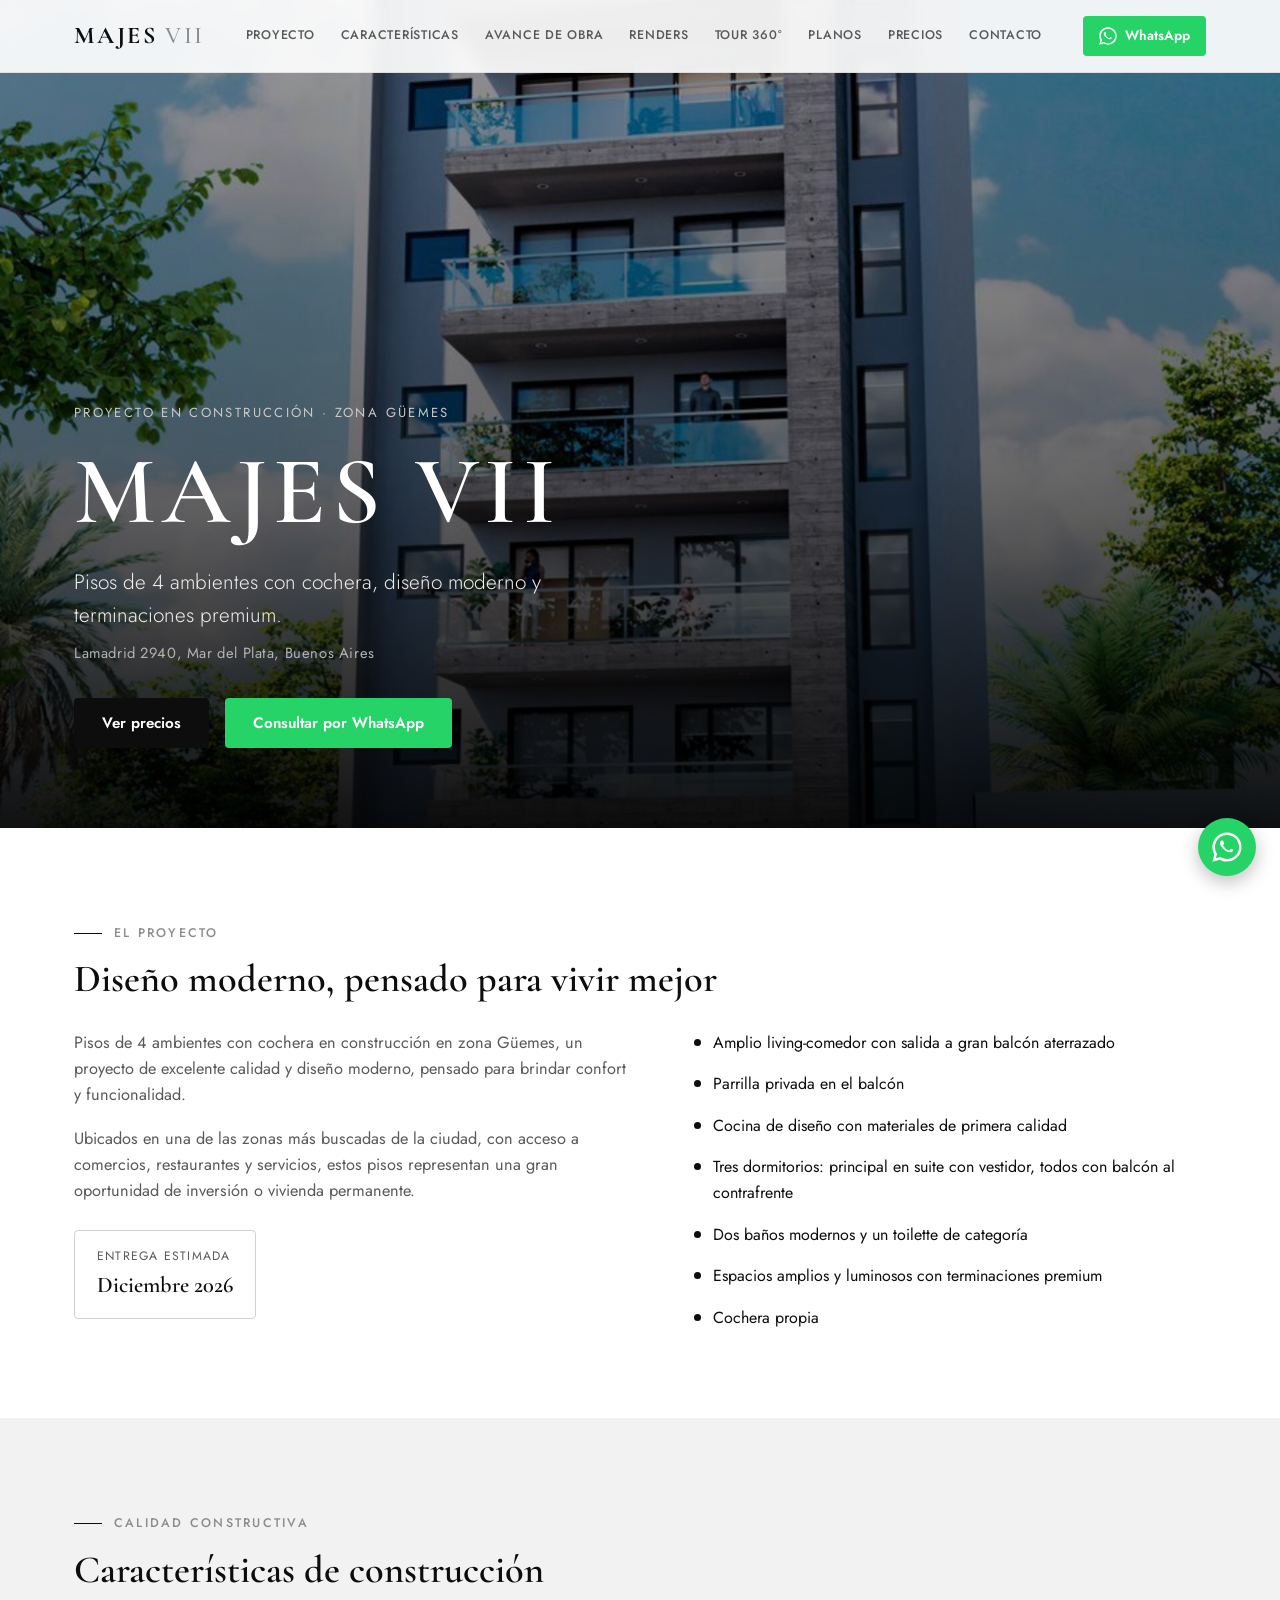
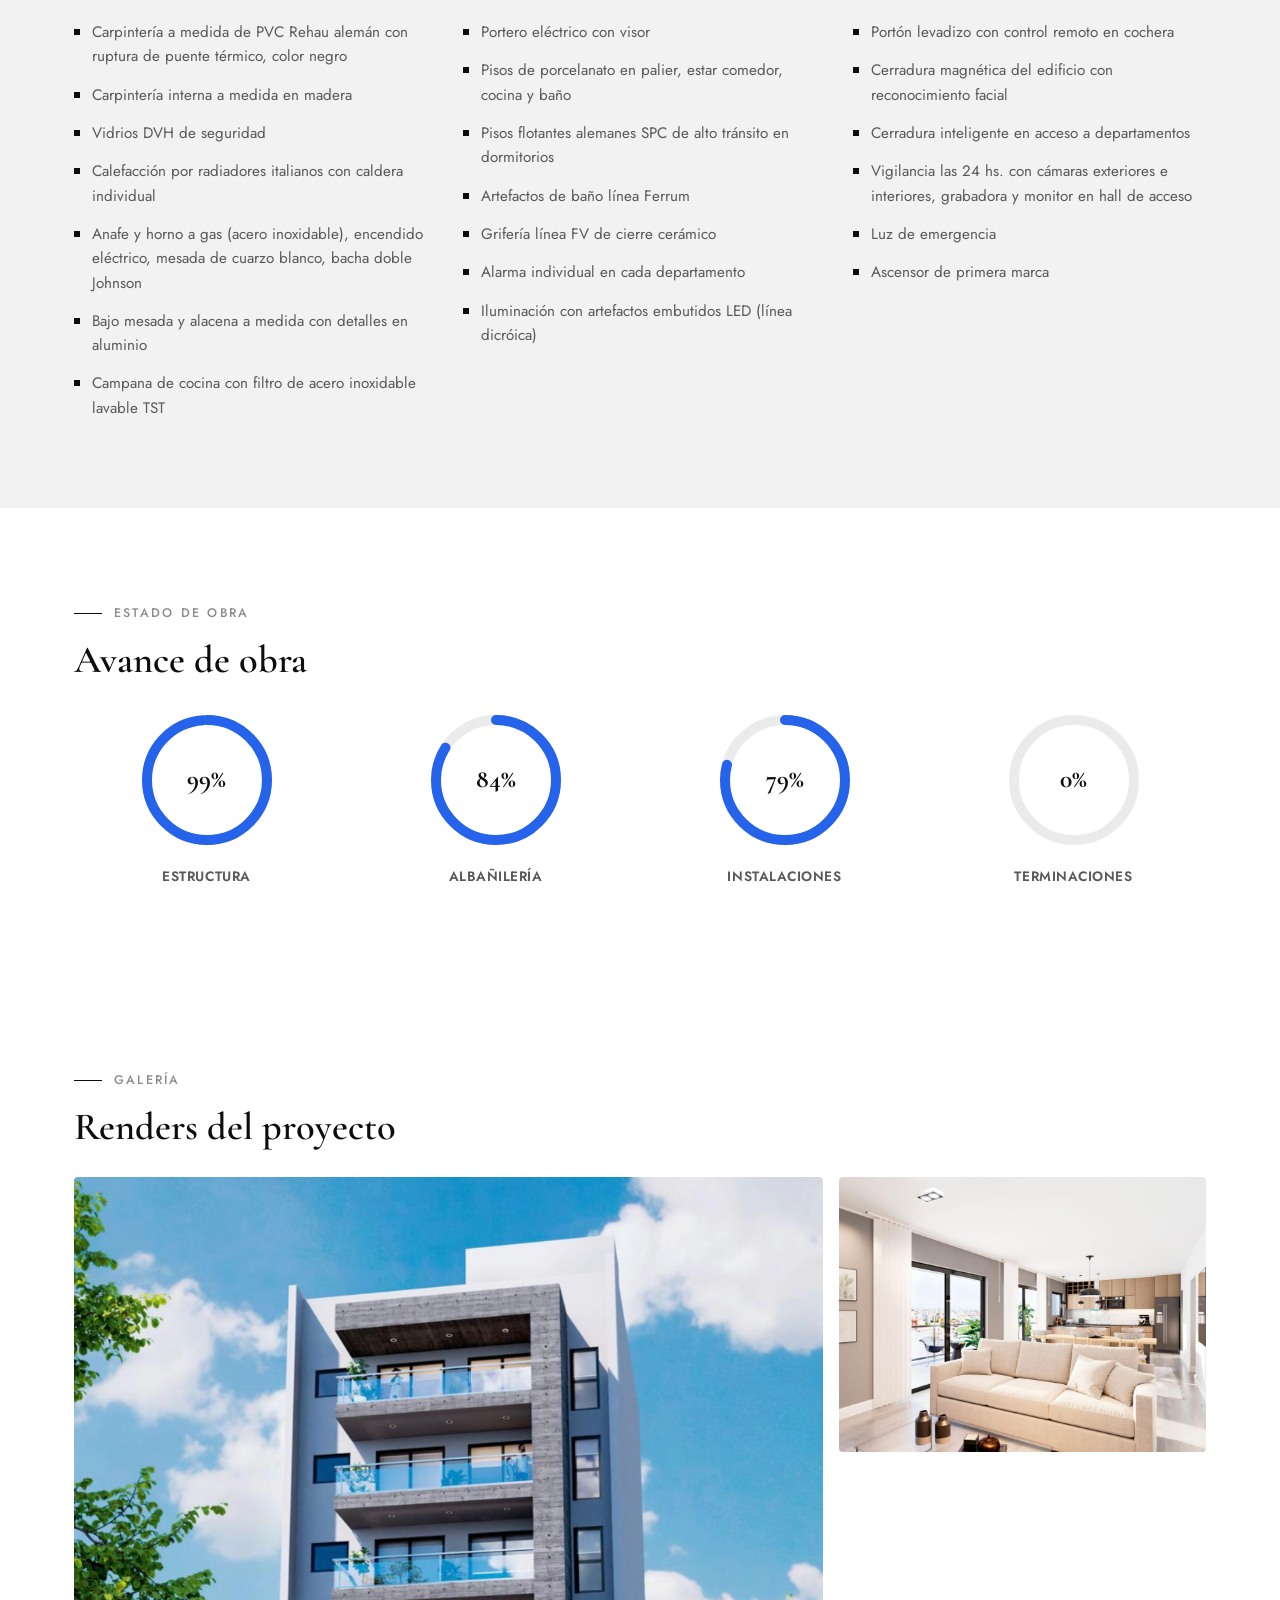
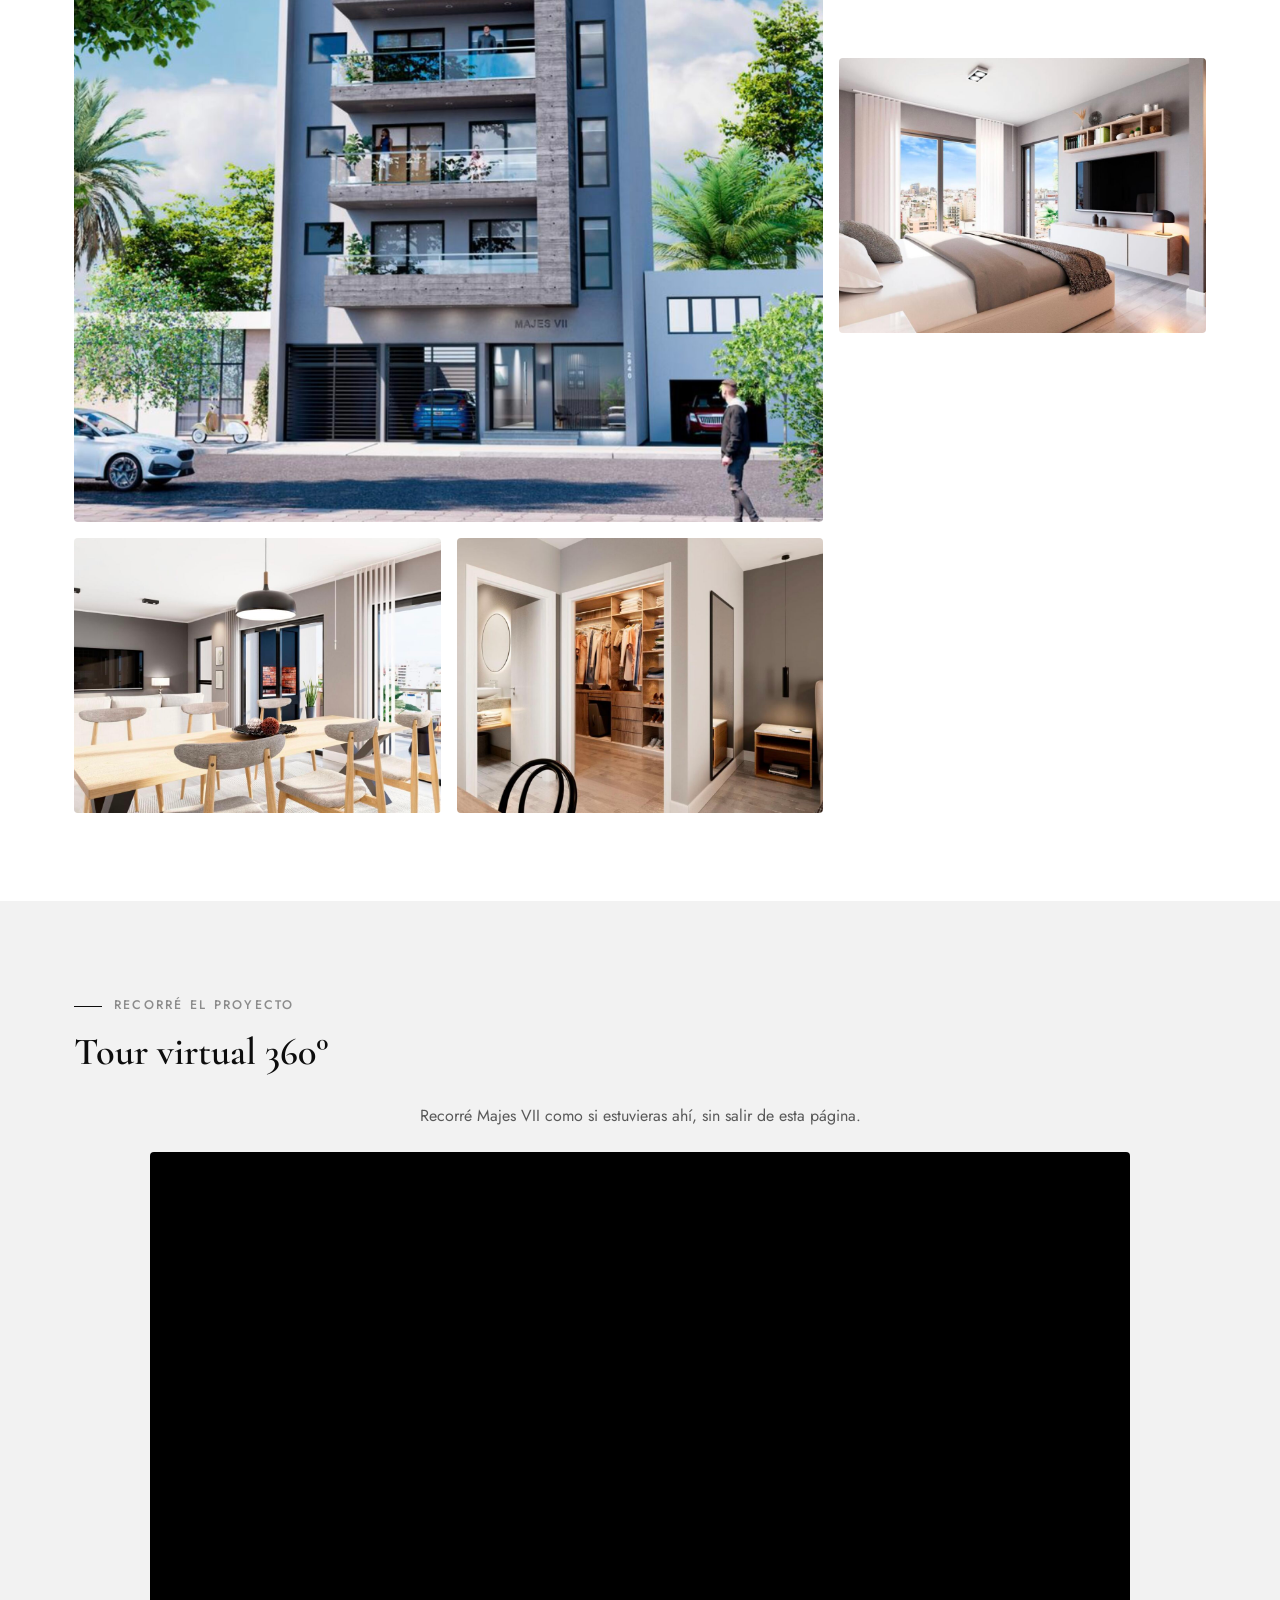
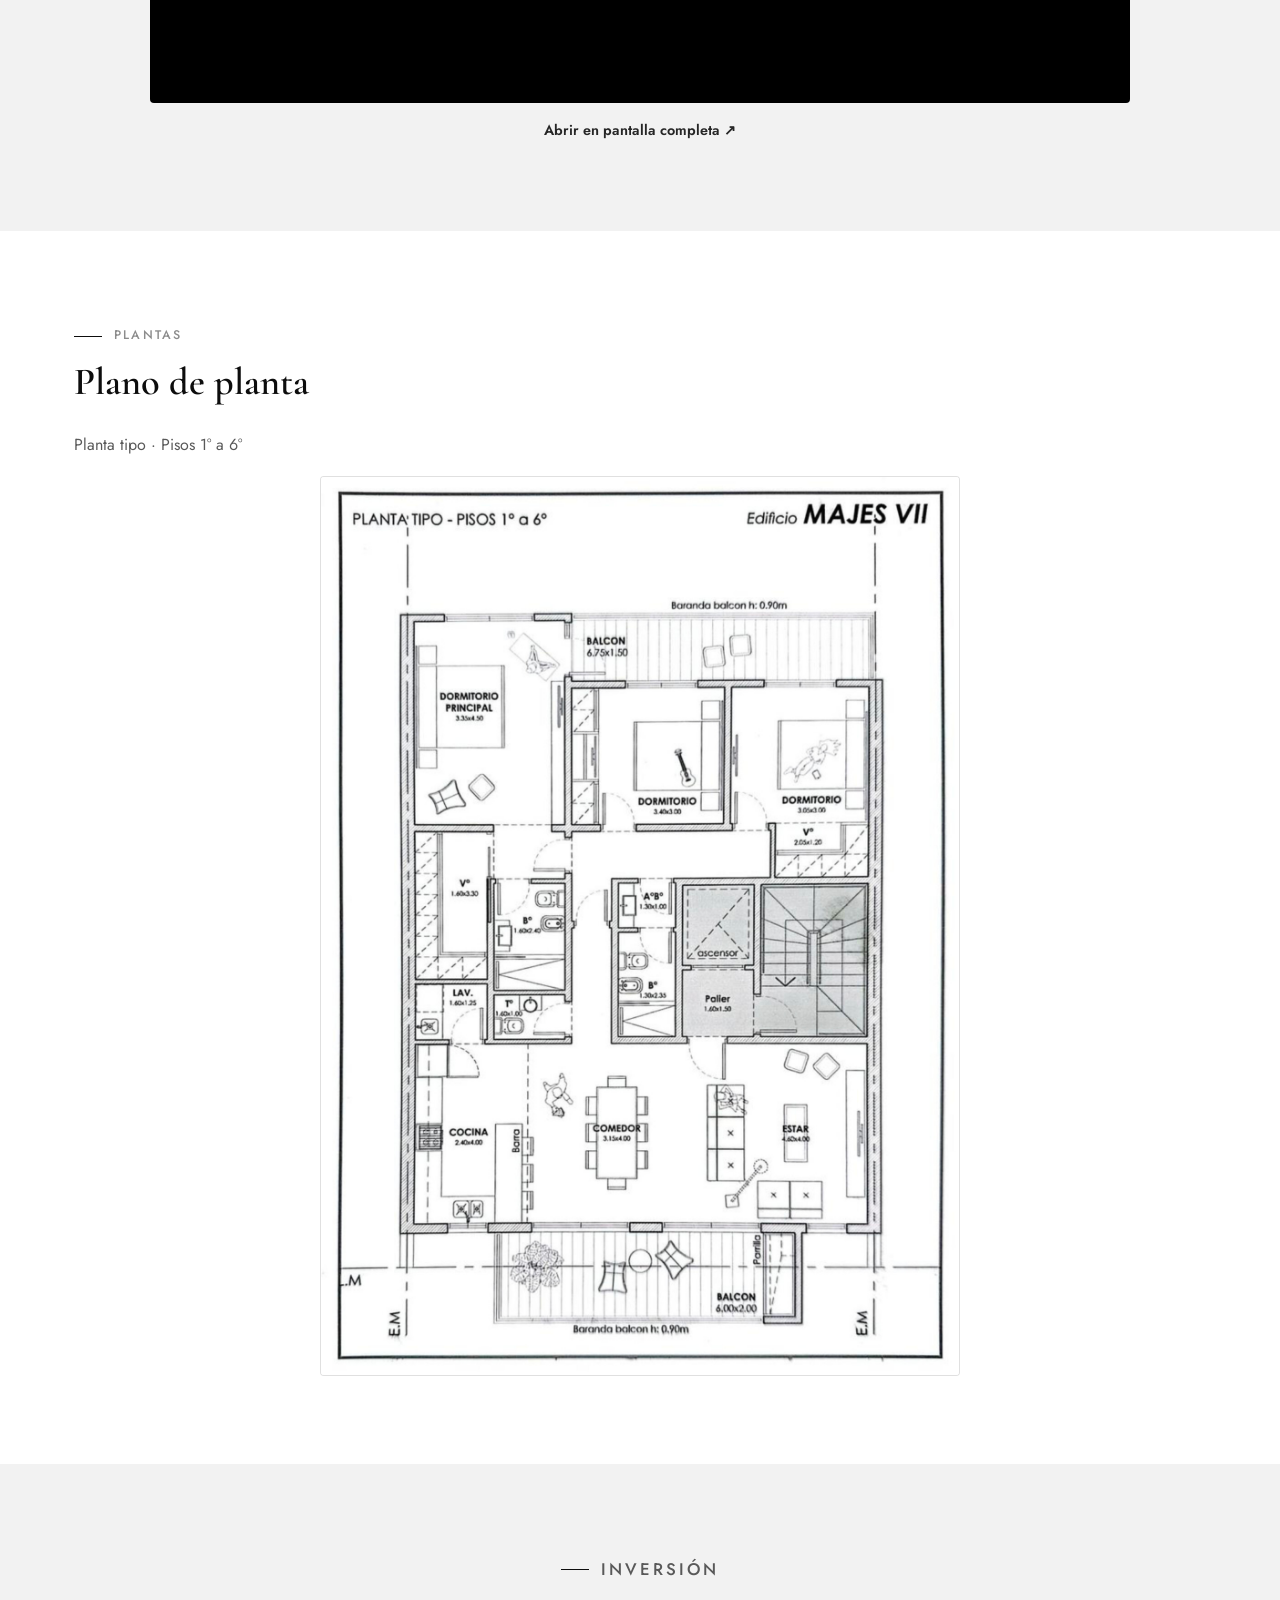
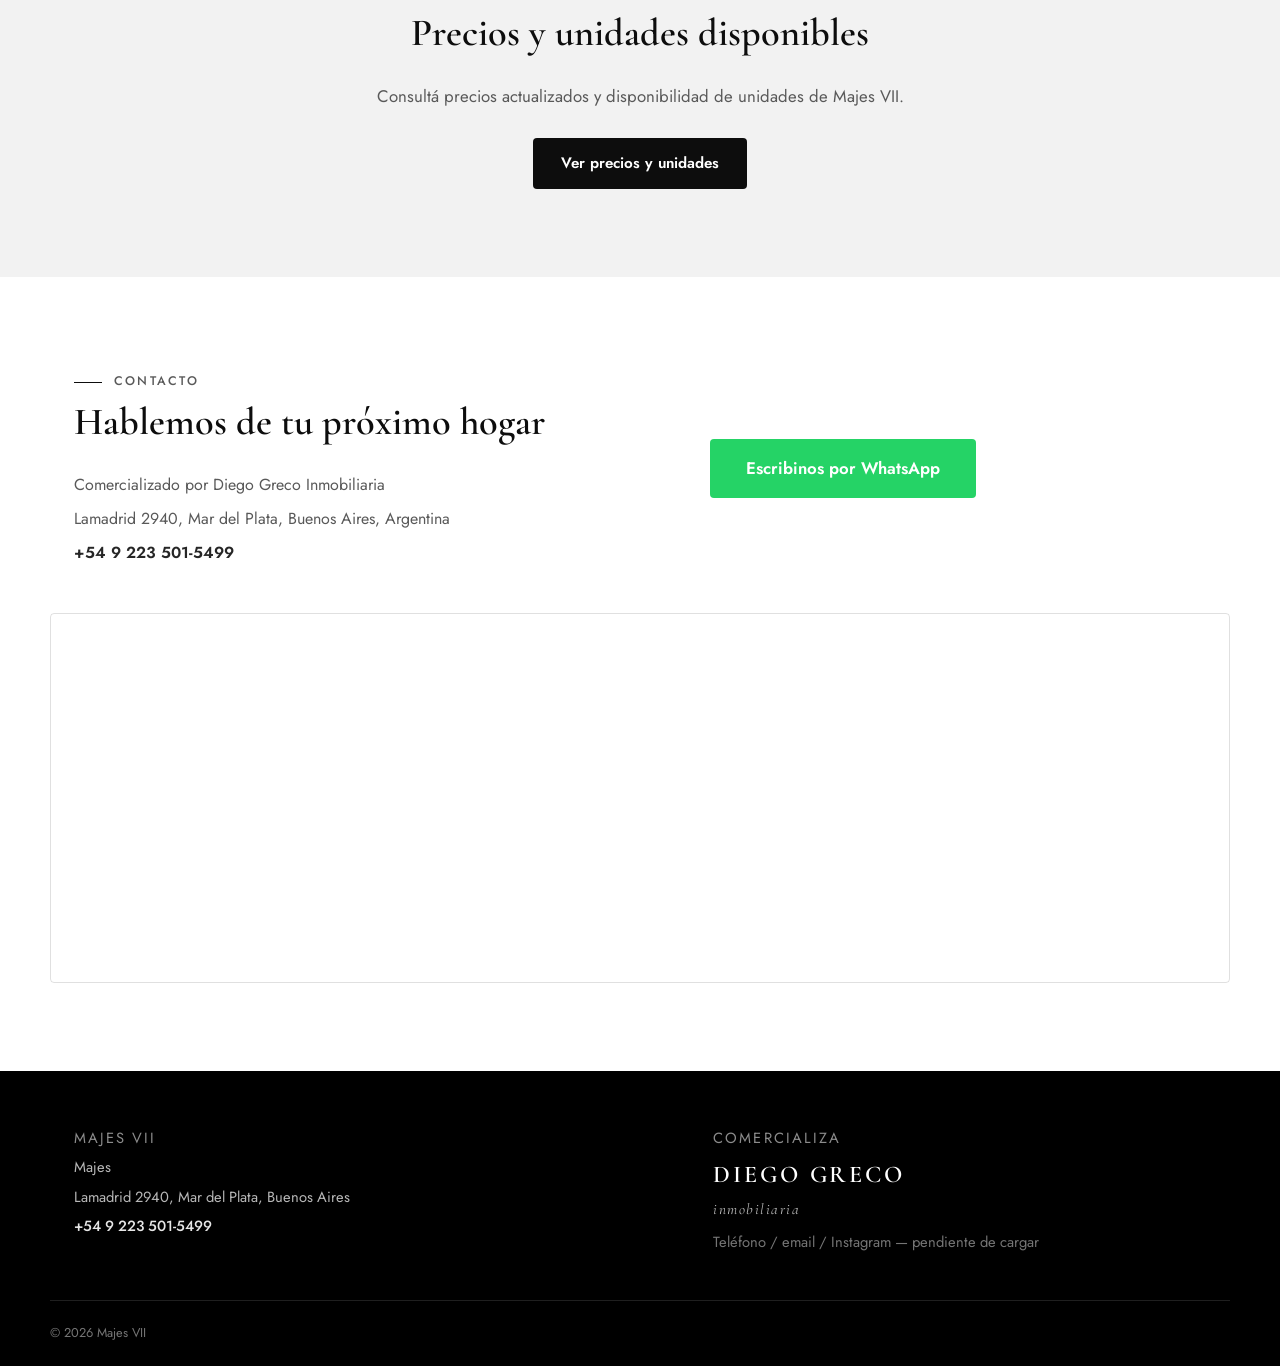
==== index.html @ 15c520a1 "Add files via upload" ====
<!DOCTYPE html>
<html lang="es">
<head>
<meta charset="UTF-8">
<meta name="viewport" content="width=device-width, initial-scale=1.0">
<title>Majes VII | Edificio en construcción en zona Güemes - Mar del Plata</title>
<meta name="description" content="Majes VII - Pisos de 4 ambientes con cochera en construcción, zona Güemes, Mar del Plata. Lamadrid 2940. Entrega estimada diciembre 2026.">
<link rel="preconnect" href="https://fonts.googleapis.com">
<link href="https://fonts.googleapis.com/css2?family=Cormorant+Garamond:ital,wght@0,500;0,600;0,700;1,500&family=Jost:wght@300;400;500;600&display=swap" rel="stylesheet">
<link rel="stylesheet" href="style.css">
</head>
<body>

<!-- HEADER -->
<header class="site-header" id="header">
  <div class="container header-inner">
    <a href="#inicio" class="logo">MAJES <span>VII</span></a>
    <nav class="nav" id="nav">
      <a href="#proyecto">Proyecto</a>
      <a href="#caracteristicas">Características</a>
      <a href="#avance">Avance de obra</a>
      <a href="#renders">Renders</a>
      <a href="#tour360">Tour 360°</a>
      <a href="#plano">Planos</a>
      <a href="#precios">Precios</a>
      <a href="#contacto">Contacto</a>
    </nav>
    <a class="btn btn-whatsapp btn-small" target="_blank" rel="noopener"
       href="https://wa.me/5492235015499?text=Hola%2C%20quiero%20m%C3%A1s%20informaci%C3%B3n%20sobre%20Majes%20VII">
      <svg viewBox="0 0 32 32" class="wa-icon" aria-hidden="true"><path d="M16 .4C7.4.4.4 7.4.4 16c0 2.8.7 5.5 2.1 7.9L.4 31.6l7.9-2.1c2.3 1.3 4.9 2 7.6 2 8.6 0 15.6-7 15.6-15.6S24.6.4 16 .4zm0 28.4c-2.4 0-4.7-.6-6.7-1.8l-.5-.3-4.7 1.2 1.3-4.6-.3-.5C3.8 20.8 3.1 18.5 3.1 16 3.1 8.9 8.9 3.1 16 3.1S28.9 8.9 28.9 16 23.1 28.8 16 28.8zm7.6-9.5c-.4-.2-2.4-1.2-2.8-1.3-.4-.1-.6-.2-.9.2-.3.4-1 1.3-1.3 1.5-.2.3-.5.3-.9.1-1.2-.6-2.4-1.3-3.4-2.3-.9-.9-1.7-1.9-2.4-3-.2-.3 0-.6.1-.8.3-.3.6-.7.9-1.1.2-.3.1-.6 0-.8-.1-.2-.7-1.7-1-2.3-.2-.6-.5-.5-.7-.5h-.6c-.2 0-.6.1-.9.4-.3.3-1.2 1.1-1.2 2.7s1.2 3.2 1.4 3.4c.2.3 2.5 3.8 6 5.2 3.5 1.4 3.5.9 4.1.9.6 0 1.9-.7 2.2-1.4.3-.7.3-1.3.2-1.4-.1-.2-.3-.2-.6-.4z"/></svg>
      WhatsApp
    </a>
    <button class="nav-toggle" id="navToggle" aria-label="Abrir menú">☰</button>
  </div>
</header>

<!-- HERO -->
<section class="hero" id="inicio">
  <div class="hero-media">
    <img src="exterior.jpg" alt="Render exterior del edificio Majes VII">
    <div class="hero-overlay"></div>
  </div>
  <div class="container hero-content">
    <p class="eyebrow">Proyecto en construcción · Zona Güemes</p>
    <h1>MAJES VII</h1>
    <p class="hero-sub">Pisos de 4 ambientes con cochera, diseño moderno y terminaciones premium.</p>
    <p class="hero-address">Lamadrid 2940, Mar del Plata, Buenos Aires</p>
    <div class="hero-cta">
      <a href="#precios" class="btn btn-primary">Ver precios</a>
      <a href="https://wa.me/5492235015499?text=Hola%2C%20quiero%20m%C3%A1s%20informaci%C3%B3n%20sobre%20Majes%20VII" target="_blank" rel="noopener" class="btn btn-whatsapp">Consultar por WhatsApp</a>
    </div>
  </div>
</section>

<!-- PROYECTO -->
<section class="section" id="proyecto">
  <div class="container">
    <p class="section-tag">El proyecto</p>
    <h2>Diseño moderno, pensado para vivir mejor</h2>
    <div class="proyecto-grid">
      <div class="proyecto-text">
        <p>Pisos de 4 ambientes con cochera en construcción en zona Güemes, un proyecto de excelente calidad y diseño moderno, pensado para brindar confort y funcionalidad.</p>
        <p>Ubicados en una de las zonas más buscadas de la ciudad, con acceso a comercios, restaurantes y servicios, estos pisos representan una gran oportunidad de inversión o vivienda permanente.</p>
        <div class="entrega-badge">
          <span class="entrega-label">Entrega estimada</span>
          <span class="entrega-fecha">Diciembre 2026</span>
        </div>
      </div>
      <ul class="feature-list">
        <li><span class="dot"></span>Amplio living-comedor con salida a gran balcón aterrazado</li>
        <li><span class="dot"></span>Parrilla privada en el balcón</li>
        <li><span class="dot"></span>Cocina de diseño con materiales de primera calidad</li>
        <li><span class="dot"></span>Tres dormitorios: principal en suite con vestidor, todos con balcón al contrafrente</li>
        <li><span class="dot"></span>Dos baños modernos y un toilette de categoría</li>
        <li><span class="dot"></span>Espacios amplios y luminosos con terminaciones premium</li>
        <li><span class="dot"></span>Cochera propia</li>
      </ul>
    </div>
  </div>
</section>

<!-- CARACTERÍSTICAS DE CONSTRUCCIÓN -->
<section class="section section-alt" id="caracteristicas">
  <div class="container">
    <p class="section-tag">Calidad constructiva</p>
    <h2>Características de construcción</h2>
    <div class="specs-grid">
      <ul class="specs-list">
        <li>Carpintería a medida de PVC Rehau alemán con ruptura de puente térmico, color negro</li>
        <li>Carpintería interna a medida en madera</li>
        <li>Vidrios DVH de seguridad</li>
        <li>Calefacción por radiadores italianos con caldera individual</li>
        <li>Anafe y horno a gas (acero inoxidable), encendido eléctrico, mesada de cuarzo blanco, bacha doble Johnson</li>
        <li>Bajo mesada y alacena a medida con detalles en aluminio</li>
        <li>Campana de cocina con filtro de acero inoxidable lavable TST</li>
      </ul>
      <ul class="specs-list">
        <li>Portero eléctrico con visor</li>
        <li>Pisos de porcelanato en palier, estar comedor, cocina y baño</li>
        <li>Pisos flotantes alemanes SPC de alto tránsito en dormitorios</li>
        <li>Artefactos de baño línea Ferrum</li>
        <li>Grifería línea FV de cierre cerámico</li>
        <li>Alarma individual en cada departamento</li>
        <li>Iluminación con artefactos embutidos LED (línea dicróica)</li>
      </ul>
      <ul class="specs-list">
        <li>Portón levadizo con control remoto en cochera</li>
        <li>Cerradura magnética del edificio con reconocimiento facial</li>
        <li>Cerradura inteligente en acceso a departamentos</li>
        <li>Vigilancia las 24 hs. con cámaras exteriores e interiores, grabadora y monitor en hall de acceso</li>
        <li>Luz de emergencia</li>
        <li>Ascensor de primera marca</li>
      </ul>
    </div>
  </div>
</section>

<!-- AVANCE DE OBRA -->
<section class="section" id="avance">
  <div class="container">
    <p class="section-tag">Estado de obra</p>
    <h2>Avance de obra</h2>
    <div class="avance-grid">
      <div class="avance-item" data-key="estructura">
        <div class="avance-circle">
          <svg viewBox="0 0 140 140">
            <circle class="avance-track" cx="70" cy="70" r="60"></circle>
            <circle class="avance-progress" cx="70" cy="70" r="60"></circle>
          </svg>
          <span class="avance-percent">0%</span>
        </div>
        <p class="avance-label">Estructura</p>
      </div>
      <div class="avance-item" data-key="albanileria">
        <div class="avance-circle">
          <svg viewBox="0 0 140 140">
            <circle class="avance-track" cx="70" cy="70" r="60"></circle>
            <circle class="avance-progress" cx="70" cy="70" r="60"></circle>
          </svg>
          <span class="avance-percent">0%</span>
        </div>
        <p class="avance-label">Albañilería</p>
      </div>
      <div class="avance-item" data-key="instalaciones">
        <div class="avance-circle">
          <svg viewBox="0 0 140 140">
            <circle class="avance-track" cx="70" cy="70" r="60"></circle>
            <circle class="avance-progress" cx="70" cy="70" r="60"></circle>
          </svg>
          <span class="avance-percent">0%</span>
        </div>
        <p class="avance-label">Instalaciones</p>
      </div>
      <div class="avance-item" data-key="terminaciones">
        <div class="avance-circle">
          <svg viewBox="0 0 140 140">
            <circle class="avance-track" cx="70" cy="70" r="60"></circle>
            <circle class="avance-progress" cx="70" cy="70" r="60"></circle>
          </svg>
          <span class="avance-percent">0%</span>
        </div>
        <p class="avance-label">Terminaciones</p>
      </div>
    </div>
  </div>
</section>

<!-- RENDERS -->
<section class="section" id="renders">
  <div class="container">
    <p class="section-tag">Galería</p>
    <h2>Renders del proyecto</h2>
    <div class="gallery">
      <button class="gallery-item" data-full="exterior.jpg">
        <img src="exterior.jpg" alt="Render exterior del edificio" loading="lazy">
      </button>
      <button class="gallery-item" data-full="interior-living.jpg">
        <img src="interior-living.jpg" alt="Render living comedor" loading="lazy">
      </button>
      <button class="gallery-item" data-full="interior-dormitorio.jpg">
        <img src="interior-dormitorio.jpg" alt="Render dormitorio" loading="lazy">
      </button>
      <button class="gallery-item" data-full="interior-comedor.jpg">
        <img src="interior-comedor.jpg" alt="Render comedor" loading="lazy">
      </button>
      <button class="gallery-item" data-full="interior-vestidor.jpg">
        <img src="interior-vestidor.jpg" alt="Render vestidor y baño en suite" loading="lazy">
      </button>
    </div>
  </div>
</section>

<!-- TOUR 360 -->
<section class="section section-alt" id="tour360">
  <div class="container">
    <p class="section-tag">Recorré el proyecto</p>
    <h2>Tour virtual 360°</h2>
    <p class="tour360-intro">Recorré Majes VII como si estuvieras ahí, sin salir de esta página.</p>
    <div class="tour360-frame">
      <iframe
        src="https://kuula.co/share/NBTHn/collection/7FmH6?logo=1&info=1&fs=1&vr=0&sd=1&thumbs=1&inst=es"
        loading="lazy"
        allow="xr-spatial-tracking; gyroscope; accelerometer"
        allowfullscreen
        title="Tour virtual 360° Majes VII">
      </iframe>
    </div>
    <p class="tour360-link"><a href="https://kuula.co/share/NBTHn/collection/7FmH6" target="_blank" rel="noopener">Abrir en pantalla completa ↗</a></p>
  </div>
</section>

<!-- PLANOS -->
<section class="section" id="plano">
  <div class="container">
    <p class="section-tag">Plantas</p>
    <h2>Plano de planta</h2>
    <p class="plano-caption">Planta tipo · Pisos 1° a 6°</p>
    <button class="plano-frame" data-full="planta-tipo-pisos-1-6.jpg">
      <img src="planta-tipo-pisos-1-6.jpg" alt="Plano de planta tipo, pisos 1 a 6, edificio Majes VII">
    </button>
  </div>
</section>

<!-- PRECIOS -->
<section class="section section-alt" id="precios">
  <div class="container precios-box">
    <p class="section-tag">Inversión</p>
    <h2>Precios y unidades disponibles</h2>
    <p>Consultá precios actualizados y disponibilidad de unidades de Majes VII.</p>
    <a href="https://www.diegogreco.com.ar/d/61945-Majes-VII-en-Guemes" target="_blank" rel="noopener" class="btn btn-primary">Ver precios y unidades</a>
  </div>
</section>

<!-- CONTACTO -->
<section class="section" id="contacto">
  <div class="container contacto-grid">
    <div>
      <p class="section-tag">Contacto</p>
      <h2>Hablemos de tu próximo hogar</h2>
      <p>Comercializado por Diego Greco Inmobiliaria</p>
      <p>Lamadrid 2940, Mar del Plata, Buenos Aires, Argentina</p>
      <p><a href="tel:+5492235015499">+54 9 223 501-5499</a></p>
    </div>
    <div class="contacto-cta">
      <a href="https://wa.me/5492235015499?text=Hola%2C%20quiero%20m%C3%A1s%20informaci%C3%B3n%20sobre%20Majes%20VII" target="_blank" rel="noopener" class="btn btn-whatsapp btn-large">
        Escribinos por WhatsApp
      </a>
    </div>
  </div>
  <div class="container map-wrap">
    <iframe
      title="Ubicación Majes VII"
      loading="lazy"
      src="https://www.google.com/maps?q=Lamadrid+2940,+Mar+del+Plata,+Buenos+Aires,+Argentina&output=embed">
    </iframe>
  </div>
</section>

<!-- FOOTER -->
<footer class="footer">
  <div class="container footer-grid">
    <div class="footer-col">
      <p class="footer-title">Majes VII</p>
      <p>Majes</p>
      <p>Lamadrid 2940, Mar del Plata, Buenos Aires</p>
      <p><a href="tel:+5492235015499">+54 9 223 501-5499</a></p>
    </div>
    <div class="footer-col footer-col-dg">
      <p class="footer-title">Comercializa</p>
      <!-- Reemplazar por <img src="assets/diego-greco-logo.png" alt="Diego Greco Inmobiliaria" class="dg-logo-img"> cuando se cargue el archivo del logo -->
      <div class="dg-wordmark">
        <span class="dg-name">DIEGO GRECO</span>
        <span class="dg-sub">inmobiliaria</span>
      </div>
      <!-- TODO: completar datos de contacto de Diego Greco Inmobiliaria -->
      <p class="dg-pending">Teléfono / email / Instagram — pendiente de cargar</p>
    </div>
  </div>
  <div class="container footer-bottom">
    <p>© <span id="year"></span> Majes VII</p>
  </div>
</footer>

<!-- WHATSAPP FLOTANTE -->
<a class="wa-float" target="_blank" rel="noopener"
   href="https://wa.me/5492235015499?text=Hola%2C%20quiero%20m%C3%A1s%20informaci%C3%B3n%20sobre%20Majes%20VII"
   aria-label="Contactar por WhatsApp">
  <svg viewBox="0 0 32 32" aria-hidden="true"><path d="M16 .4C7.4.4.4 7.4.4 16c0 2.8.7 5.5 2.1 7.9L.4 31.6l7.9-2.1c2.3 1.3 4.9 2 7.6 2 8.6 0 15.6-7 15.6-15.6S24.6.4 16 .4zm0 28.4c-2.4 0-4.7-.6-6.7-1.8l-.5-.3-4.7 1.2 1.3-4.6-.3-.5C3.8 20.8 3.1 18.5 3.1 16 3.1 8.9 8.9 3.1 16 3.1S28.9 8.9 28.9 16 23.1 28.8 16 28.8zm7.6-9.5c-.4-.2-2.4-1.2-2.8-1.3-.4-.1-.6-.2-.9.2-.3.4-1 1.3-1.3 1.5-.2.3-.5.3-.9.1-1.2-.6-2.4-1.3-3.4-2.3-.9-.9-1.7-1.9-2.4-3-.2-.3 0-.6.1-.8.3-.3.6-.7.9-1.1.2-.3.1-.6 0-.8-.1-.2-.7-1.7-1-2.3-.2-.6-.5-.5-.7-.5h-.6c-.2 0-.6.1-.9.4-.3.3-1.2 1.1-1.2 2.7s1.2 3.2 1.4 3.4c.2.3 2.5 3.8 6 5.2 3.5 1.4 3.5.9 4.1.9.6 0 1.9-.7 2.2-1.4.3-.7.3-1.3.2-1.4-.1-.2-.3-.2-.6-.4z"/></svg>
</a>

<!-- LIGHTBOX -->
<div class="lightbox" id="lightbox">
  <button class="lightbox-close" id="lightboxClose" aria-label="Cerrar">✕</button>
  <img id="lightboxImg" src="" alt="">
</div>

<script src="avance-obra.js"></script>
<script src="script.js"></script>
</body>
</html>
---- style.css ----
:root {
  --bg: #ffffff;
  --bg-alt: #f2f2f2;
  --ink: #0d0d0d;
  --ink-soft: #595959;
  --accent: #8c8c8c;
  --accent-dark: #262626;
  --whatsapp: #25d366;
  --whatsapp-dark: #1ebd5a;
  --progress: #2563eb;
  --radius: 4px;
  --max-width: 1180px;
  --font-display: 'Cormorant Garamond', serif;
  --font-body: 'Jost', sans-serif;
}

* { box-sizing: border-box; margin: 0; padding: 0; }

html { scroll-behavior: smooth; }

body {
  font-family: var(--font-body);
  color: var(--ink);
  background: var(--bg);
  line-height: 1.6;
  -webkit-font-smoothing: antialiased;
}

img { max-width: 100%; display: block; }

a { color: inherit; text-decoration: none; }

.container {
  width: 100%;
  max-width: var(--max-width);
  margin: 0 auto;
  padding: 0 24px;
}

h1, h2, h3 { font-family: var(--font-display); font-weight: 600; line-height: 1.15; }

.section-tag {
  text-transform: uppercase;
  letter-spacing: 0.18em;
  font-size: 0.78rem;
  color: var(--accent);
  font-weight: 500;
  margin-bottom: 14px;
  display: inline-flex;
  align-items: center;
  gap: 12px;
}
.section-tag::before {
  content: "";
  width: 28px;
  height: 1px;
  background: var(--ink);
}

.section h2 {
  font-size: clamp(1.8rem, 3vw, 2.4rem);
  margin-bottom: 28px;
}

.section { padding: 88px 0; }
.section-alt { background: var(--bg-alt); }

/* Buttons */
.btn {
  display: inline-flex;
  align-items: center;
  justify-content: center;
  gap: 8px;
  padding: 13px 28px;
  border-radius: var(--radius);
  font-weight: 600;
  font-size: 0.95rem;
  transition: transform .15s ease, background .2s ease, box-shadow .2s ease;
  white-space: nowrap;
}
.btn:hover { transform: translateY(-1px); }
.btn-primary {
  background: var(--ink);
  color: #fff;
}
.btn-primary:hover { background: #000; }
.btn-outline {
  background: transparent;
  border: 1px solid rgba(255,255,255,0.55);
  color: #fff;
}
.btn-outline:hover { background: rgba(255,255,255,0.1); }
.btn-whatsapp {
  background: var(--whatsapp);
  color: #fff;
}
.btn-whatsapp:hover { background: var(--whatsapp-dark); }
.btn-small { padding: 9px 16px; font-size: 0.85rem; }
.btn-large { padding: 16px 36px; font-size: 1.05rem; }
.wa-icon { width: 18px; height: 18px; fill: #fff; }

/* Header */
.site-header {
  position: fixed;
  top: 0; left: 0; right: 0;
  z-index: 100;
  background: rgba(255,255,255,0.92);
  backdrop-filter: blur(8px);
  border-bottom: 1px solid rgba(0,0,0,0.08);
}
.header-inner {
  display: flex;
  align-items: center;
  justify-content: space-between;
  height: 72px;
  gap: 24px;
}
.logo {
  font-family: var(--font-display);
  font-size: 1.5rem;
  font-weight: 700;
  letter-spacing: 0.1em;
  flex-shrink: 0;
}
.logo span { color: var(--accent); font-weight: 500; }
.nav {
  display: flex;
  gap: 26px;
  flex: 1;
  justify-content: center;
}
.nav a {
  font-size: 0.78rem;
  font-weight: 500;
  letter-spacing: 0.06em;
  text-transform: uppercase;
  color: var(--ink-soft);
  transition: color .2s ease;
}
.nav a:hover { color: var(--ink); }
.nav-toggle {
  display: none;
  background: none;
  border: none;
  font-size: 1.5rem;
  cursor: pointer;
  color: var(--ink);
}

/* Hero */
.hero {
  position: relative;
  min-height: 92vh;
  display: flex;
  align-items: flex-end;
  color: #fff;
  overflow: hidden;
}
.hero-media {
  position: absolute;
  inset: 0;
  z-index: -1;
}
.hero-media img {
  width: 100%;
  height: 100%;
  object-fit: cover;
}
.hero-overlay {
  position: absolute;
  inset: 0;
  background: linear-gradient(180deg, rgba(0,0,0,0.35) 0%, rgba(0,0,0,0.55) 55%, rgba(0,0,0,0.92) 100%);
}
.hero-content {
  position: relative;
  padding-bottom: 80px;
  padding-top: 160px;
}
.eyebrow {
  text-transform: uppercase;
  letter-spacing: 0.18em;
  font-size: 0.82rem;
  color: #c9c9c9;
  margin-bottom: 14px;
}
.hero h1 {
  font-size: clamp(3.2rem, 8vw, 6rem);
  letter-spacing: 0.06em;
  font-weight: 600;
}
.hero-sub {
  font-size: clamp(1.05rem, 2vw, 1.3rem);
  margin-top: 18px;
  max-width: 560px;
  color: #f0f0f0;
  font-weight: 300;
}
.hero-address {
  margin-top: 10px;
  color: #b3b3b3;
  font-size: 0.92rem;
  letter-spacing: 0.04em;
}
.hero-cta {
  display: flex;
  gap: 16px;
  margin-top: 32px;
  flex-wrap: wrap;
}

/* Proyecto */
.proyecto-grid {
  display: grid;
  grid-template-columns: 1.1fr 1fr;
  gap: 56px;
  align-items: start;
}
.proyecto-text p { margin-bottom: 18px; color: var(--ink-soft); font-size: 1.02rem; }
.entrega-badge {
  display: inline-flex;
  flex-direction: column;
  border: 1px solid rgba(0,0,0,0.18);
  border-radius: var(--radius);
  padding: 16px 22px;
  margin-top: 8px;
}
.entrega-label { font-size: 0.76rem; text-transform: uppercase; letter-spacing: 0.1em; color: var(--ink-soft); }
.entrega-fecha { font-family: var(--font-display); font-size: 1.4rem; font-weight: 600; color: var(--ink); }

.feature-list { list-style: none; display: flex; flex-direction: column; gap: 16px; }
.feature-list li {
  display: flex;
  align-items: flex-start;
  gap: 12px;
  font-size: 1rem;
  color: var(--ink);
}
.dot {
  width: 7px; height: 7px;
  border-radius: 50%;
  background: var(--ink);
  margin-top: 9px;
  flex-shrink: 0;
}

/* Specs */
.specs-grid {
  display: grid;
  grid-template-columns: repeat(3, 1fr);
  gap: 36px;
}
.specs-list { list-style: none; display: flex; flex-direction: column; gap: 14px; }
.specs-list li {
  font-size: 0.95rem;
  color: var(--ink-soft);
  padding-left: 18px;
  position: relative;
}
.specs-list li::before {
  content: "";
  position: absolute;
  left: 0; top: 9px;
  width: 6px; height: 6px;
  background: var(--ink);
}

/* Avance de obra */
.avance-grid {
  display: grid;
  grid-template-columns: repeat(4, 1fr);
  gap: 24px;
  text-align: center;
}
.avance-circle {
  position: relative;
  width: 140px;
  height: 140px;
  margin: 0 auto 16px;
}
.avance-circle svg {
  width: 100%;
  height: 100%;
  transform: rotate(-90deg);
}
.avance-track {
  fill: none;
  stroke: rgba(0,0,0,0.08);
  stroke-width: 10;
}
.avance-progress {
  fill: none;
  stroke: var(--progress);
  stroke-width: 10;
  stroke-linecap: round;
}
.avance-percent {
  position: absolute;
  inset: 0;
  display: flex;
  align-items: center;
  justify-content: center;
  font-family: var(--font-display);
  font-size: 1.6rem;
  font-weight: 700;
  color: var(--ink);
}
.avance-label {
  font-weight: 600;
  letter-spacing: 0.04em;
  text-transform: uppercase;
  font-size: 0.85rem;
  color: var(--ink-soft);
}
/* Gallery */
.gallery {
  display: grid;
  grid-template-columns: repeat(3, 1fr);
  gap: 16px;
}
.gallery-item {
  border: none;
  background: none;
  padding: 0;
  cursor: pointer;
  overflow: hidden;
  border-radius: var(--radius);
  aspect-ratio: 4/3;
}
.gallery-item:first-child {
  grid-column: span 2;
  grid-row: span 2;
  aspect-ratio: auto;
}
.gallery-item img {
  width: 100%;
  height: 100%;
  object-fit: cover;
  transition: transform .4s ease;
}
.gallery-item:hover img { transform: scale(1.05); }

/* Tour 360 */
.tour360-intro {
  text-align: center;
  color: var(--ink-soft);
  margin-bottom: 24px;
}
.tour360-frame {
  position: relative;
  width: 100%;
  max-width: 980px;
  margin: 0 auto;
  aspect-ratio: 16 / 9;
  border-radius: var(--radius);
  overflow: hidden;
  border: 1px solid rgba(0,0,0,0.12);
  background: #000;
}
.tour360-frame iframe {
  position: absolute;
  inset: 0;
  width: 100%;
  height: 100%;
  border: 0;
}
.tour360-link {
  text-align: center;
  margin-top: 16px;
  font-size: 0.9rem;
}
.tour360-link a {
  color: var(--accent-dark);
  font-weight: 600;
}
.tour360-link a:hover { text-decoration: underline; }

/* Plano */
.plano-caption { color: var(--ink-soft); margin-bottom: 18px; }
.plano-frame {
  display: block;
  width: 100%;
  max-width: 640px;
  margin: 0 auto;
  border: 1px solid rgba(0,0,0,0.12);
  border-radius: var(--radius);
  padding: 0;
  background: #fff;
  cursor: pointer;
  overflow: hidden;
}

/* Precios */
.precios-box { text-align: center; max-width: 680px; }
.precios-box p { color: var(--ink-soft); margin-bottom: 28px; font-size: 1.05rem; }

/* Contacto */
.contacto-grid {
  display: grid;
  grid-template-columns: 1.2fr 1fr;
  gap: 40px;
  align-items: center;
  margin-bottom: 40px;
}
.contacto-grid p { margin-bottom: 8px; color: var(--ink-soft); }
.contacto-grid a[href^="tel:"] { color: var(--accent-dark); font-weight: 600; }
.contacto-cta { display: flex; justify-content: flex-start; }
.map-wrap {
  border-radius: var(--radius);
  overflow: hidden;
  border: 1px solid rgba(0,0,0,0.12);
}
.map-wrap iframe {
  width: 100%;
  height: 360px;
  border: 0;
}

/* Footer */
.footer { background: #000; color: #b8b8b8; padding: 56px 0 0; }
.footer-grid {
  display: grid;
  grid-template-columns: 1.2fr 1fr;
  gap: 48px;
  padding-bottom: 40px;
  border-bottom: 1px solid rgba(255,255,255,0.12);
}
.footer-title {
  text-transform: uppercase;
  letter-spacing: 0.14em;
  font-size: 0.75rem;
  color: #8c8c8c;
  margin-bottom: 14px;
}
.footer-col p { margin-bottom: 6px; font-size: 0.92rem; }
.footer-col a { color: #e6e6e6; font-weight: 500; }
.footer-col a:hover { color: #fff; }
.dg-wordmark { margin-bottom: 10px; }
.dg-name {
  display: block;
  font-family: var(--font-display);
  font-size: 1.5rem;
  font-weight: 600;
  letter-spacing: 0.12em;
  color: #fff;
}
.dg-sub {
  display: block;
  font-family: var(--font-display);
  font-style: italic;
  font-size: 0.95rem;
  letter-spacing: 0.1em;
  color: #b8b8b8;
  margin-top: 2px;
}
.dg-logo-img { max-width: 200px; margin-bottom: 12px; }
.dg-pending { font-size: 0.8rem; color: #757575; }
.footer-bottom {
  display: flex;
  justify-content: space-between;
  flex-wrap: wrap;
  gap: 8px;
  font-size: 0.8rem;
  color: #757575;
  padding: 22px 0;
}

/* WhatsApp float */
.wa-float {
  position: fixed;
  bottom: 24px;
  right: 24px;
  width: 58px;
  height: 58px;
  background: var(--whatsapp);
  border-radius: 50%;
  display: flex;
  align-items: center;
  justify-content: center;
  box-shadow: 0 6px 18px rgba(0,0,0,0.25);
  z-index: 90;
  transition: transform .2s ease;
}
.wa-float:hover { transform: scale(1.08); }
.wa-float svg { width: 30px; height: 30px; fill: #fff; }

/* Lightbox */
.lightbox {
  position: fixed;
  inset: 0;
  background: rgba(10,10,10,0.92);
  display: none;
  align-items: center;
  justify-content: center;
  z-index: 200;
  padding: 24px;
}
.lightbox.open { display: flex; }
.lightbox img { max-width: 92vw; max-height: 88vh; border-radius: 4px; }
.lightbox-close {
  position: absolute;
  top: 24px;
  right: 28px;
  background: none;
  border: none;
  color: #fff;
  font-size: 1.8rem;
  cursor: pointer;
}

/* Responsive */
@media (max-width: 900px) {
  .proyecto-grid { grid-template-columns: 1fr; gap: 36px; }
  .specs-grid { grid-template-columns: 1fr 1fr; }
  .contacto-grid { grid-template-columns: 1fr; }
  .contacto-cta { justify-content: flex-start; }
  .avance-grid { grid-template-columns: 1fr 1fr; gap: 32px; }
}

@media (max-width: 700px) {
  .nav { display: none; }
  .nav-toggle { display: block; }
  .nav.open {
    display: flex;
    position: absolute;
    top: 72px;
    left: 0;
    right: 0;
    background: var(--bg);
    flex-direction: column;
    padding: 20px 24px;
    gap: 18px;
    border-bottom: 1px solid rgba(0,0,0,0.08);
  }
  .specs-grid { grid-template-columns: 1fr; }
  .tour360-frame { aspect-ratio: 4 / 3; }
  .avance-grid { grid-template-columns: 1fr 1fr; gap: 28px; }
  .avance-circle { width: 110px; height: 110px; }
  .avance-percent { font-size: 1.3rem; }
  .gallery { grid-template-columns: 1fr 1fr; }
  .gallery-item:first-child { grid-column: span 2; aspect-ratio: 4/3; }
  .header-inner .btn-small { display: none; }
  .hero-cta { flex-direction: column; align-items: stretch; }
  .footer-grid { grid-template-columns: 1fr; gap: 32px; }
  .footer-bottom { flex-direction: column; }
}
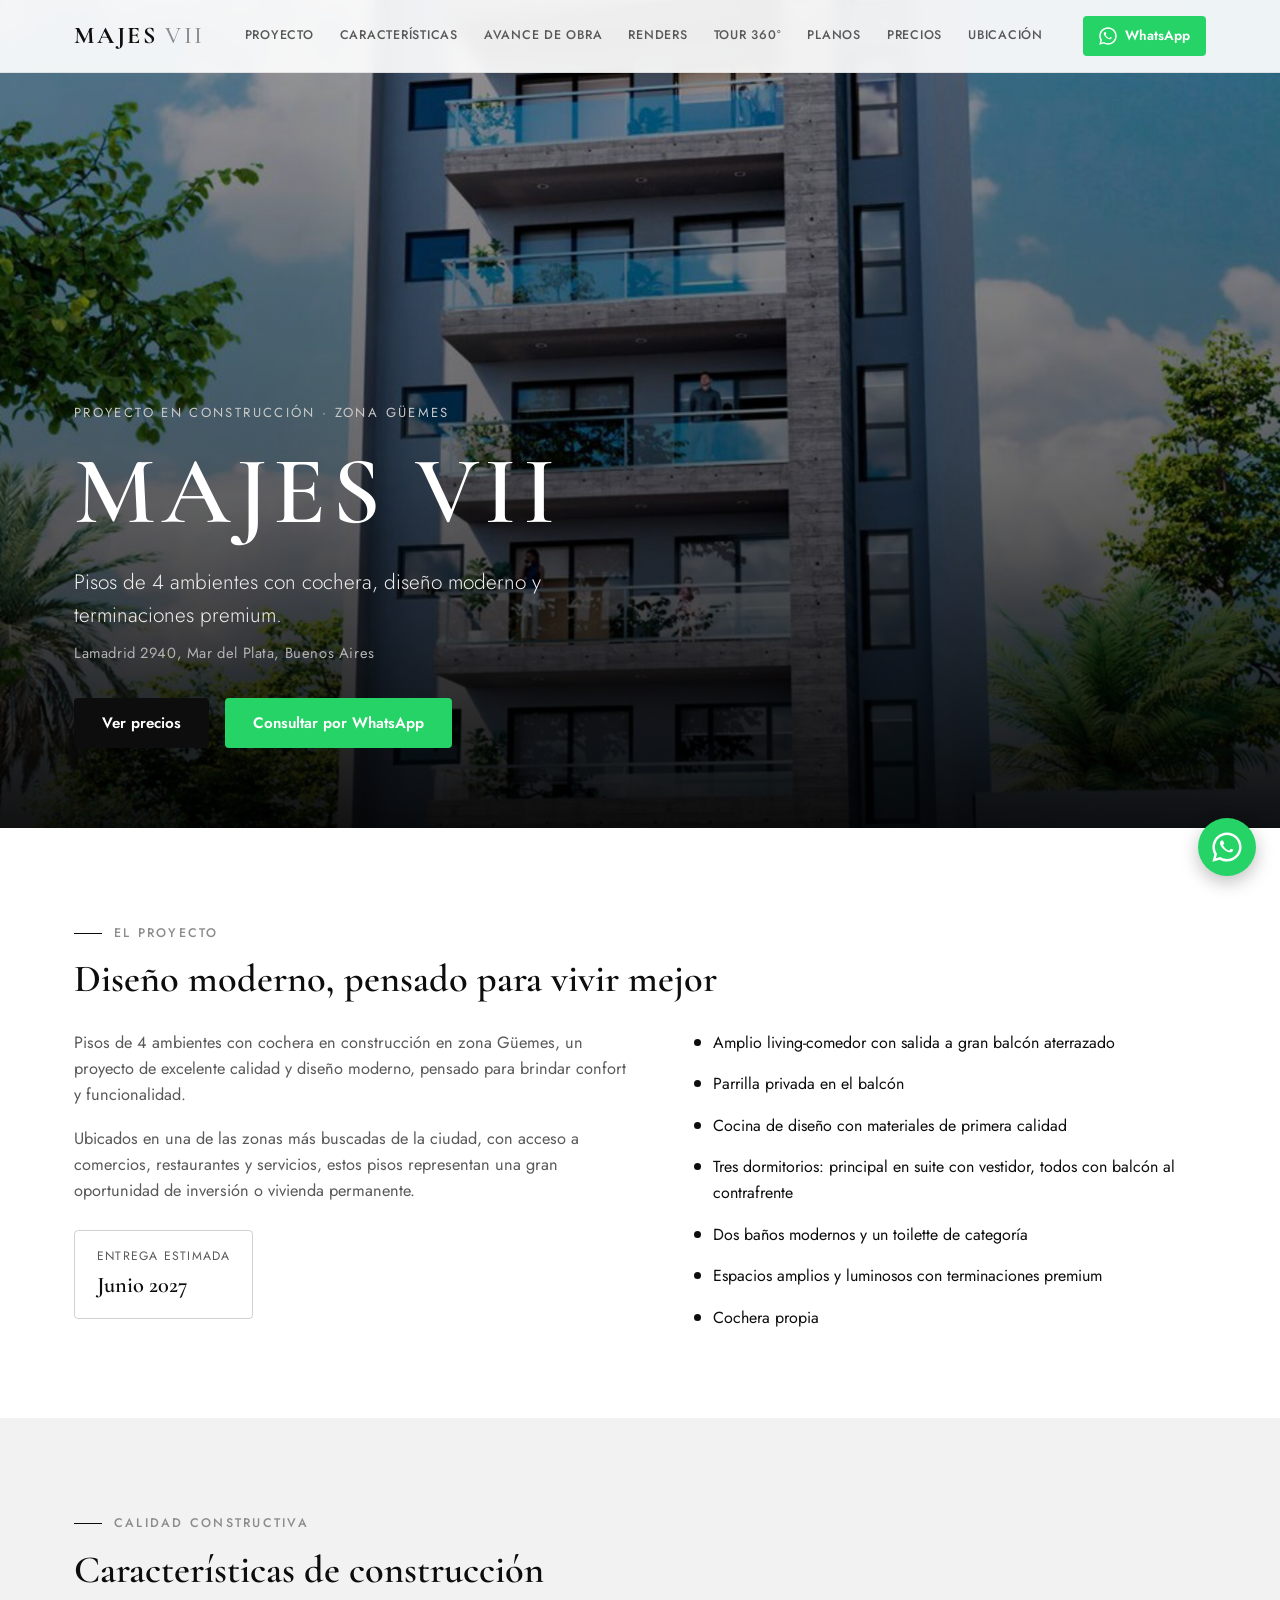
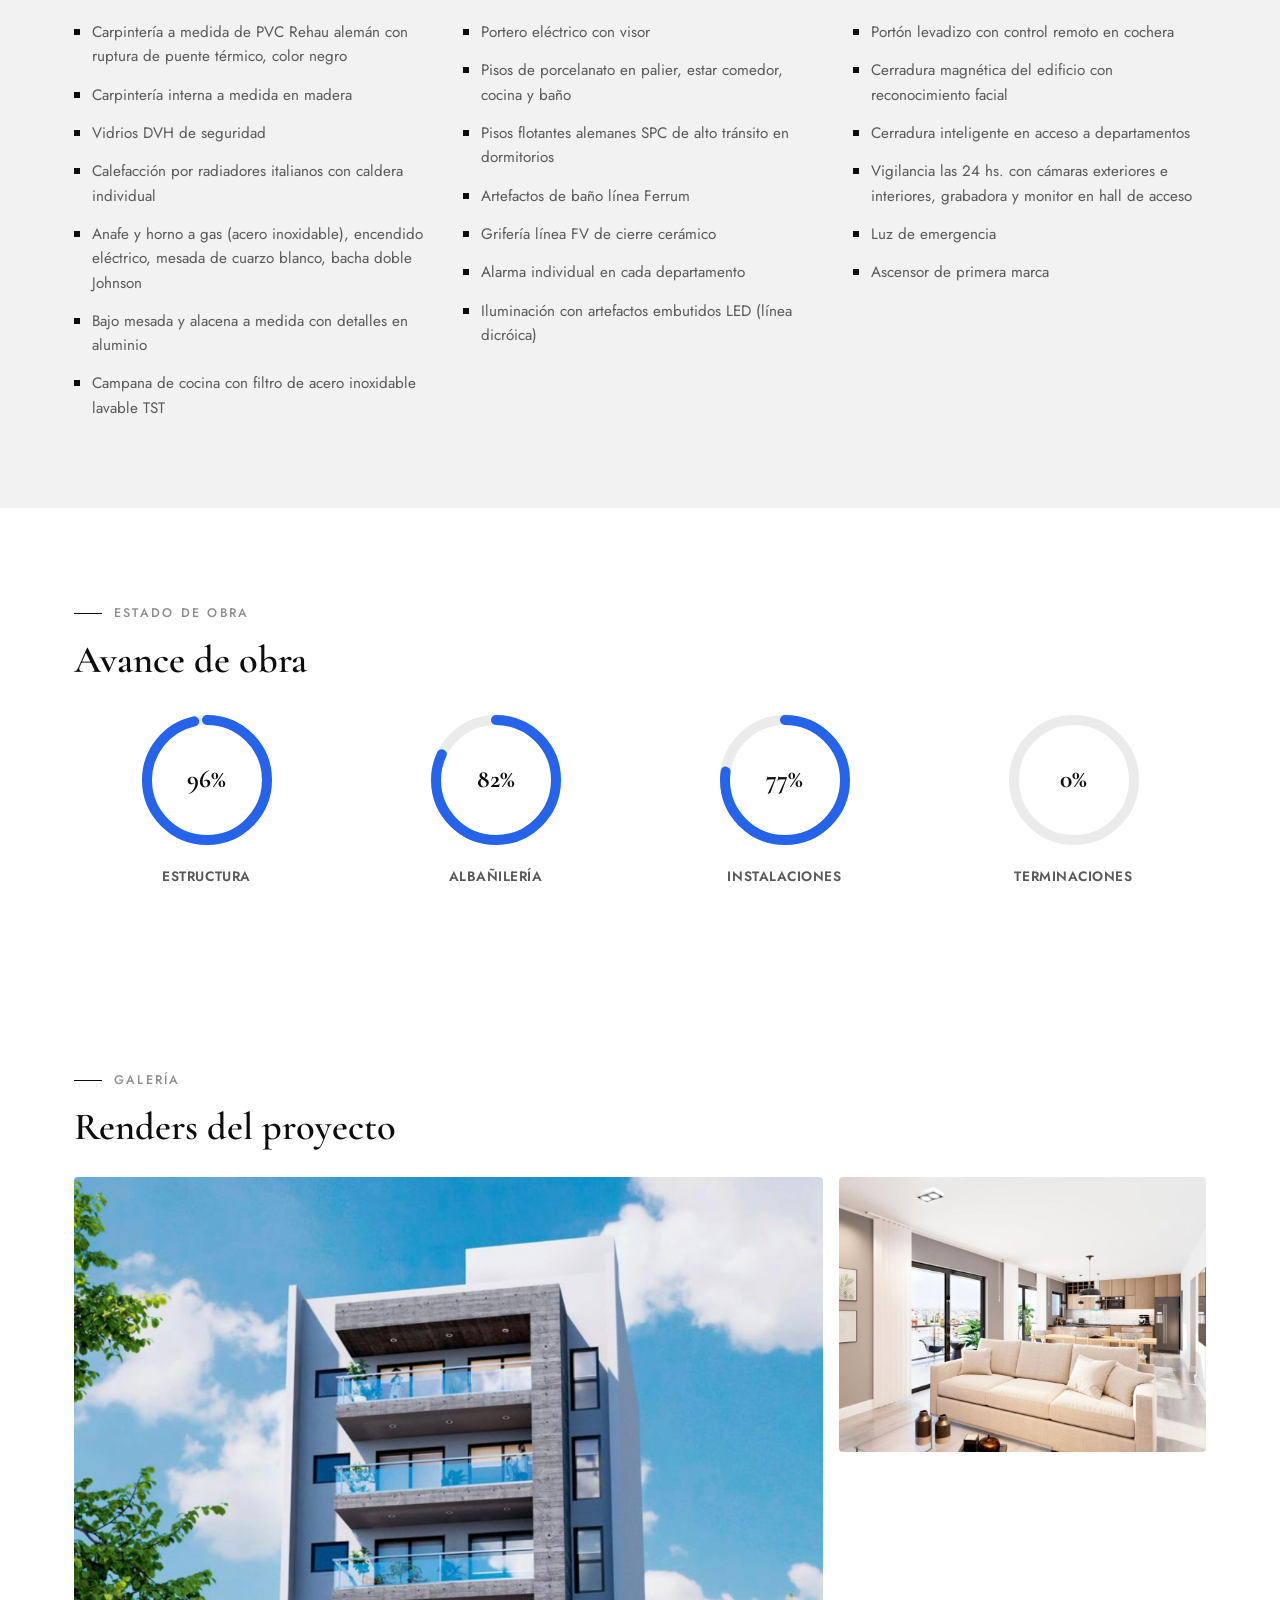
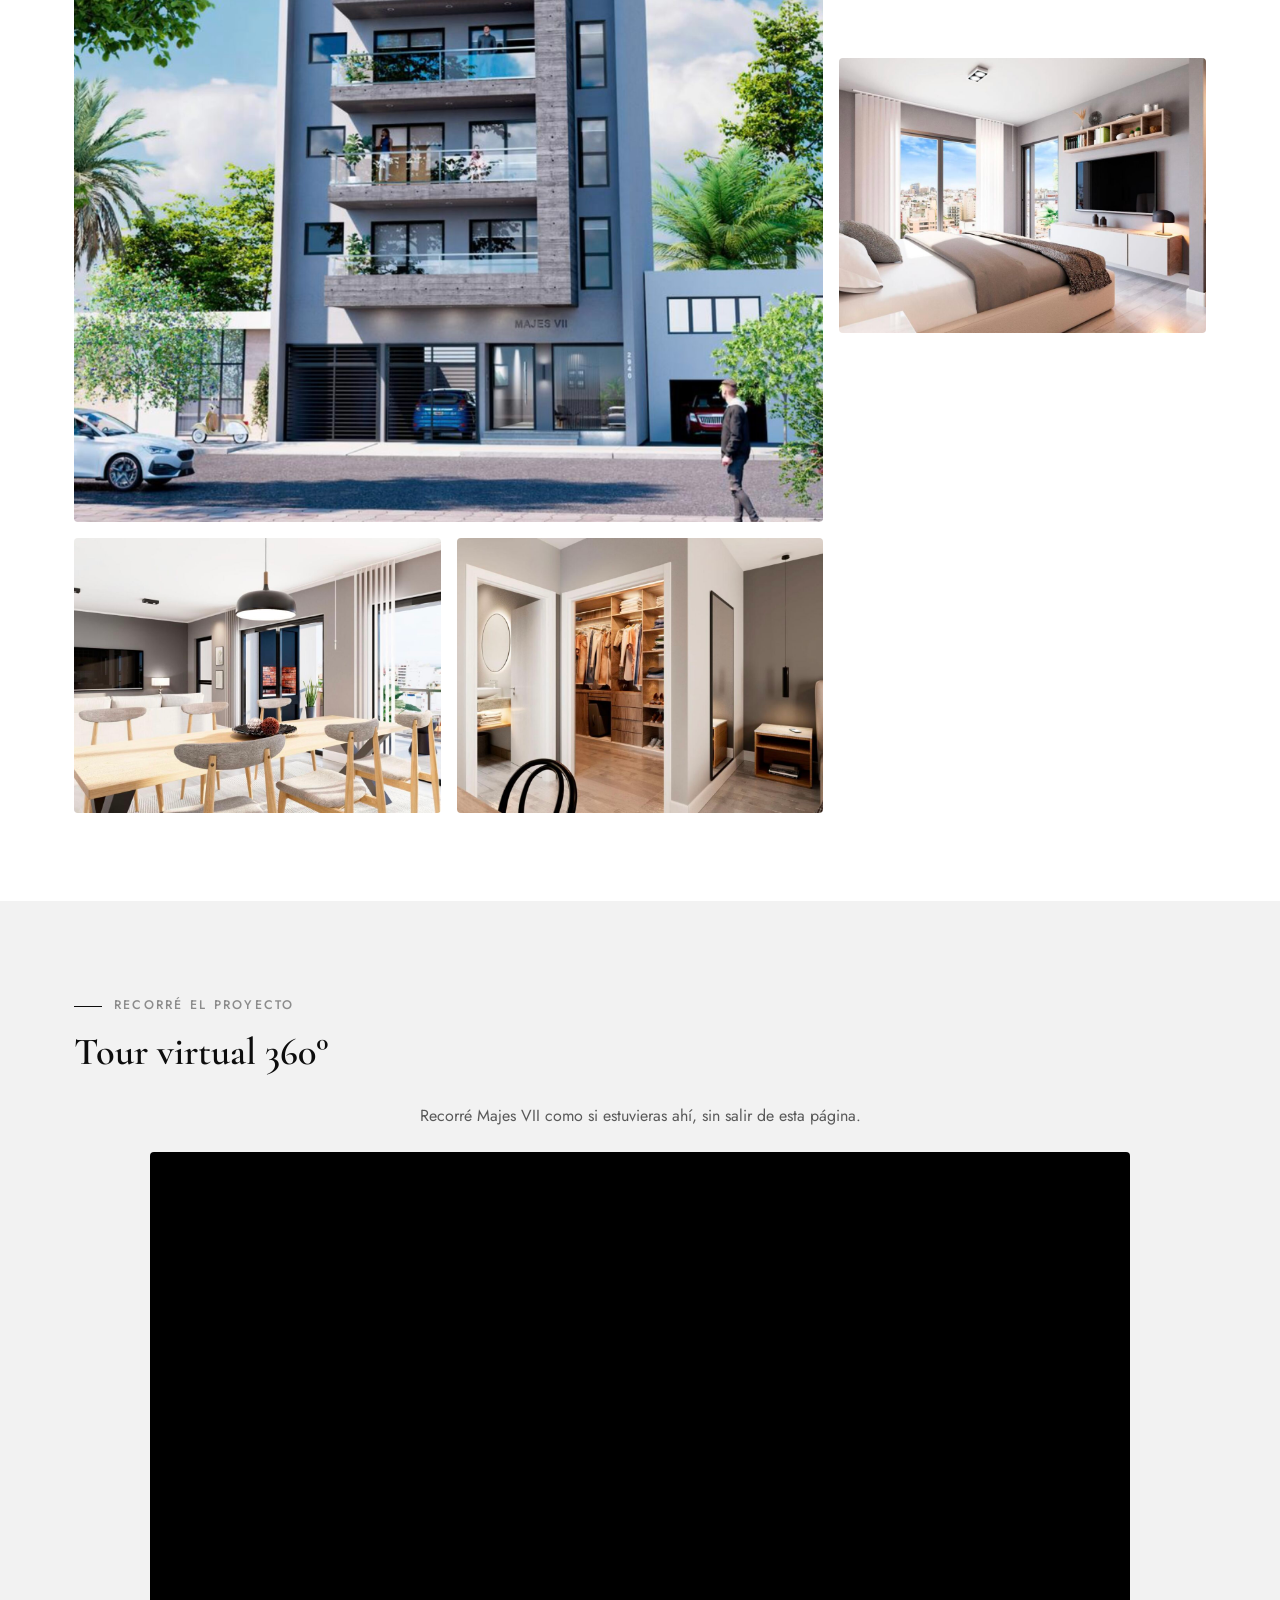
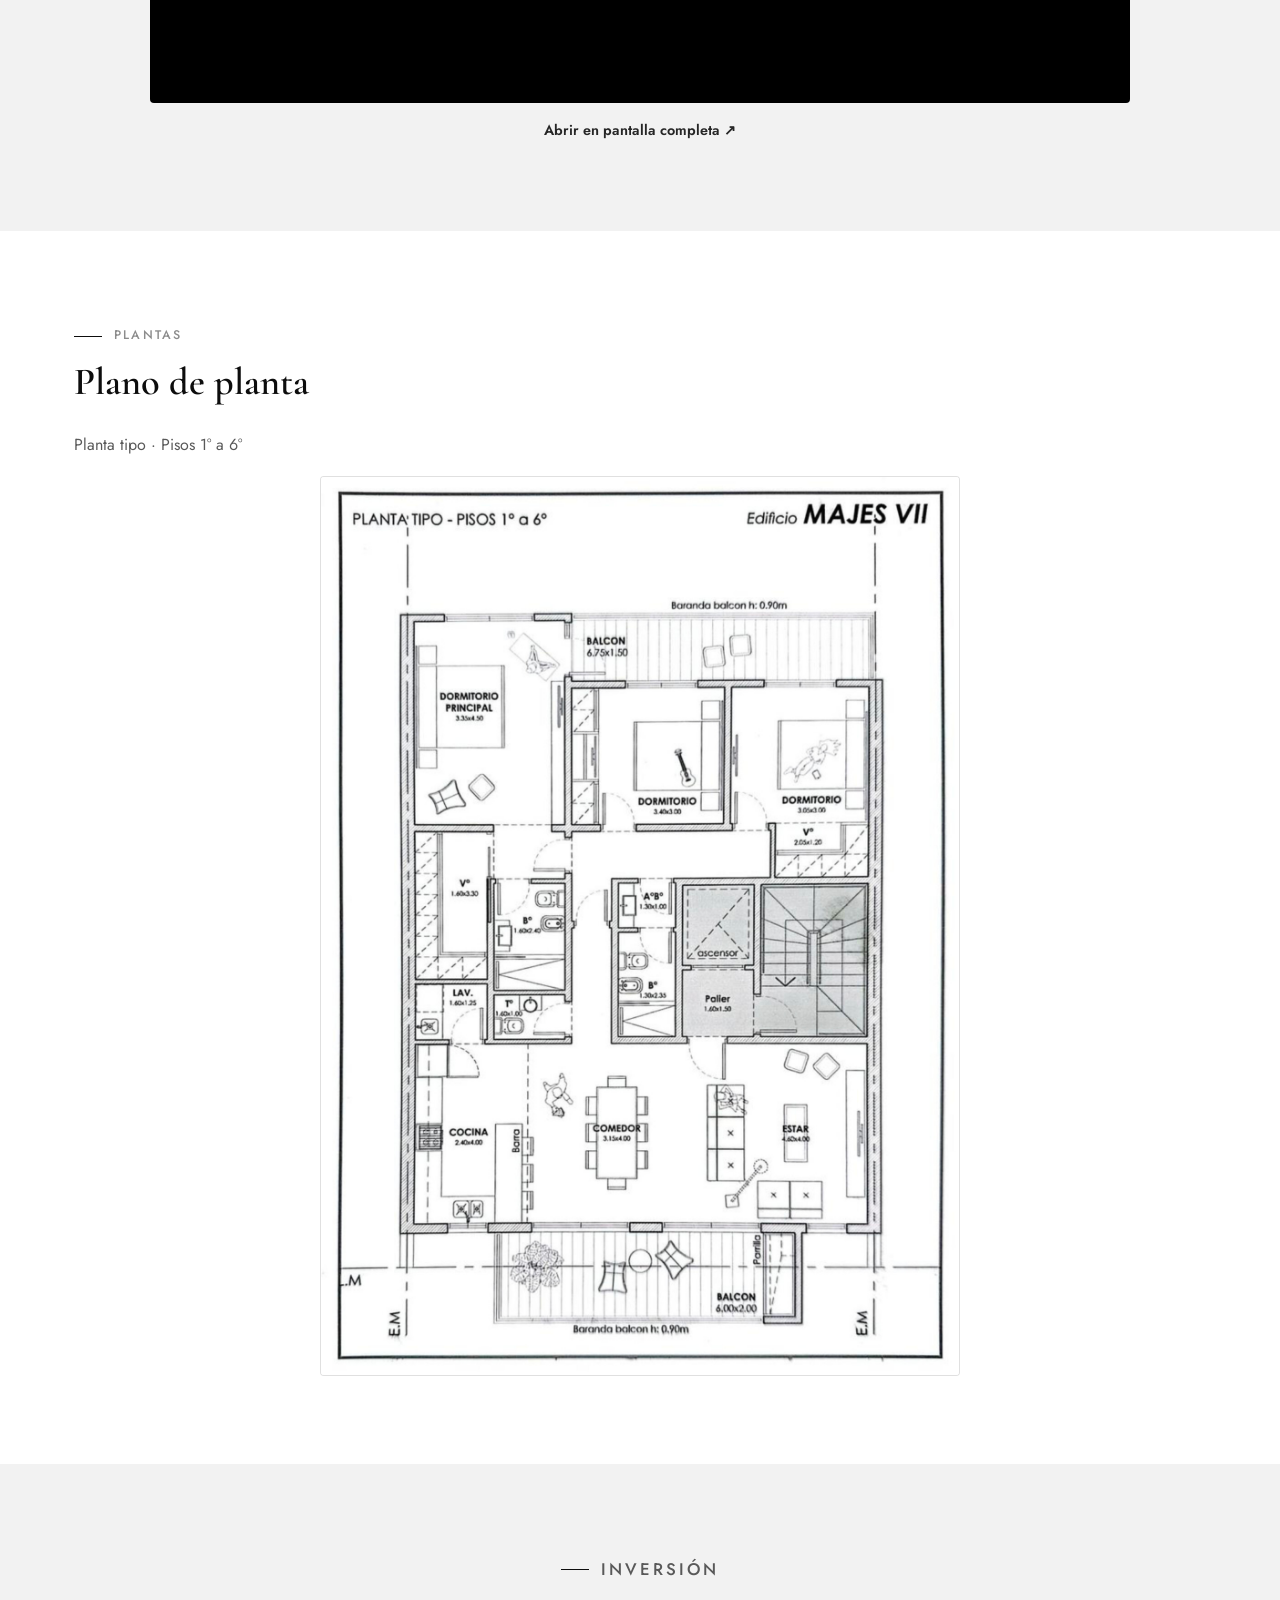
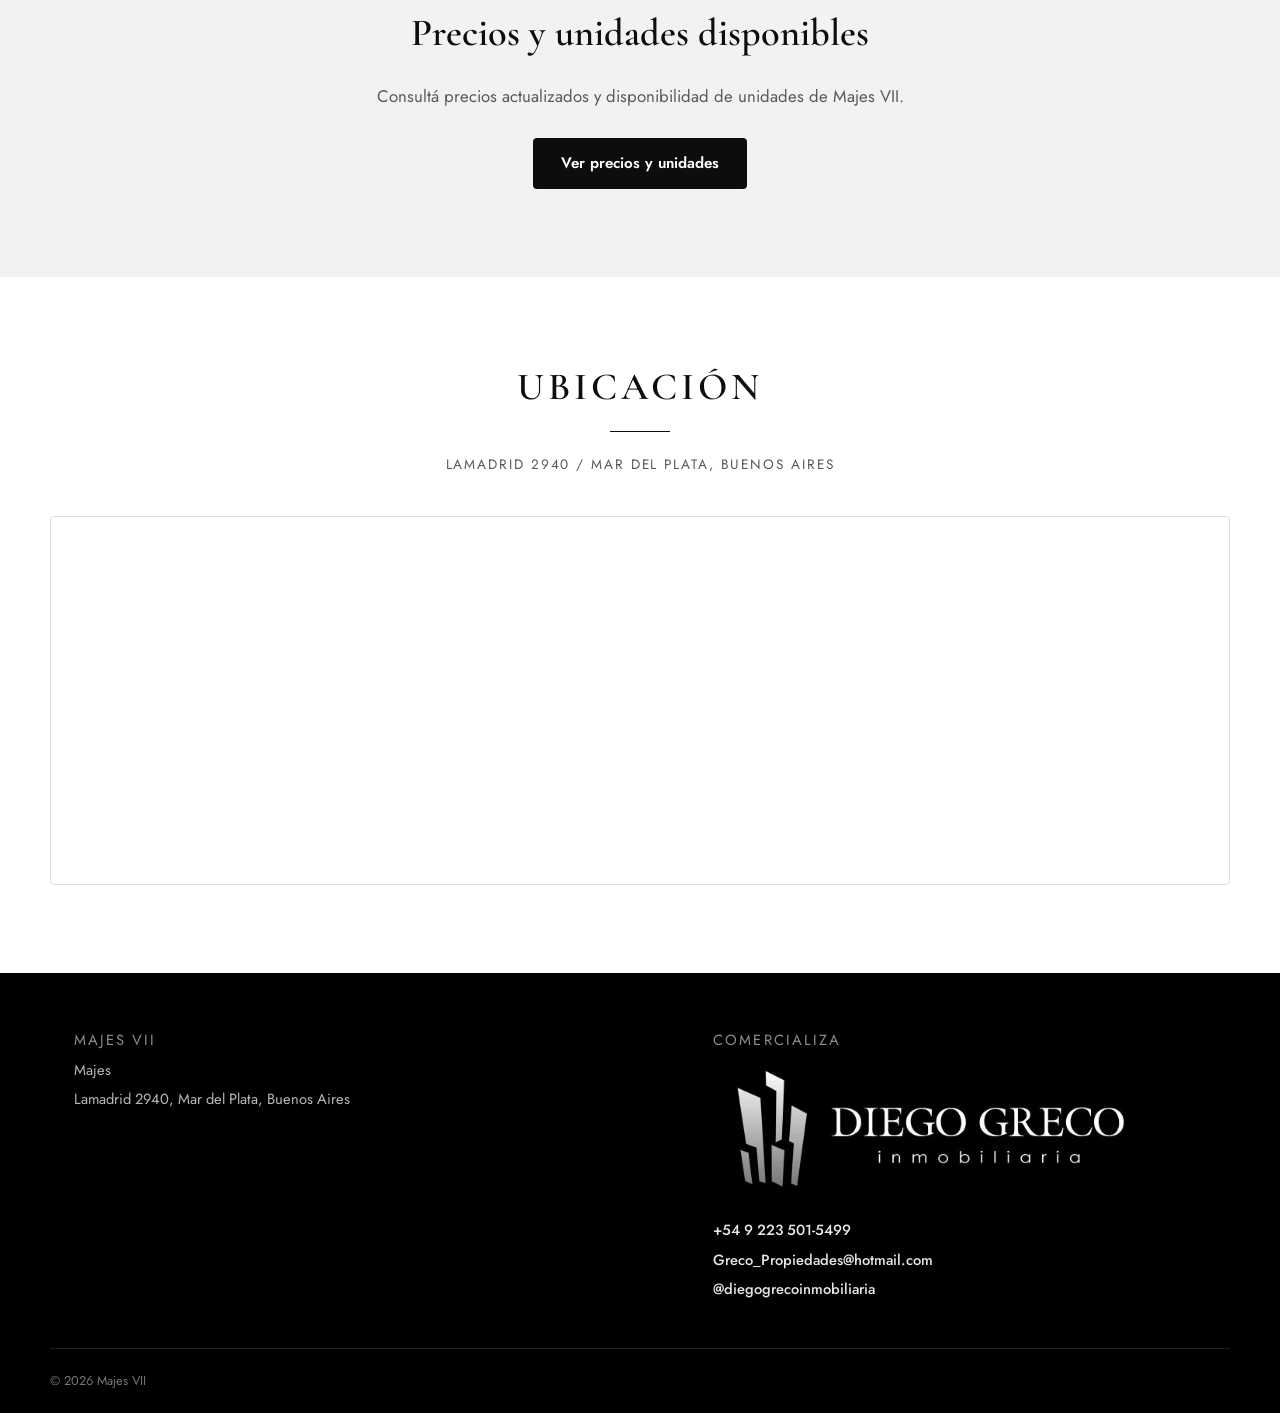
==== commit 3138f538: "Add files via upload" ====
--- a/index.html
+++ b/index.html
@@ -4,7 +4,7 @@
 <meta charset="UTF-8">
 <meta name="viewport" content="width=device-width, initial-scale=1.0">
 <title>Majes VII | Edificio en construcción en zona Güemes - Mar del Plata</title>
-<meta name="description" content="Majes VII - Pisos de 4 ambientes con cochera en construcción, zona Güemes, Mar del Plata. Lamadrid 2940. Entrega estimada diciembre 2026.">
+<meta name="description" content="Majes VII - Pisos de 4 ambientes con cochera en construcción, zona Güemes, Mar del Plata. Lamadrid 2940. Entrega estimada junio 2027.">
 <link rel="preconnect" href="https://fonts.googleapis.com">
 <link href="https://fonts.googleapis.com/css2?family=Cormorant+Garamond:ital,wght@0,500;0,600;0,700;1,500&family=Jost:wght@300;400;500;600&display=swap" rel="stylesheet">
 <link rel="stylesheet" href="style.css">
@@ -23,7 +23,7 @@
       <a href="#tour360">Tour 360°</a>
       <a href="#plano">Planos</a>
       <a href="#precios">Precios</a>
-      <a href="#contacto">Contacto</a>
+      <a href="#ubicacion">Ubicación</a>
     </nav>
     <a class="btn btn-whatsapp btn-small" target="_blank" rel="noopener"
        href="https://wa.me/5492235015499?text=Hola%2C%20quiero%20m%C3%A1s%20informaci%C3%B3n%20sobre%20Majes%20VII">
@@ -63,7 +63,7 @@
         <p>Ubicados en una de las zonas más buscadas de la ciudad, con acceso a comercios, restaurantes y servicios, estos pisos representan una gran oportunidad de inversión o vivienda permanente.</p>
         <div class="entrega-badge">
           <span class="entrega-label">Entrega estimada</span>
-          <span class="entrega-fecha">Diciembre 2026</span>
+          <span class="entrega-fecha">Junio 2027</span>
         </div>
       </div>
       <ul class="feature-list">
@@ -231,21 +231,12 @@
   </div>
 </section>
 
-<!-- CONTACTO -->
-<section class="section" id="contacto">
-  <div class="container contacto-grid">
-    <div>
-      <p class="section-tag">Contacto</p>
-      <h2>Hablemos de tu próximo hogar</h2>
-      <p>Comercializado por Diego Greco Inmobiliaria</p>
-      <p>Lamadrid 2940, Mar del Plata, Buenos Aires, Argentina</p>
-      <p><a href="tel:+5492235015499">+54 9 223 501-5499</a></p>
-    </div>
-    <div class="contacto-cta">
-      <a href="https://wa.me/5492235015499?text=Hola%2C%20quiero%20m%C3%A1s%20informaci%C3%B3n%20sobre%20Majes%20VII" target="_blank" rel="noopener" class="btn btn-whatsapp btn-large">
-        Escribinos por WhatsApp
-      </a>
-    </div>
+<!-- UBICACIÓN -->
+<section class="section" id="ubicacion">
+  <div class="container ubicacion-head">
+    <h2>Ubicación</h2>
+    <span class="ubicacion-divider"></span>
+    <p class="ubicacion-address">Lamadrid 2940 / Mar del Plata, Buenos Aires</p>
   </div>
   <div class="container map-wrap">
     <iframe
@@ -263,17 +254,13 @@
       <p class="footer-title">Majes VII</p>
       <p>Majes</p>
       <p>Lamadrid 2940, Mar del Plata, Buenos Aires</p>
-      <p><a href="tel:+5492235015499">+54 9 223 501-5499</a></p>
     </div>
     <div class="footer-col footer-col-dg">
       <p class="footer-title">Comercializa</p>
-      <!-- Reemplazar por <img src="assets/diego-greco-logo.png" alt="Diego Greco Inmobiliaria" class="dg-logo-img"> cuando se cargue el archivo del logo -->
-      <div class="dg-wordmark">
-        <span class="dg-name">DIEGO GRECO</span>
-        <span class="dg-sub">inmobiliaria</span>
-      </div>
-      <!-- TODO: completar datos de contacto de Diego Greco Inmobiliaria -->
-      <p class="dg-pending">Teléfono / email / Instagram — pendiente de cargar</p>
+      <img src="diego-greco-logo.jpg" alt="Diego Greco Inmobiliaria" class="dg-logo-img">
+      <p><a href="tel:+5492235015499">+54 9 223 501-5499</a></p>
+      <p><a href="mailto:Greco_Propiedades@hotmail.com">Greco_Propiedades@hotmail.com</a></p>
+      <p><a href="https://www.instagram.com/diegogrecoinmobiliaria/" target="_blank" rel="noopener">@diegogrecoinmobiliaria</a></p>
     </div>
   </div>
   <div class="container footer-bottom">
--- a/style.css
+++ b/style.css
@@ -393,17 +393,26 @@
 .precios-box { text-align: center; max-width: 680px; }
 .precios-box p { color: var(--ink-soft); margin-bottom: 28px; font-size: 1.05rem; }
 
-/* Contacto */
-.contacto-grid {
-  display: grid;
-  grid-template-columns: 1.2fr 1fr;
-  gap: 40px;
-  align-items: center;
-  margin-bottom: 40px;
-}
-.contacto-grid p { margin-bottom: 8px; color: var(--ink-soft); }
-.contacto-grid a[href^="tel:"] { color: var(--accent-dark); font-weight: 600; }
-.contacto-cta { display: flex; justify-content: flex-start; }
+/* Ubicación */
+.ubicacion-head { text-align: center; margin-bottom: 40px; }
+.ubicacion-head h2 {
+  text-transform: uppercase;
+  letter-spacing: 0.1em;
+  margin-bottom: 0;
+}
+.ubicacion-divider {
+  display: block;
+  width: 60px;
+  height: 1px;
+  background: var(--ink);
+  margin: 22px auto;
+}
+.ubicacion-address {
+  text-transform: uppercase;
+  letter-spacing: 0.14em;
+  font-size: 0.85rem;
+  color: var(--ink-soft);
+}
 .map-wrap {
   border-radius: var(--radius);
   overflow: hidden;
@@ -452,7 +461,7 @@
   color: #b8b8b8;
   margin-top: 2px;
 }
-.dg-logo-img { max-width: 200px; margin-bottom: 12px; }
+.dg-logo-img { width: 440px; max-width: 100%; height: auto; margin-bottom: 14px; display: block; }
 .dg-pending { font-size: 0.8rem; color: #757575; }
 .footer-bottom {
   display: flex;
@@ -511,8 +520,6 @@
 @media (max-width: 900px) {
   .proyecto-grid { grid-template-columns: 1fr; gap: 36px; }
   .specs-grid { grid-template-columns: 1fr 1fr; }
-  .contacto-grid { grid-template-columns: 1fr; }
-  .contacto-cta { justify-content: flex-start; }
   .avance-grid { grid-template-columns: 1fr 1fr; gap: 32px; }
 }
 
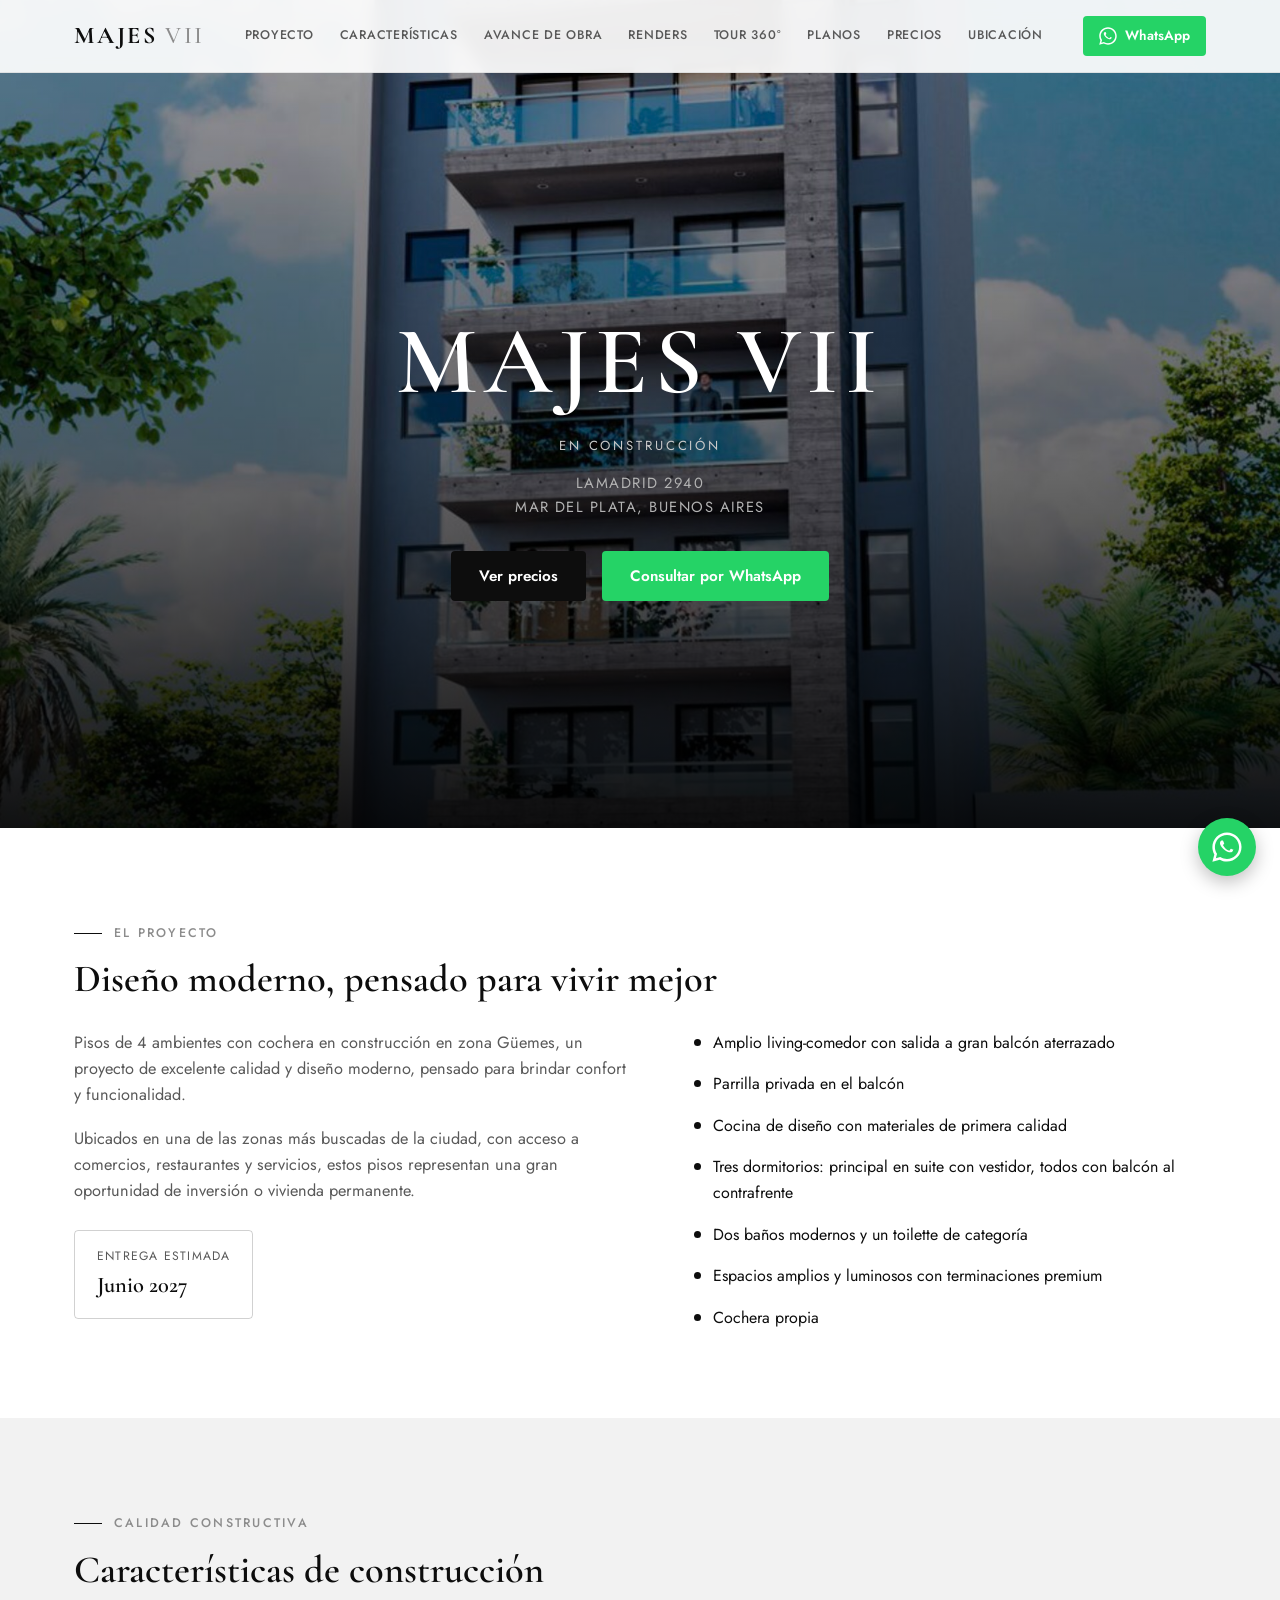
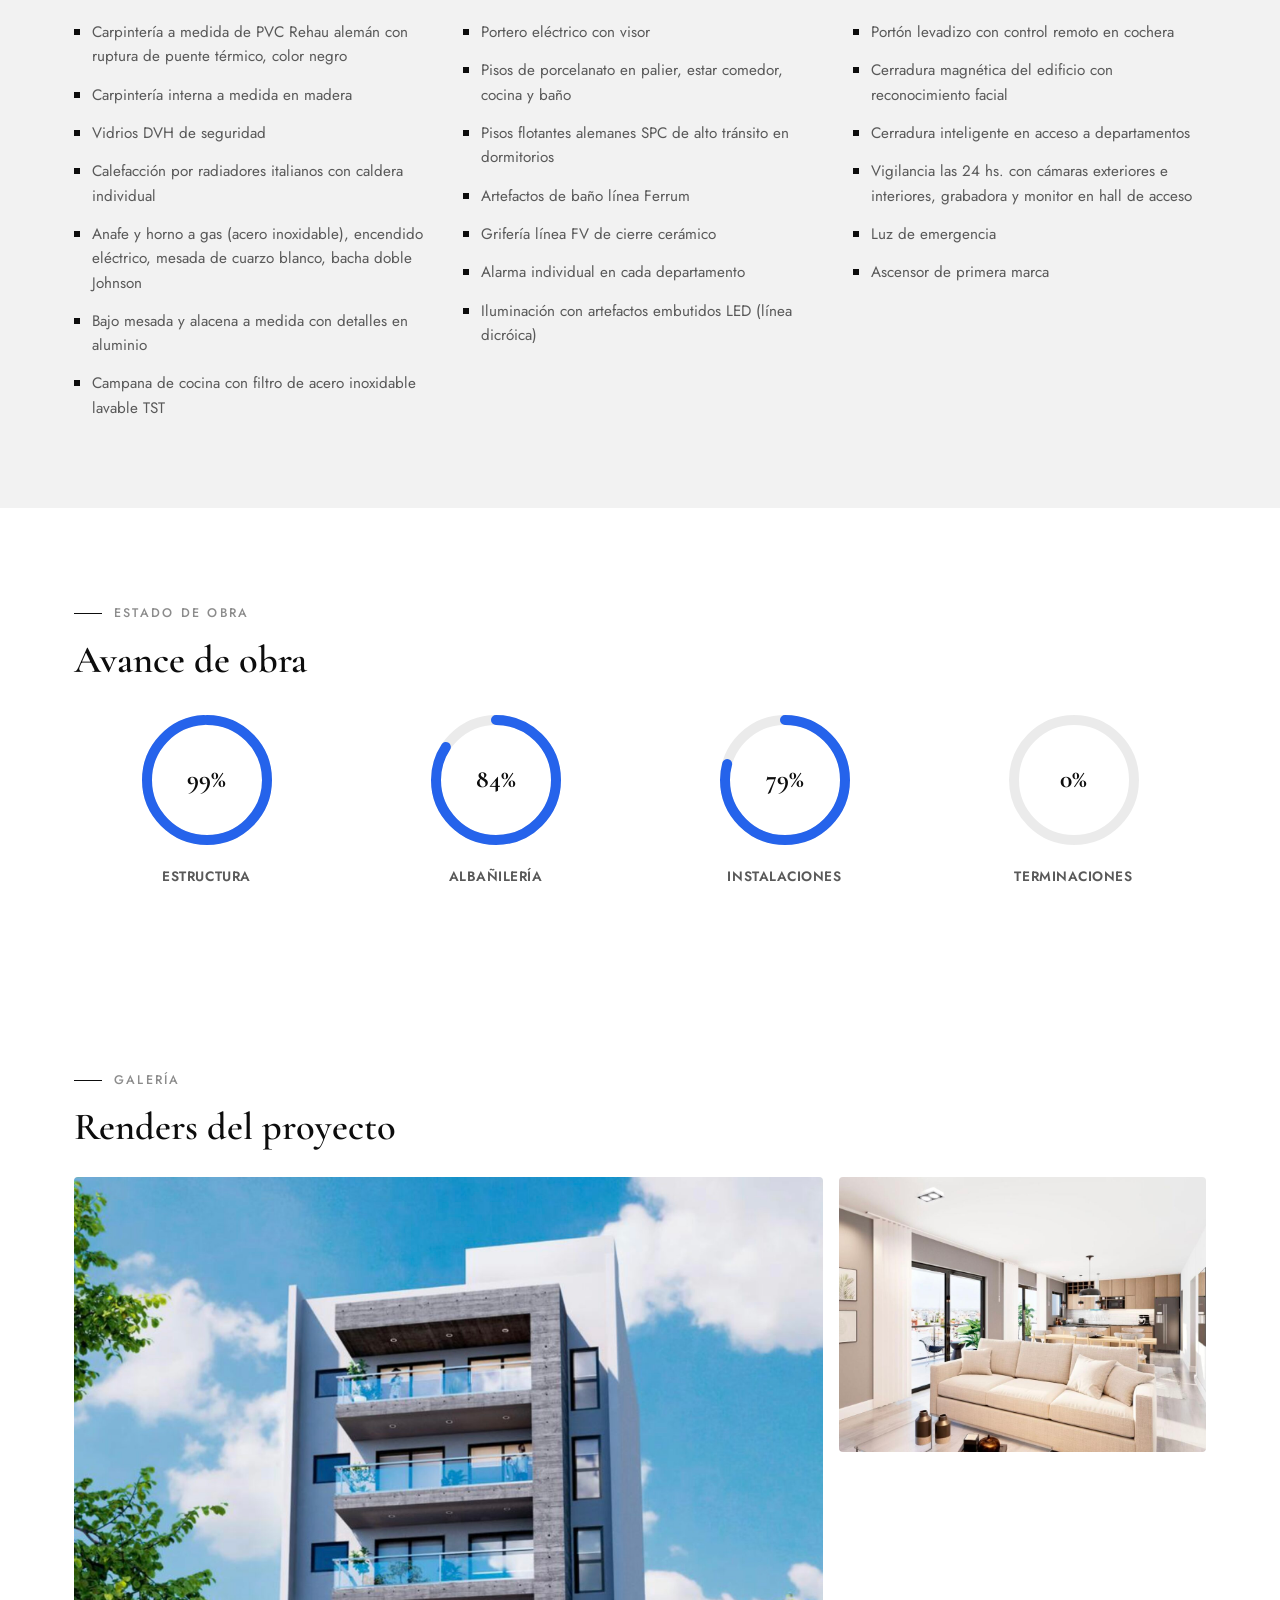
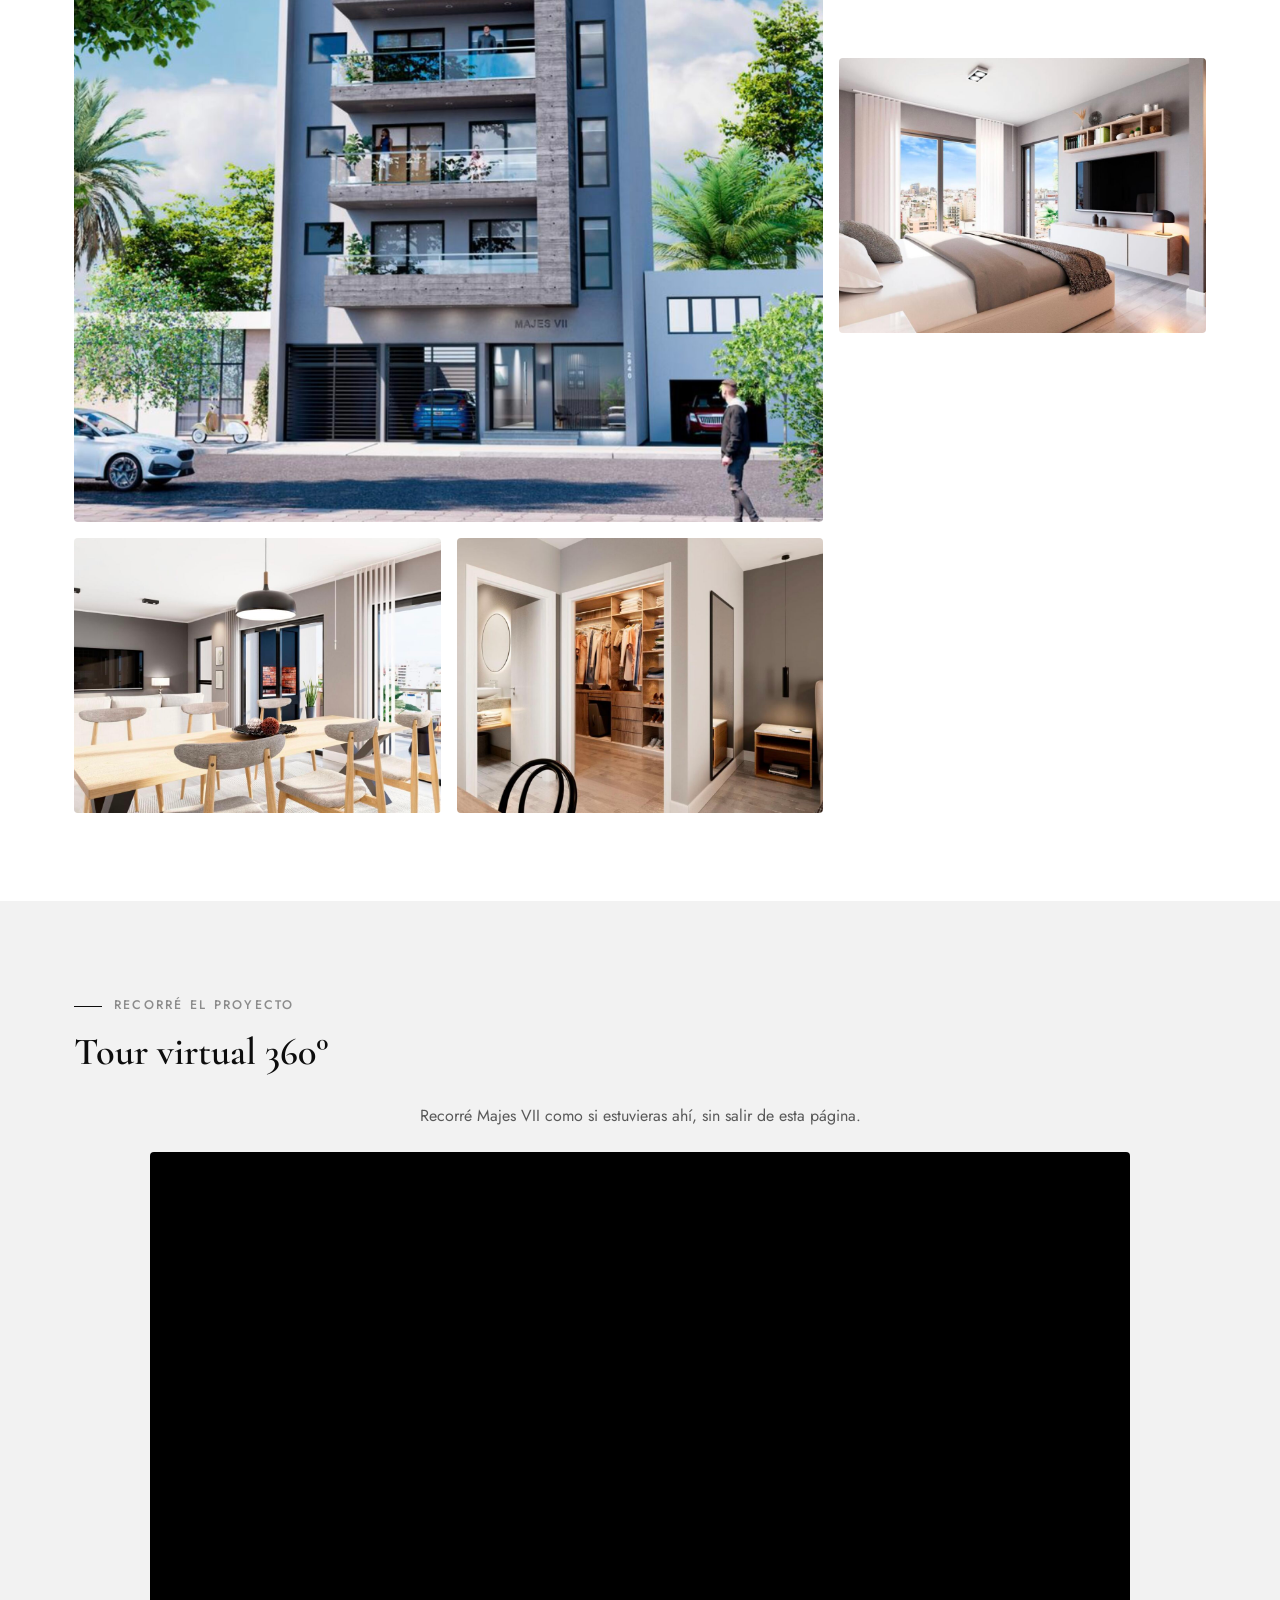
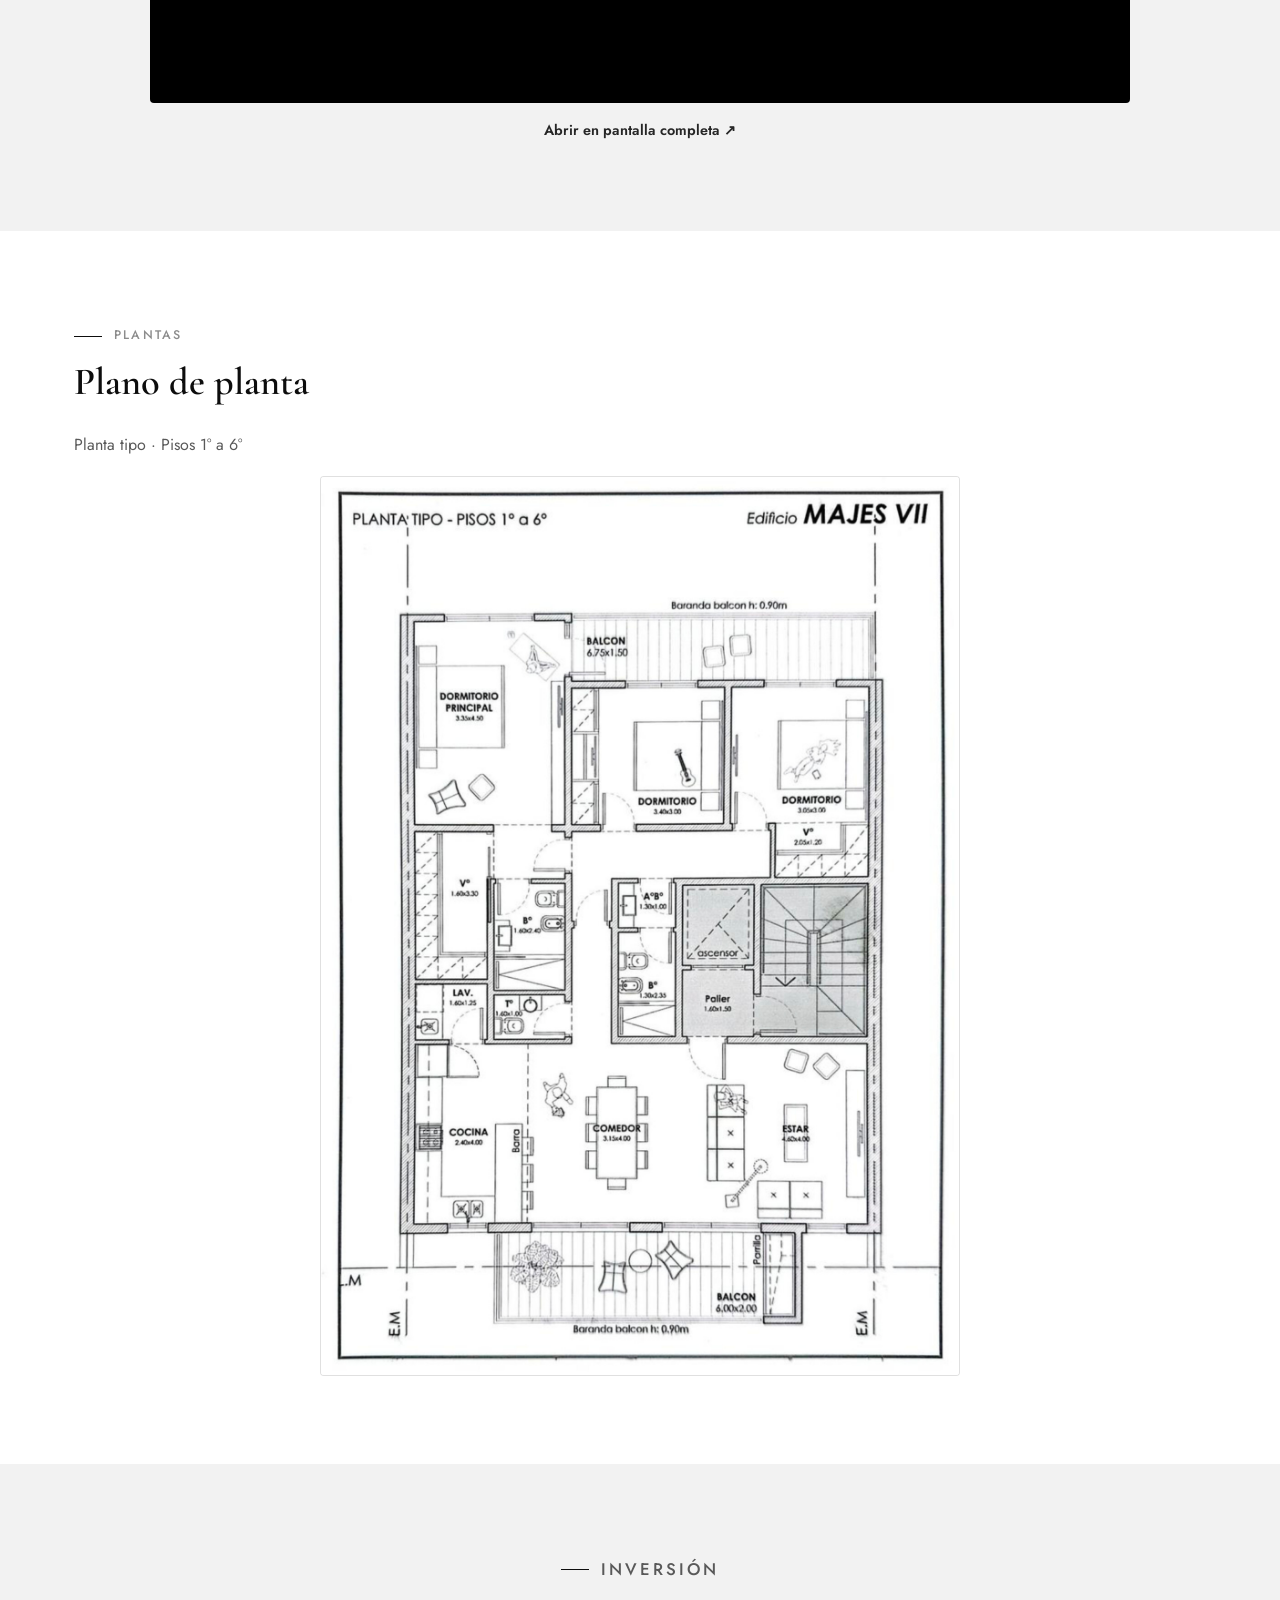
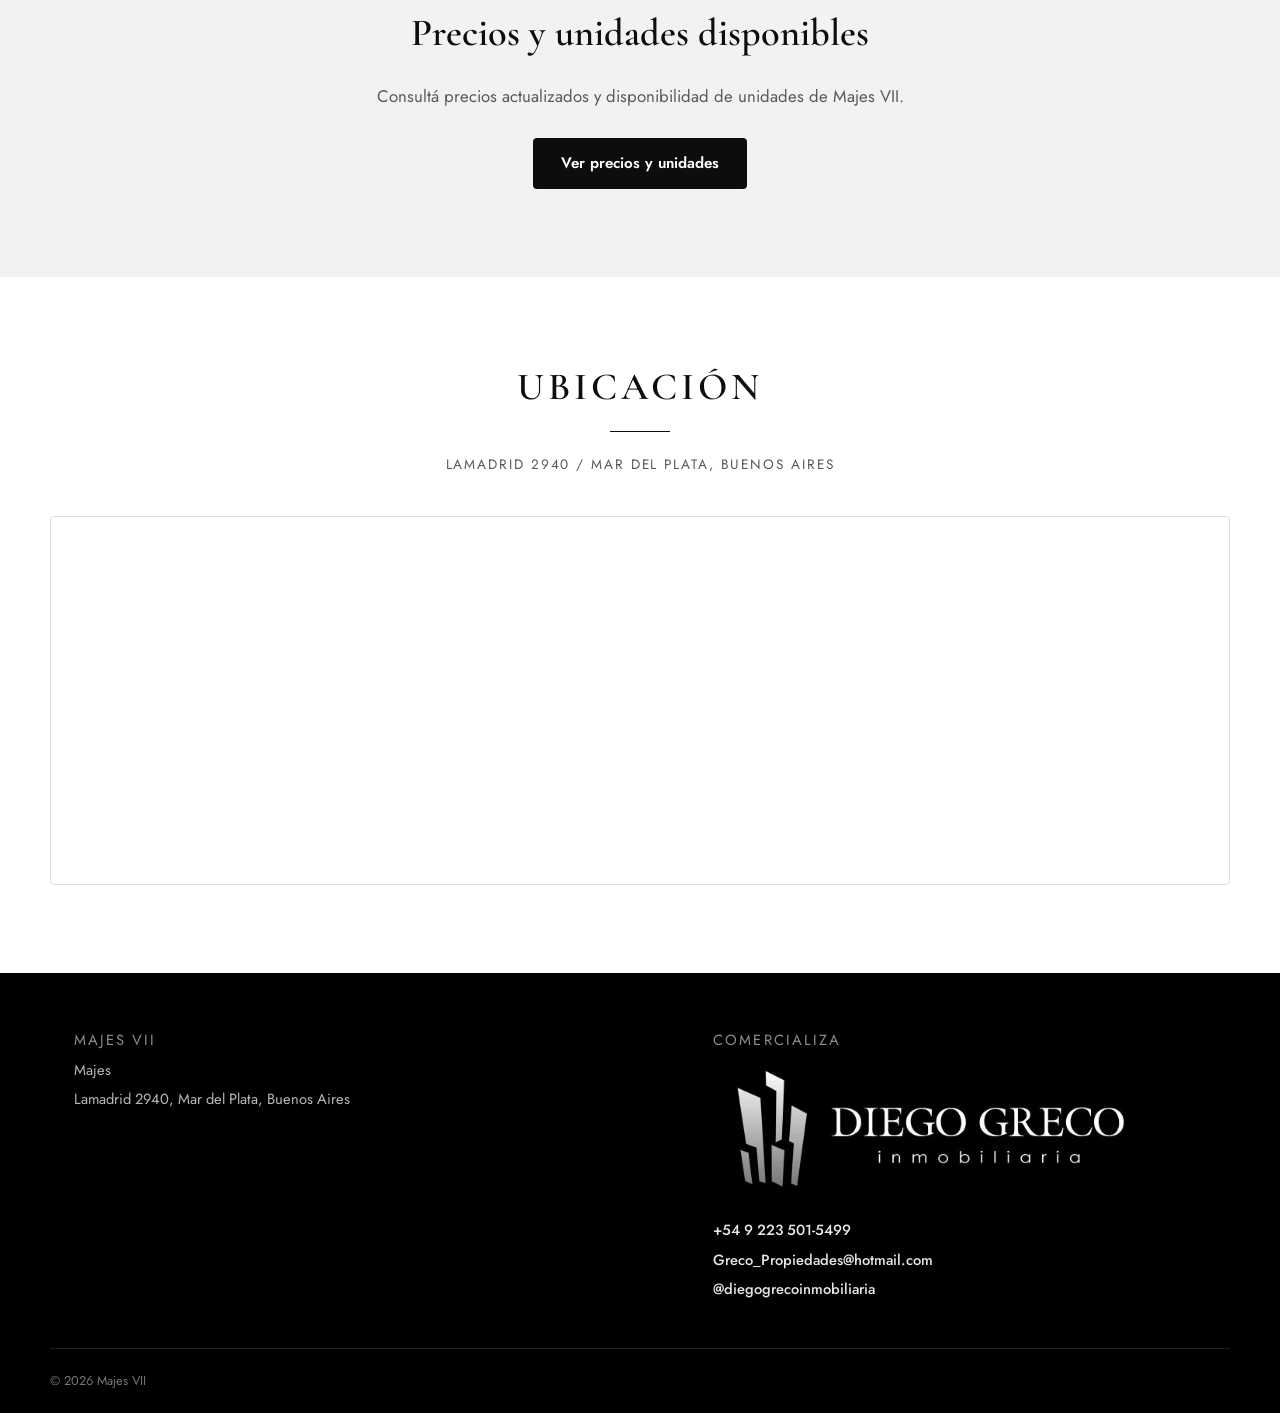
==== commit 81186322: "Add files via upload" ====
--- a/index.html
+++ b/index.html
@@ -40,11 +40,10 @@
     <img src="exterior.jpg" alt="Render exterior del edificio Majes VII">
     <div class="hero-overlay"></div>
   </div>
-  <div class="container hero-content">
-    <p class="eyebrow">Proyecto en construcción · Zona Güemes</p>
+  <div class="container hero-content hero-content-center">
     <h1>MAJES VII</h1>
-    <p class="hero-sub">Pisos de 4 ambientes con cochera, diseño moderno y terminaciones premium.</p>
-    <p class="hero-address">Lamadrid 2940, Mar del Plata, Buenos Aires</p>
+    <p class="eyebrow">En construcción</p>
+    <p class="hero-address">Lamadrid 2940<br>Mar del Plata, Buenos Aires</p>
     <div class="hero-cta">
       <a href="#precios" class="btn btn-primary">Ver precios</a>
       <a href="https://wa.me/5492235015499?text=Hola%2C%20quiero%20m%C3%A1s%20informaci%C3%B3n%20sobre%20Majes%20VII" target="_blank" rel="noopener" class="btn btn-whatsapp">Consultar por WhatsApp</a>
--- a/style.css
+++ b/style.css
@@ -152,10 +152,30 @@
   position: relative;
   min-height: 92vh;
   display: flex;
-  align-items: flex-end;
+  align-items: center;
   color: #fff;
   overflow: hidden;
 }
+.hero-content-center {
+  text-align: center;
+  margin: 0 auto;
+  padding-top: 40px;
+  padding-bottom: 40px;
+}
+.hero-content-center .eyebrow {
+  margin-bottom: 0;
+  margin-top: 18px;
+  text-transform: uppercase;
+  letter-spacing: 0.22em;
+}
+.hero-content-center .hero-address {
+  margin-left: auto;
+  margin-right: auto;
+  margin-top: 16px;
+  text-transform: uppercase;
+  letter-spacing: 0.1em;
+}
+.hero-content-center .hero-cta { justify-content: center; }
 .hero-media {
   position: absolute;
   inset: 0;
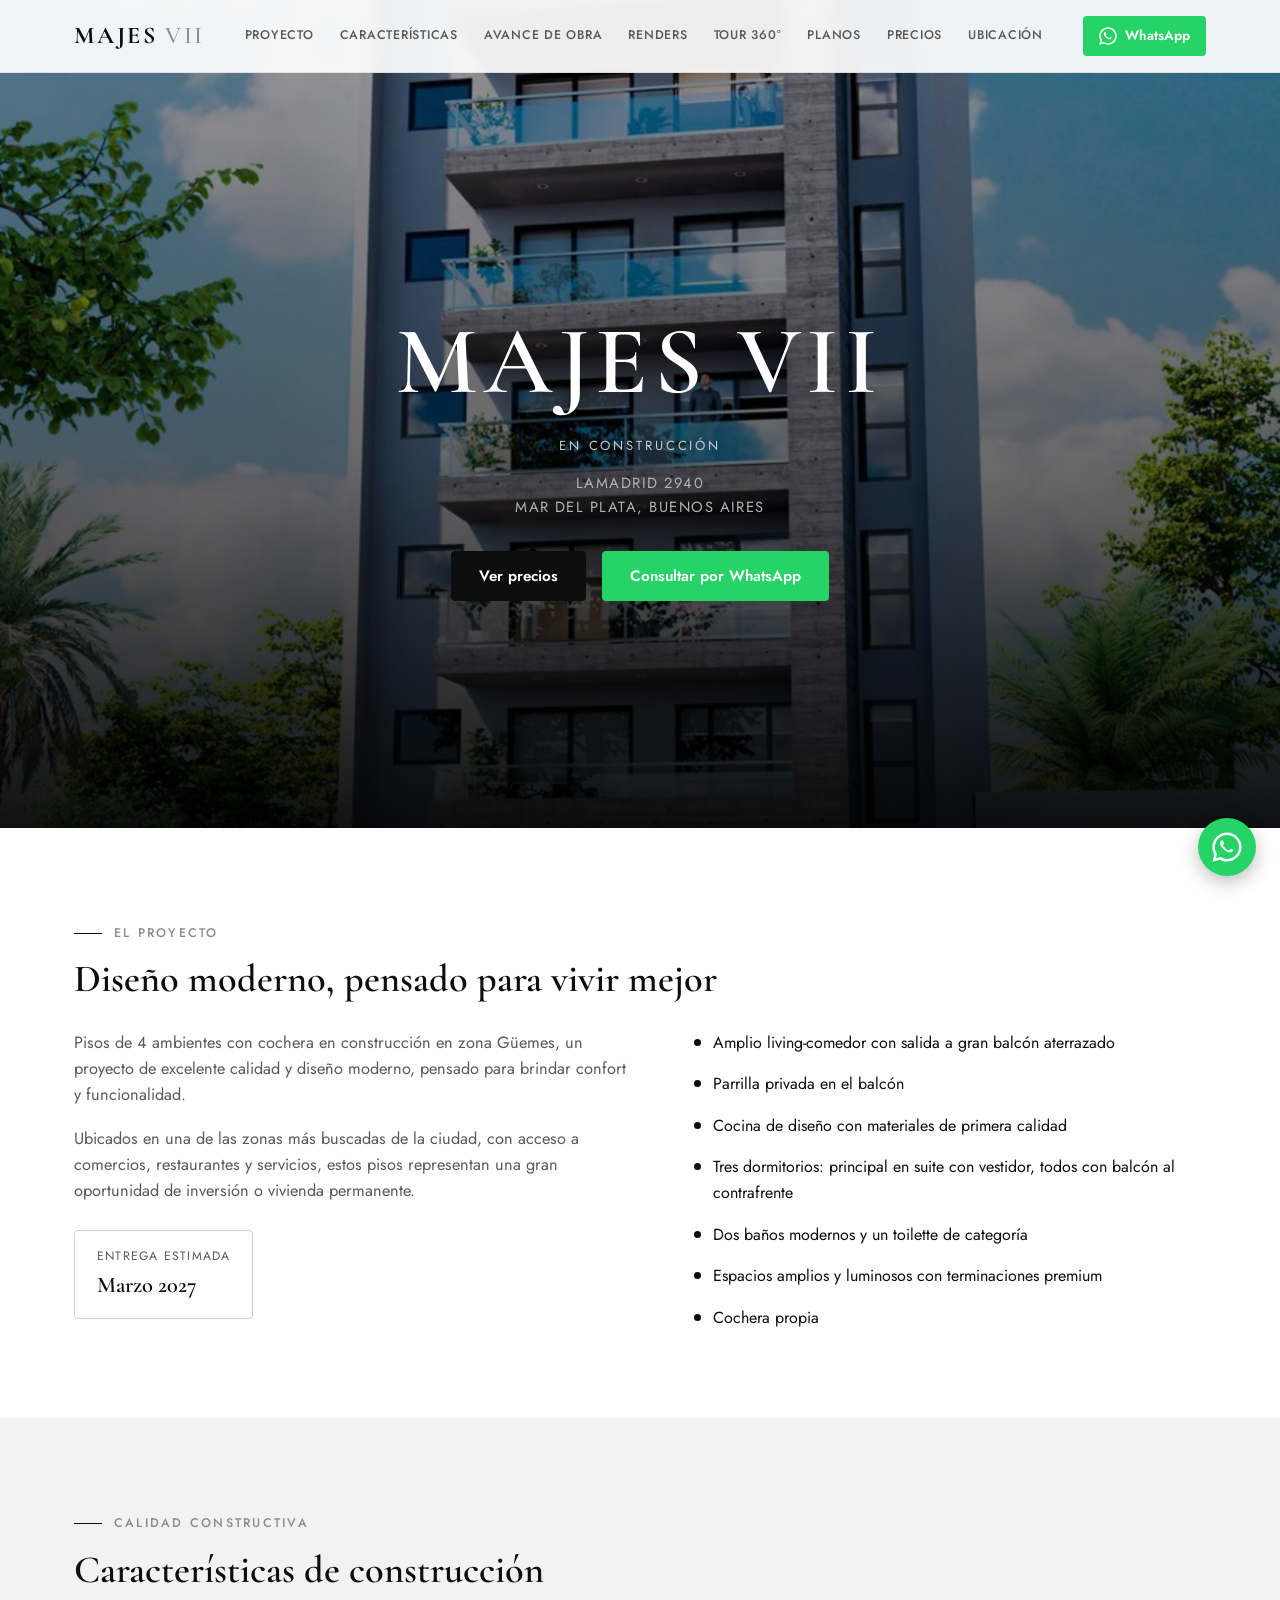
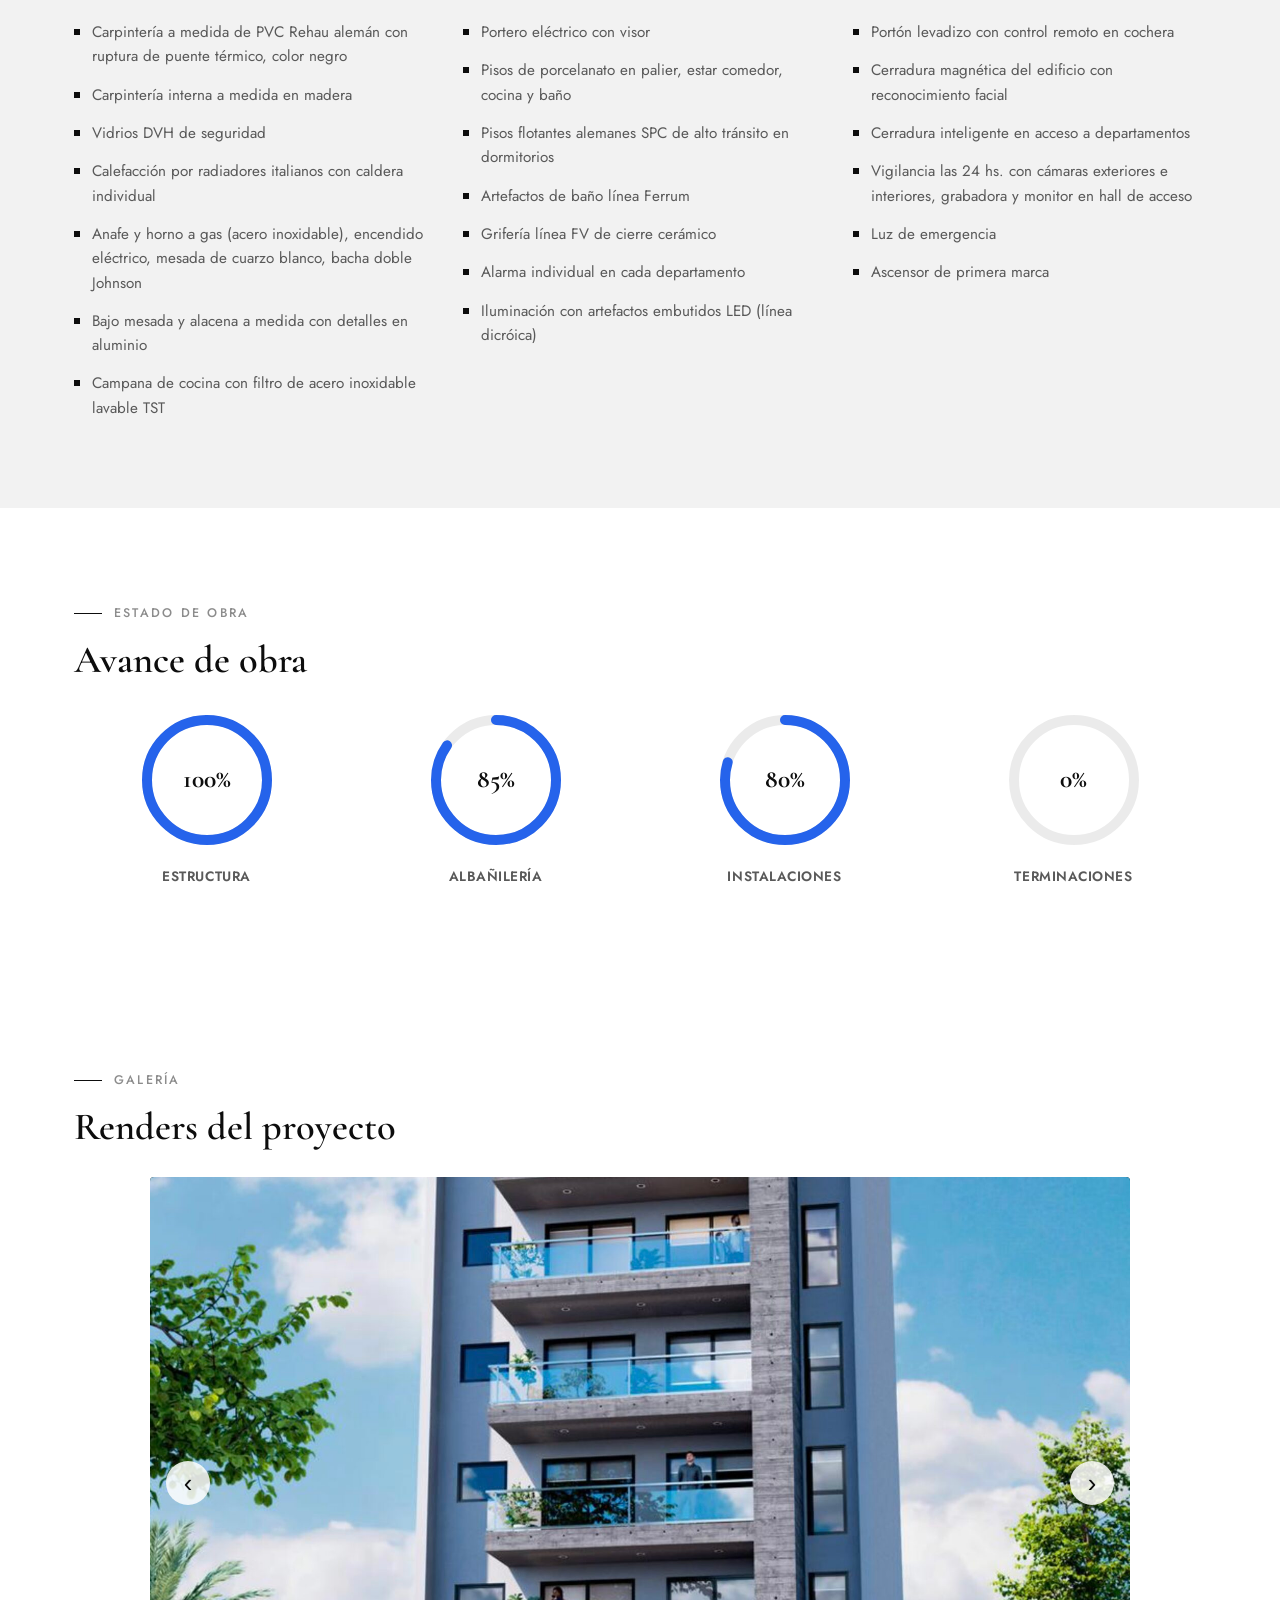
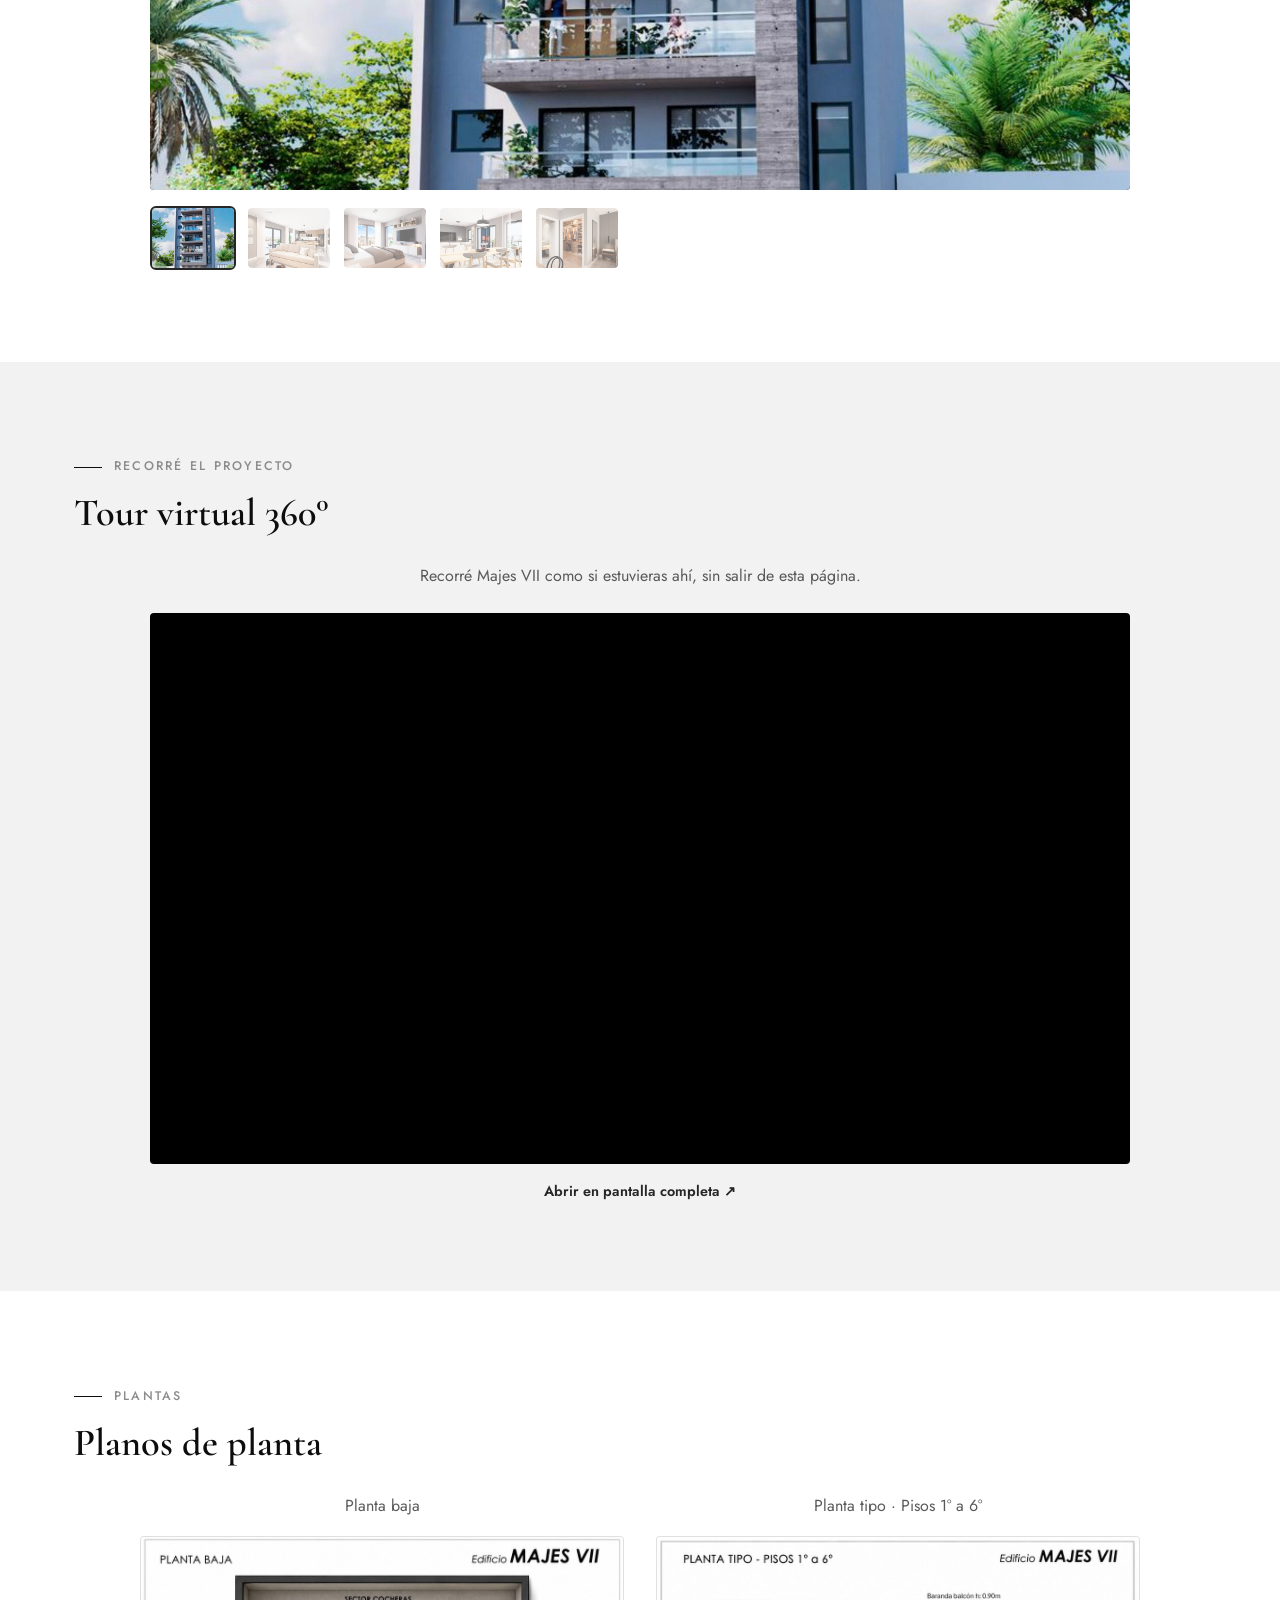
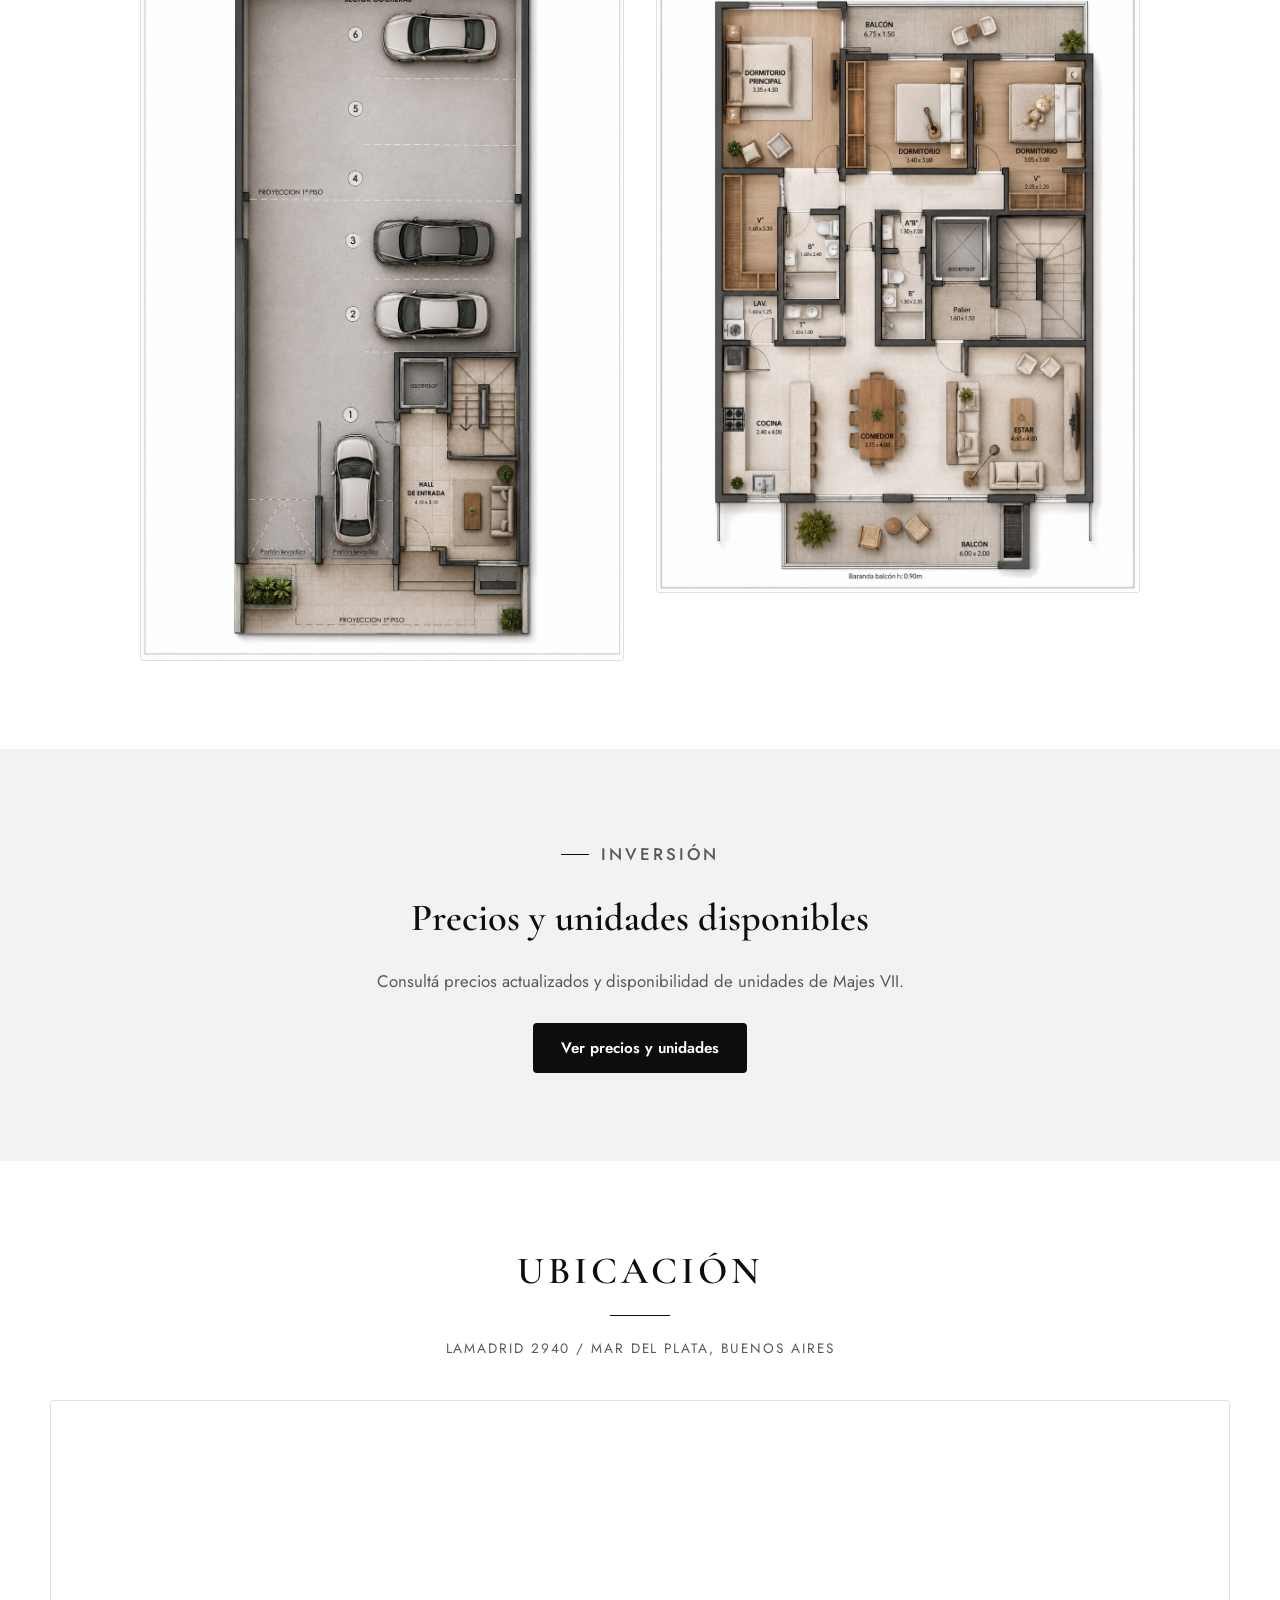
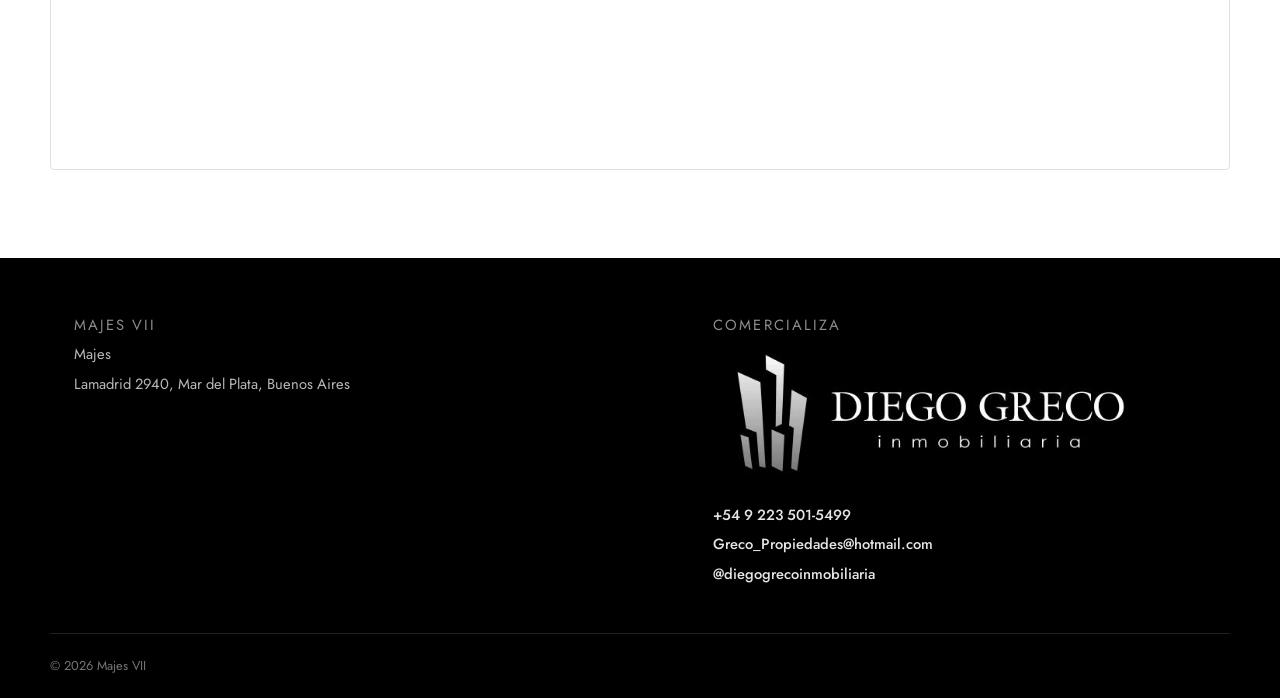
==== commit 9eca662f: "Add files via upload" ====
--- a/index.html
+++ b/index.html
@@ -4,7 +4,7 @@
 <meta charset="UTF-8">
 <meta name="viewport" content="width=device-width, initial-scale=1.0">
 <title>Majes VII | Edificio en construcción en zona Güemes - Mar del Plata</title>
-<meta name="description" content="Majes VII - Pisos de 4 ambientes con cochera en construcción, zona Güemes, Mar del Plata. Lamadrid 2940. Entrega estimada junio 2027.">
+<meta name="description" content="Majes VII - Pisos de 4 ambientes con cochera en construcción, zona Güemes, Mar del Plata. Lamadrid 2940. Entrega estimada marzo 2027.">
 <link rel="preconnect" href="https://fonts.googleapis.com">
 <link href="https://fonts.googleapis.com/css2?family=Cormorant+Garamond:ital,wght@0,500;0,600;0,700;1,500&family=Jost:wght@300;400;500;600&display=swap" rel="stylesheet">
 <link rel="stylesheet" href="style.css">
@@ -62,7 +62,7 @@
         <p>Ubicados en una de las zonas más buscadas de la ciudad, con acceso a comercios, restaurantes y servicios, estos pisos representan una gran oportunidad de inversión o vivienda permanente.</p>
         <div class="entrega-badge">
           <span class="entrega-label">Entrega estimada</span>
-          <span class="entrega-fecha">Junio 2027</span>
+          <span class="entrega-fecha">Marzo 2027</span>
         </div>
       </div>
       <ul class="feature-list">
@@ -169,22 +169,35 @@
   <div class="container">
     <p class="section-tag">Galería</p>
     <h2>Renders del proyecto</h2>
-    <div class="gallery">
-      <button class="gallery-item" data-full="exterior.jpg">
-        <img src="exterior.jpg" alt="Render exterior del edificio" loading="lazy">
-      </button>
-      <button class="gallery-item" data-full="interior-living.jpg">
-        <img src="interior-living.jpg" alt="Render living comedor" loading="lazy">
-      </button>
-      <button class="gallery-item" data-full="interior-dormitorio.jpg">
-        <img src="interior-dormitorio.jpg" alt="Render dormitorio" loading="lazy">
-      </button>
-      <button class="gallery-item" data-full="interior-comedor.jpg">
-        <img src="interior-comedor.jpg" alt="Render comedor" loading="lazy">
-      </button>
-      <button class="gallery-item" data-full="interior-vestidor.jpg">
-        <img src="interior-vestidor.jpg" alt="Render vestidor y baño en suite" loading="lazy">
-      </button>
+    <div class="carousel" id="rendersCarousel">
+      <div class="carousel-viewport">
+        <div class="carousel-track">
+          <div class="carousel-slide" data-full="exterior.jpg">
+            <img src="exterior.jpg" alt="Render exterior del edificio" loading="lazy">
+          </div>
+          <div class="carousel-slide" data-full="interior-living.jpg">
+            <img src="interior-living.jpg" alt="Render living comedor" loading="lazy">
+          </div>
+          <div class="carousel-slide" data-full="interior-dormitorio.jpg">
+            <img src="interior-dormitorio.jpg" alt="Render dormitorio" loading="lazy">
+          </div>
+          <div class="carousel-slide" data-full="interior-comedor.jpg">
+            <img src="interior-comedor.jpg" alt="Render comedor" loading="lazy">
+          </div>
+          <div class="carousel-slide" data-full="interior-vestidor.jpg">
+            <img src="interior-vestidor.jpg" alt="Render vestidor y baño en suite" loading="lazy">
+          </div>
+        </div>
+        <button class="carousel-arrow carousel-prev" aria-label="Anterior">‹</button>
+        <button class="carousel-arrow carousel-next" aria-label="Siguiente">›</button>
+      </div>
+      <div class="carousel-thumbs">
+        <button class="carousel-thumb is-active" data-index="0"><img src="exterior.jpg" alt="" loading="lazy"></button>
+        <button class="carousel-thumb" data-index="1"><img src="interior-living.jpg" alt="" loading="lazy"></button>
+        <button class="carousel-thumb" data-index="2"><img src="interior-dormitorio.jpg" alt="" loading="lazy"></button>
+        <button class="carousel-thumb" data-index="3"><img src="interior-comedor.jpg" alt="" loading="lazy"></button>
+        <button class="carousel-thumb" data-index="4"><img src="interior-vestidor.jpg" alt="" loading="lazy"></button>
+      </div>
     </div>
   </div>
 </section>
@@ -212,11 +225,21 @@
 <section class="section" id="plano">
   <div class="container">
     <p class="section-tag">Plantas</p>
-    <h2>Plano de planta</h2>
-    <p class="plano-caption">Planta tipo · Pisos 1° a 6°</p>
-    <button class="plano-frame" data-full="planta-tipo-pisos-1-6.jpg">
-      <img src="planta-tipo-pisos-1-6.jpg" alt="Plano de planta tipo, pisos 1 a 6, edificio Majes VII">
-    </button>
+    <h2>Planos de planta</h2>
+    <div class="planos-grid">
+      <div class="plano-item">
+        <p class="plano-caption">Planta baja</p>
+        <button class="plano-frame" data-full="planta-baja.jpg">
+          <img src="planta-baja.jpg" alt="Plano de planta baja, edificio Majes VII">
+        </button>
+      </div>
+      <div class="plano-item">
+        <p class="plano-caption">Planta tipo · Pisos 1° a 6°</p>
+        <button class="plano-frame" data-full="planta-tipo-pisos-1-6.jpg">
+          <img src="planta-tipo-pisos-1-6.jpg" alt="Plano de planta tipo, pisos 1 a 6, edificio Majes VII">
+        </button>
+      </div>
+    </div>
   </div>
 </section>
 
--- a/style.css
+++ b/style.css
@@ -331,33 +331,81 @@
   font-size: 0.85rem;
   color: var(--ink-soft);
 }
-/* Gallery */
-.gallery {
-  display: grid;
-  grid-template-columns: repeat(3, 1fr);
-  gap: 16px;
-}
-.gallery-item {
+/* Carousel (Renders) */
+.carousel { max-width: 980px; margin: 0 auto; }
+.carousel-viewport {
+  position: relative;
+  width: 100%;
+  aspect-ratio: 16/10;
+  border-radius: var(--radius);
+  overflow: hidden;
+  background: #000;
+}
+.carousel-track {
+  display: flex;
+  height: 100%;
+  transition: transform .5s cubic-bezier(.65,0,.35,1);
+}
+.carousel-slide {
+  flex: 0 0 100%;
+  height: 100%;
   border: none;
-  background: none;
   padding: 0;
   cursor: pointer;
-  overflow: hidden;
-  border-radius: var(--radius);
-  aspect-ratio: 4/3;
-}
-.gallery-item:first-child {
-  grid-column: span 2;
-  grid-row: span 2;
-  aspect-ratio: auto;
-}
-.gallery-item img {
+}
+.carousel-slide img {
   width: 100%;
   height: 100%;
   object-fit: cover;
-  transition: transform .4s ease;
-}
-.gallery-item:hover img { transform: scale(1.05); }
+  display: block;
+}
+.carousel-arrow {
+  position: absolute;
+  top: 50%;
+  transform: translateY(-50%);
+  width: 44px;
+  height: 44px;
+  border-radius: 50%;
+  border: none;
+  background: rgba(255,255,255,0.85);
+  color: var(--ink);
+  font-size: 1.6rem;
+  line-height: 1;
+  cursor: pointer;
+  display: flex;
+  align-items: center;
+  justify-content: center;
+  transition: background .25s ease;
+}
+.carousel-arrow:hover { background: #fff; }
+.carousel-prev { left: 16px; }
+.carousel-next { right: 16px; }
+.carousel-thumbs {
+  display: flex;
+  gap: 10px;
+  margin-top: 16px;
+  overflow-x: auto;
+  padding-bottom: 4px;
+}
+.carousel-thumb {
+  flex: 0 0 86px;
+  height: 64px;
+  border-radius: 6px;
+  overflow: hidden;
+  border: 2px solid transparent;
+  padding: 0;
+  cursor: pointer;
+  background: none;
+  opacity: .55;
+  transition: opacity .25s ease, border-color .25s ease;
+}
+.carousel-thumb img { width: 100%; height: 100%; object-fit: cover; display: block; }
+.carousel-thumb.is-active { opacity: 1; border-color: var(--accent-dark); }
+.carousel-thumb:hover { opacity: 1; }
+@media (max-width: 600px) {
+  .carousel-arrow { width: 36px; height: 36px; font-size: 1.3rem; }
+  .carousel-thumb { flex: 0 0 64px; height: 48px; }
+}
 
 /* Tour 360 */
 .tour360-intro {
@@ -395,6 +443,14 @@
 .tour360-link a:hover { text-decoration: underline; }
 
 /* Plano */
+.planos-grid {
+  display: grid;
+  grid-template-columns: 1fr 1fr;
+  gap: 32px;
+  max-width: 1000px;
+  margin: 0 auto;
+}
+.plano-item { text-align: center; }
 .plano-caption { color: var(--ink-soft); margin-bottom: 18px; }
 .plano-frame {
   display: block;
@@ -407,6 +463,9 @@
   background: #fff;
   cursor: pointer;
   overflow: hidden;
+}
+@media (max-width: 760px) {
+  .planos-grid { grid-template-columns: 1fr; gap: 40px; }
 }
 
 /* Precios */
@@ -563,8 +622,6 @@
   .avance-grid { grid-template-columns: 1fr 1fr; gap: 28px; }
   .avance-circle { width: 110px; height: 110px; }
   .avance-percent { font-size: 1.3rem; }
-  .gallery { grid-template-columns: 1fr 1fr; }
-  .gallery-item:first-child { grid-column: span 2; aspect-ratio: 4/3; }
   .header-inner .btn-small { display: none; }
   .hero-cta { flex-direction: column; align-items: stretch; }
   .footer-grid { grid-template-columns: 1fr; gap: 32px; }
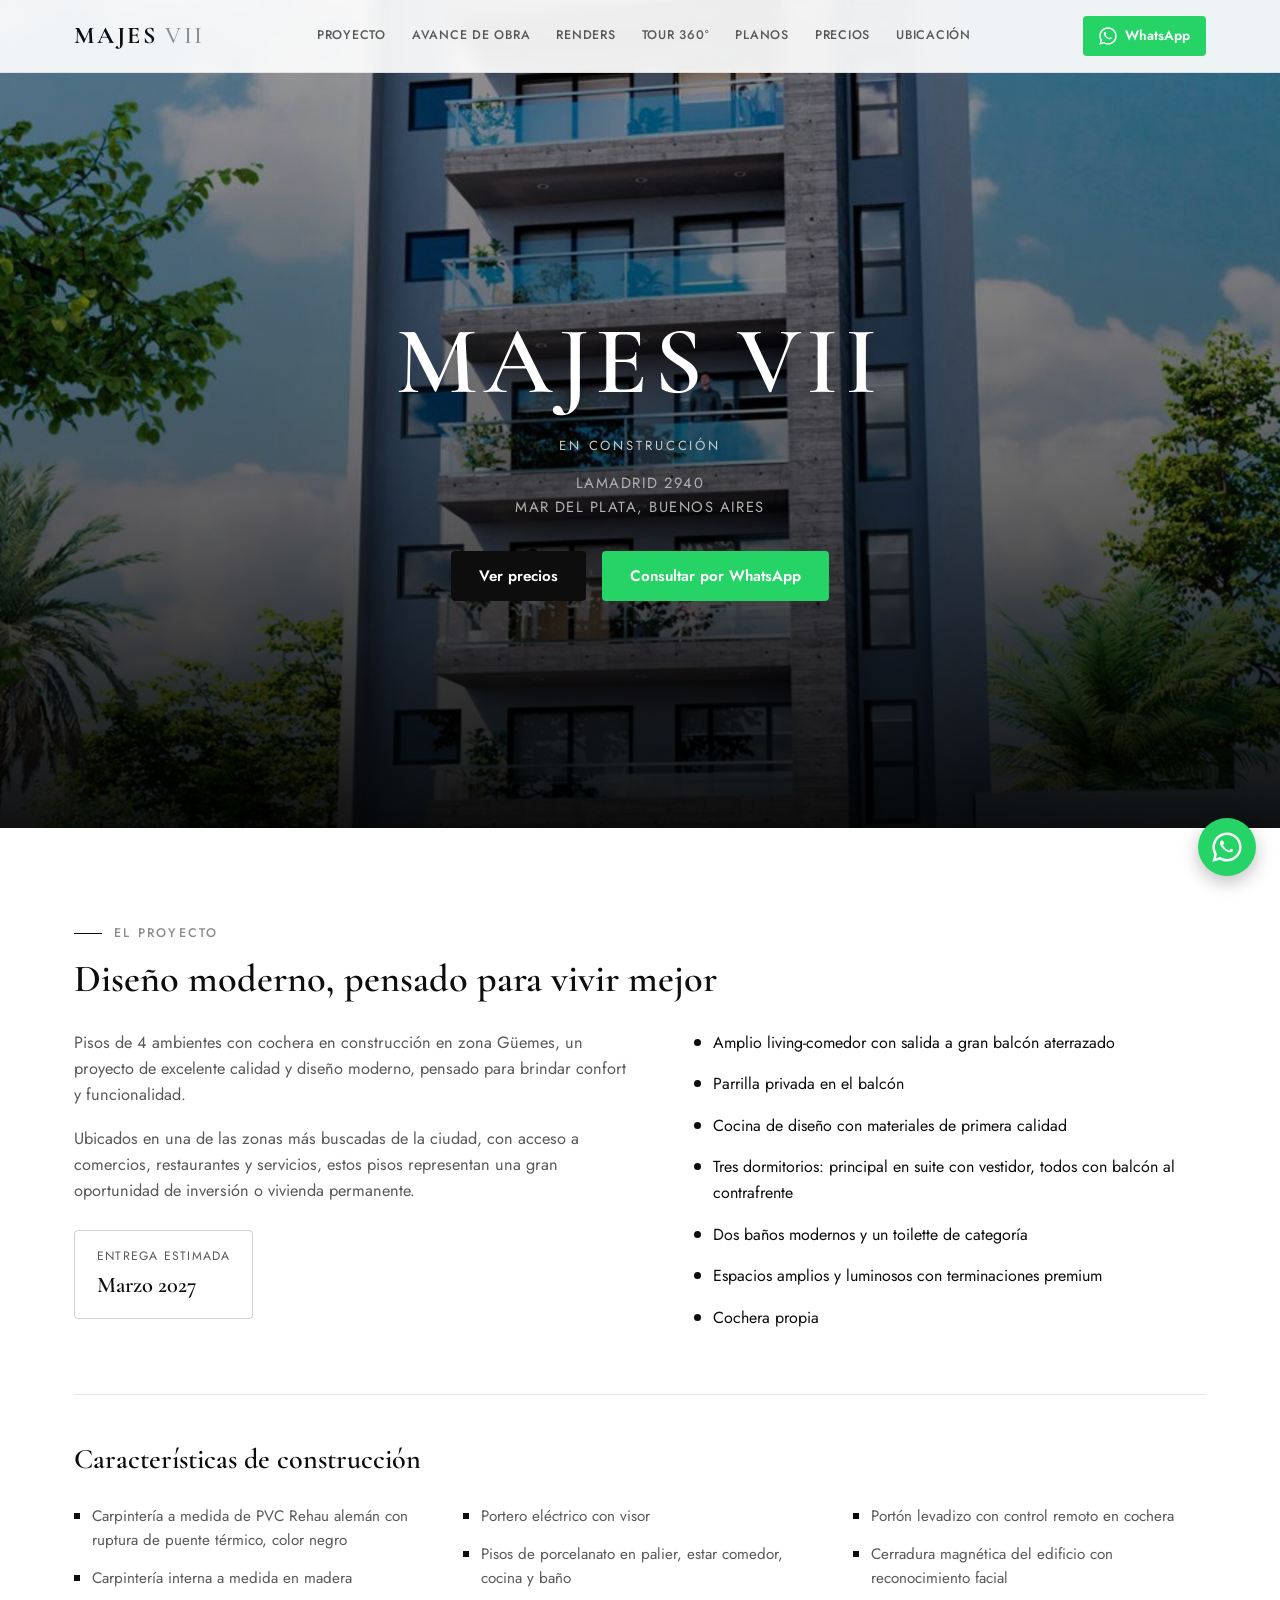
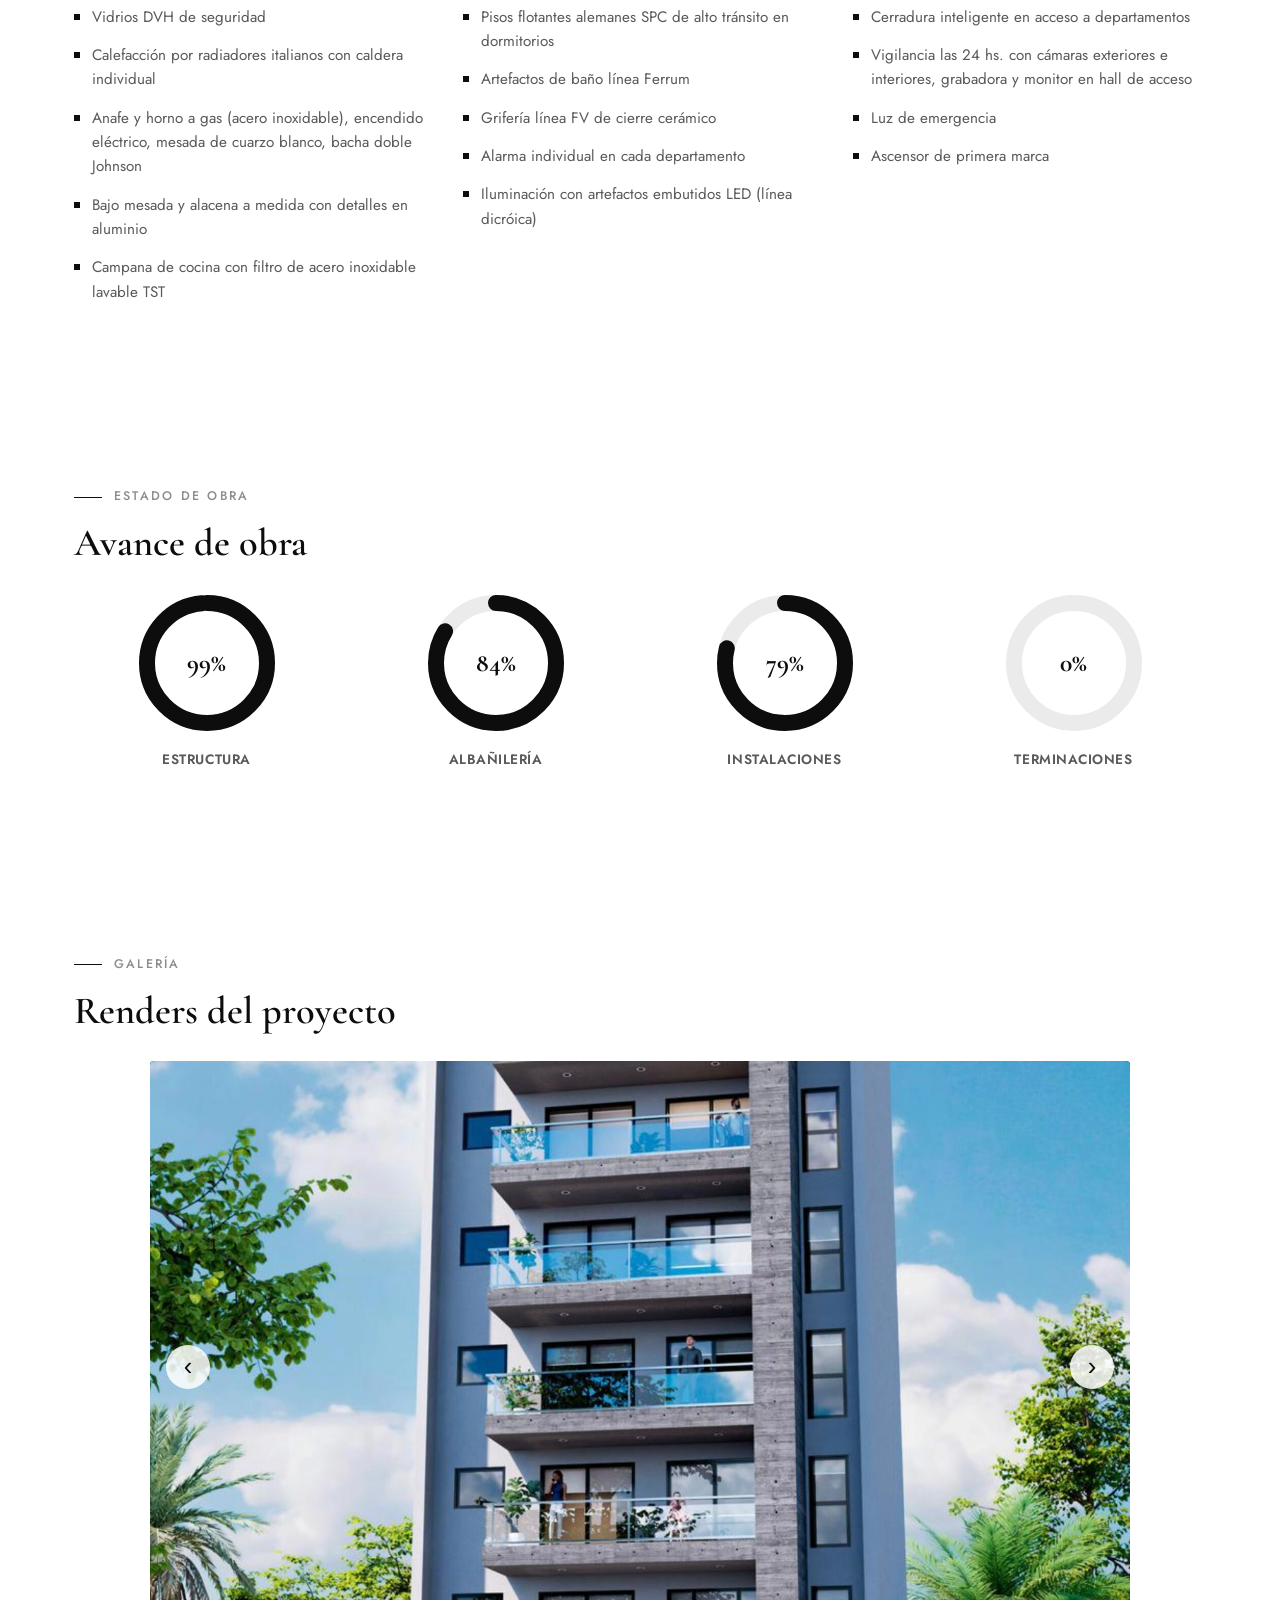
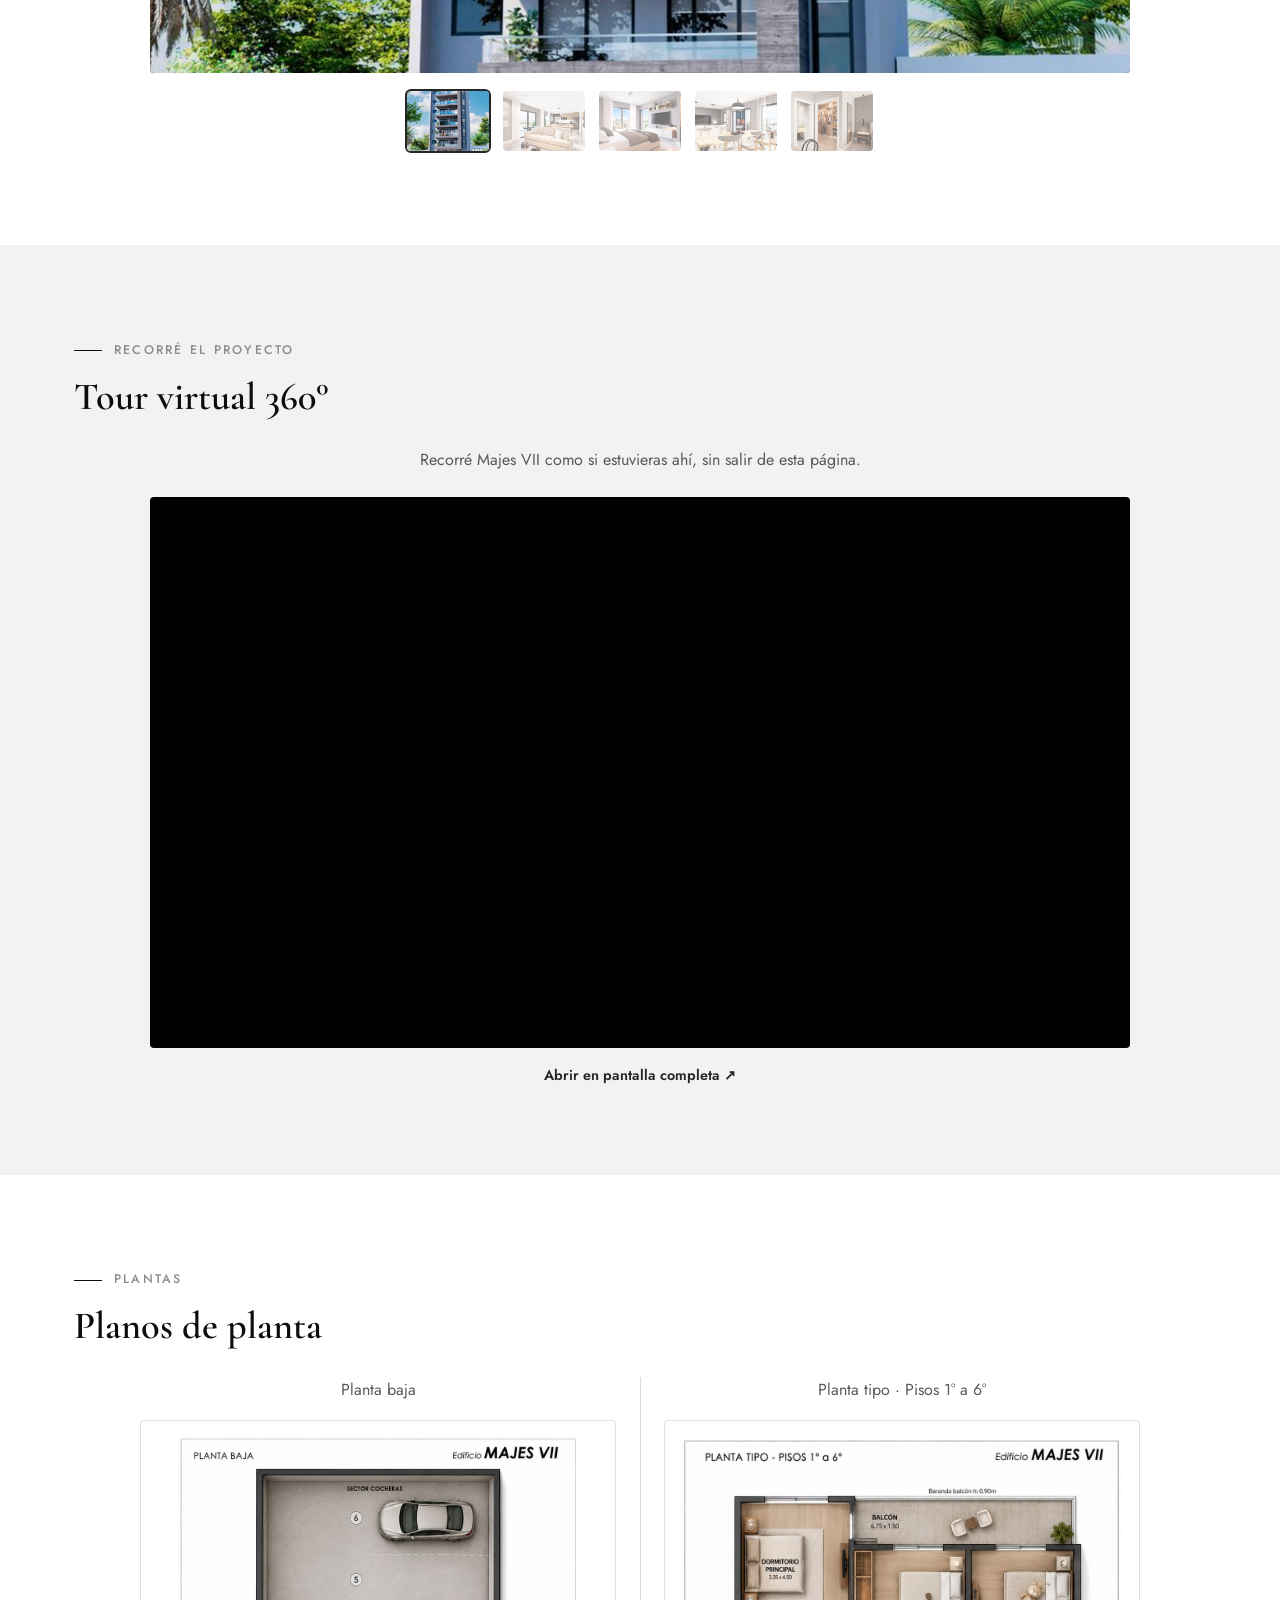
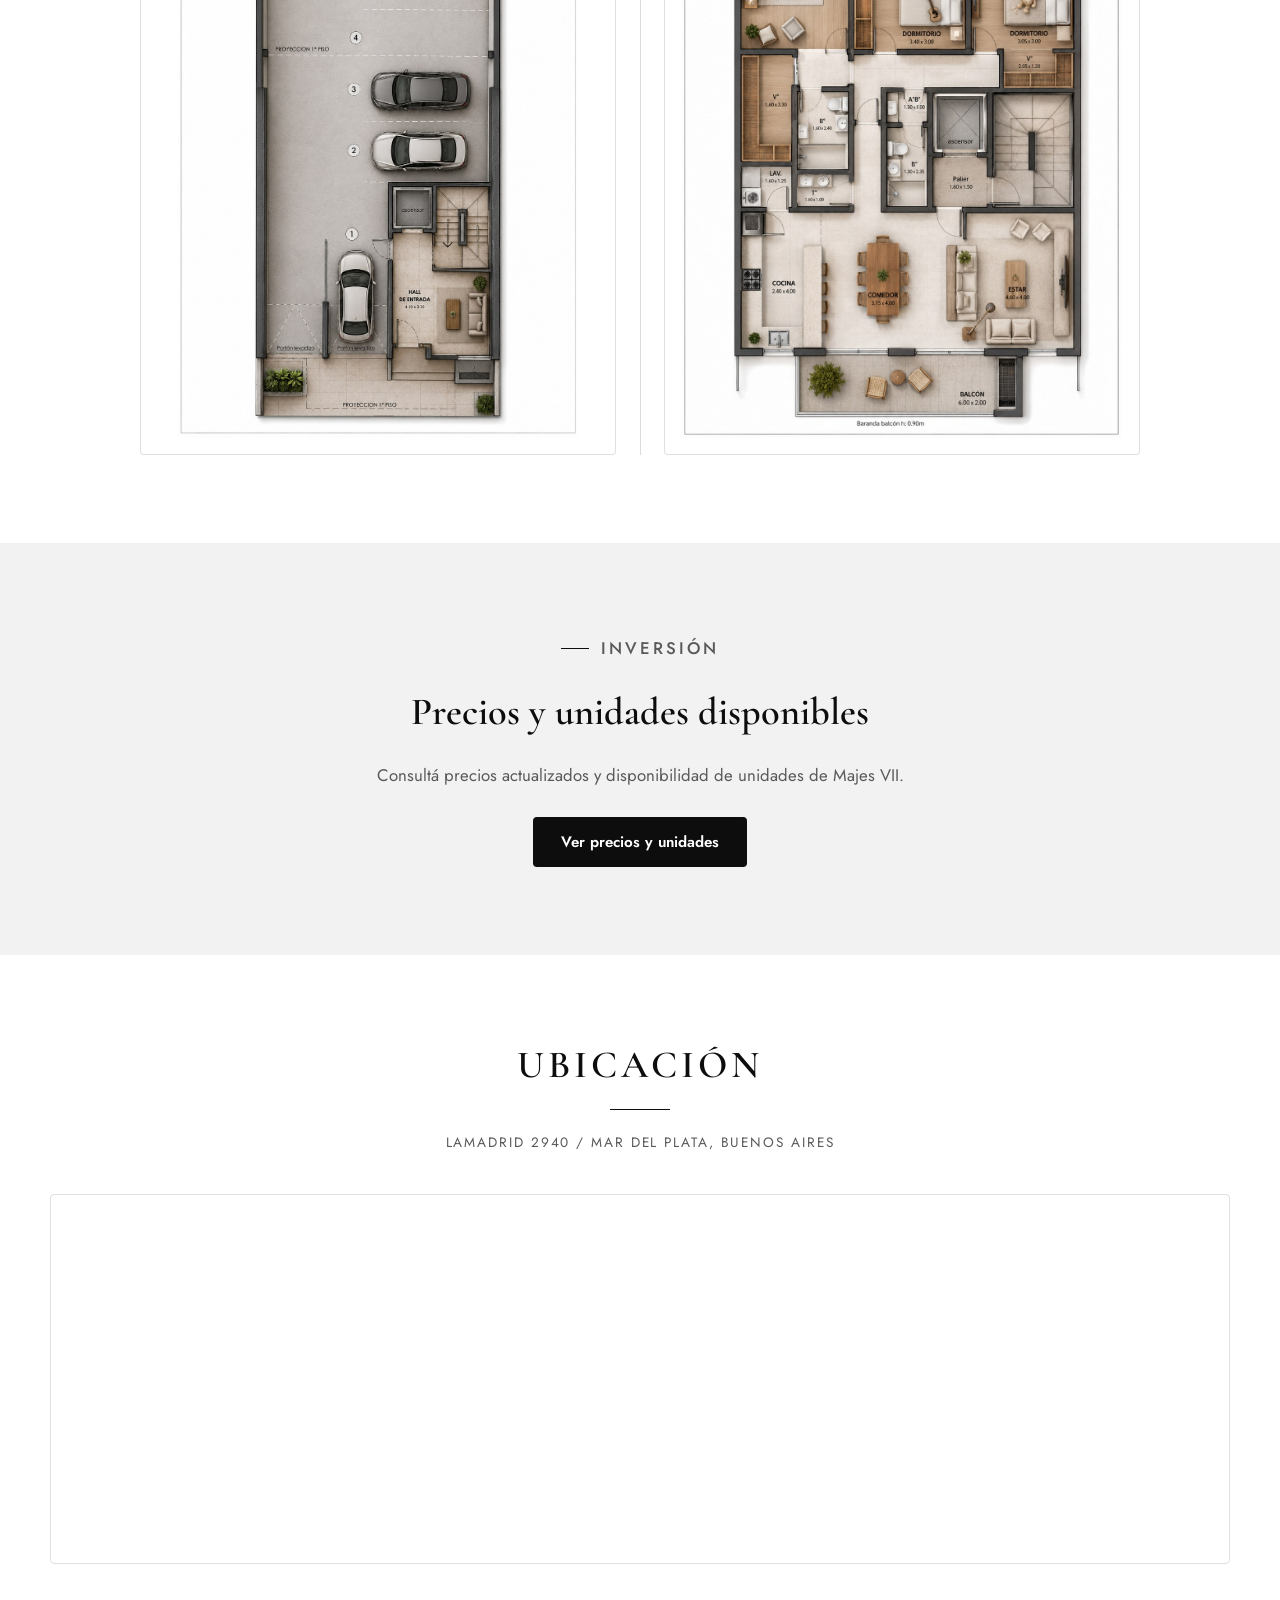
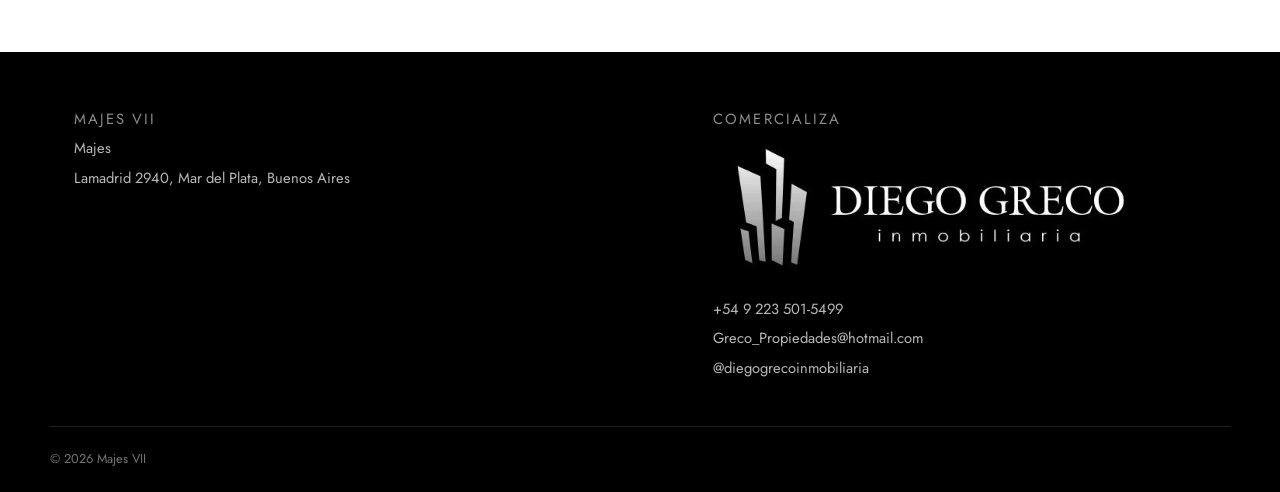
==== commit 88373122: "Add files via upload" ====
--- a/index.html
+++ b/index.html
@@ -17,7 +17,6 @@
     <a href="#inicio" class="logo">MAJES <span>VII</span></a>
     <nav class="nav" id="nav">
       <a href="#proyecto">Proyecto</a>
-      <a href="#caracteristicas">Características</a>
       <a href="#avance">Avance de obra</a>
       <a href="#renders">Renders</a>
       <a href="#tour360">Tour 360°</a>
@@ -75,41 +74,37 @@
         <li><span class="dot"></span>Cochera propia</li>
       </ul>
     </div>
-  </div>
-</section>
-
-<!-- CARACTERÍSTICAS DE CONSTRUCCIÓN -->
-<section class="section section-alt" id="caracteristicas">
-  <div class="container">
-    <p class="section-tag">Calidad constructiva</p>
-    <h2>Características de construcción</h2>
-    <div class="specs-grid">
-      <ul class="specs-list">
-        <li>Carpintería a medida de PVC Rehau alemán con ruptura de puente térmico, color negro</li>
-        <li>Carpintería interna a medida en madera</li>
-        <li>Vidrios DVH de seguridad</li>
-        <li>Calefacción por radiadores italianos con caldera individual</li>
-        <li>Anafe y horno a gas (acero inoxidable), encendido eléctrico, mesada de cuarzo blanco, bacha doble Johnson</li>
-        <li>Bajo mesada y alacena a medida con detalles en aluminio</li>
-        <li>Campana de cocina con filtro de acero inoxidable lavable TST</li>
-      </ul>
-      <ul class="specs-list">
-        <li>Portero eléctrico con visor</li>
-        <li>Pisos de porcelanato en palier, estar comedor, cocina y baño</li>
-        <li>Pisos flotantes alemanes SPC de alto tránsito en dormitorios</li>
-        <li>Artefactos de baño línea Ferrum</li>
-        <li>Grifería línea FV de cierre cerámico</li>
-        <li>Alarma individual en cada departamento</li>
-        <li>Iluminación con artefactos embutidos LED (línea dicróica)</li>
-      </ul>
-      <ul class="specs-list">
-        <li>Portón levadizo con control remoto en cochera</li>
-        <li>Cerradura magnética del edificio con reconocimiento facial</li>
-        <li>Cerradura inteligente en acceso a departamentos</li>
-        <li>Vigilancia las 24 hs. con cámaras exteriores e interiores, grabadora y monitor en hall de acceso</li>
-        <li>Luz de emergencia</li>
-        <li>Ascensor de primera marca</li>
-      </ul>
+
+    <div class="caracteristicas-block">
+      <h3>Características de construcción</h3>
+      <div class="specs-grid">
+        <ul class="specs-list">
+          <li>Carpintería a medida de PVC Rehau alemán con ruptura de puente térmico, color negro</li>
+          <li>Carpintería interna a medida en madera</li>
+          <li>Vidrios DVH de seguridad</li>
+          <li>Calefacción por radiadores italianos con caldera individual</li>
+          <li>Anafe y horno a gas (acero inoxidable), encendido eléctrico, mesada de cuarzo blanco, bacha doble Johnson</li>
+          <li>Bajo mesada y alacena a medida con detalles en aluminio</li>
+          <li>Campana de cocina con filtro de acero inoxidable lavable TST</li>
+        </ul>
+        <ul class="specs-list">
+          <li>Portero eléctrico con visor</li>
+          <li>Pisos de porcelanato en palier, estar comedor, cocina y baño</li>
+          <li>Pisos flotantes alemanes SPC de alto tránsito en dormitorios</li>
+          <li>Artefactos de baño línea Ferrum</li>
+          <li>Grifería línea FV de cierre cerámico</li>
+          <li>Alarma individual en cada departamento</li>
+          <li>Iluminación con artefactos embutidos LED (línea dicróica)</li>
+        </ul>
+        <ul class="specs-list">
+          <li>Portón levadizo con control remoto en cochera</li>
+          <li>Cerradura magnética del edificio con reconocimiento facial</li>
+          <li>Cerradura inteligente en acceso a departamentos</li>
+          <li>Vigilancia las 24 hs. con cámaras exteriores e interiores, grabadora y monitor en hall de acceso</li>
+          <li>Luz de emergencia</li>
+          <li>Ascensor de primera marca</li>
+        </ul>
+      </div>
     </div>
   </div>
 </section>
--- a/style.css
+++ b/style.css
@@ -7,7 +7,7 @@
   --accent-dark: #262626;
   --whatsapp: #25d366;
   --whatsapp-dark: #1ebd5a;
-  --progress: #2563eb;
+  --progress: #0d0d0d;
   --radius: 4px;
   --max-width: 1180px;
   --font-display: 'Cormorant Garamond', serif;
@@ -263,6 +263,17 @@
   flex-shrink: 0;
 }
 
+/* Características (merged into Proyecto) */
+.caracteristicas-block {
+  margin-top: 64px;
+  padding-top: 48px;
+  border-top: 1px solid rgba(0,0,0,0.1);
+}
+.caracteristicas-block h3 {
+  font-size: clamp(1.4rem, 2.2vw, 1.8rem);
+  margin-bottom: 28px;
+}
+
 /* Specs */
 .specs-grid {
   display: grid;
@@ -305,12 +316,12 @@
 .avance-track {
   fill: none;
   stroke: rgba(0,0,0,0.08);
-  stroke-width: 10;
+  stroke-width: 16;
 }
 .avance-progress {
   fill: none;
   stroke: var(--progress);
-  stroke-width: 10;
+  stroke-width: 16;
   stroke-linecap: round;
 }
 .avance-percent {
@@ -382,6 +393,7 @@
 .carousel-next { right: 16px; }
 .carousel-thumbs {
   display: flex;
+  justify-content: center;
   gap: 10px;
   margin-top: 16px;
   overflow-x: auto;
@@ -444,28 +456,47 @@
 
 /* Plano */
 .planos-grid {
+  position: relative;
   display: grid;
   grid-template-columns: 1fr 1fr;
-  gap: 32px;
+  gap: 48px;
   max-width: 1000px;
   margin: 0 auto;
+}
+.planos-grid::before {
+  content: "";
+  position: absolute;
+  top: 0;
+  bottom: 0;
+  left: 50%;
+  width: 1px;
+  background: rgba(0,0,0,0.14);
 }
 .plano-item { text-align: center; }
 .plano-caption { color: var(--ink-soft); margin-bottom: 18px; }
 .plano-frame {
-  display: block;
-  width: 100%;
-  max-width: 640px;
+  display: flex;
+  align-items: center;
+  justify-content: center;
+  width: 100%;
+  max-width: 480px;
+  aspect-ratio: 3 / 4;
   margin: 0 auto;
   border: 1px solid rgba(0,0,0,0.12);
   border-radius: var(--radius);
-  padding: 0;
+  padding: 16px;
   background: #fff;
   cursor: pointer;
   overflow: hidden;
 }
+.plano-frame img {
+  width: 100%;
+  height: 100%;
+  object-fit: contain;
+}
 @media (max-width: 760px) {
   .planos-grid { grid-template-columns: 1fr; gap: 40px; }
+  .planos-grid::before { display: none; }
 }
 
 /* Precios */
@@ -520,7 +551,12 @@
   margin-bottom: 14px;
 }
 .footer-col p { margin-bottom: 6px; font-size: 0.92rem; }
-.footer-col a { color: #e6e6e6; font-weight: 500; }
+.footer-col a {
+  color: inherit;
+  font-weight: inherit;
+  font-family: inherit;
+  font-size: inherit;
+}
 .footer-col a:hover { color: #fff; }
 .dg-wordmark { margin-bottom: 10px; }
 .dg-name {
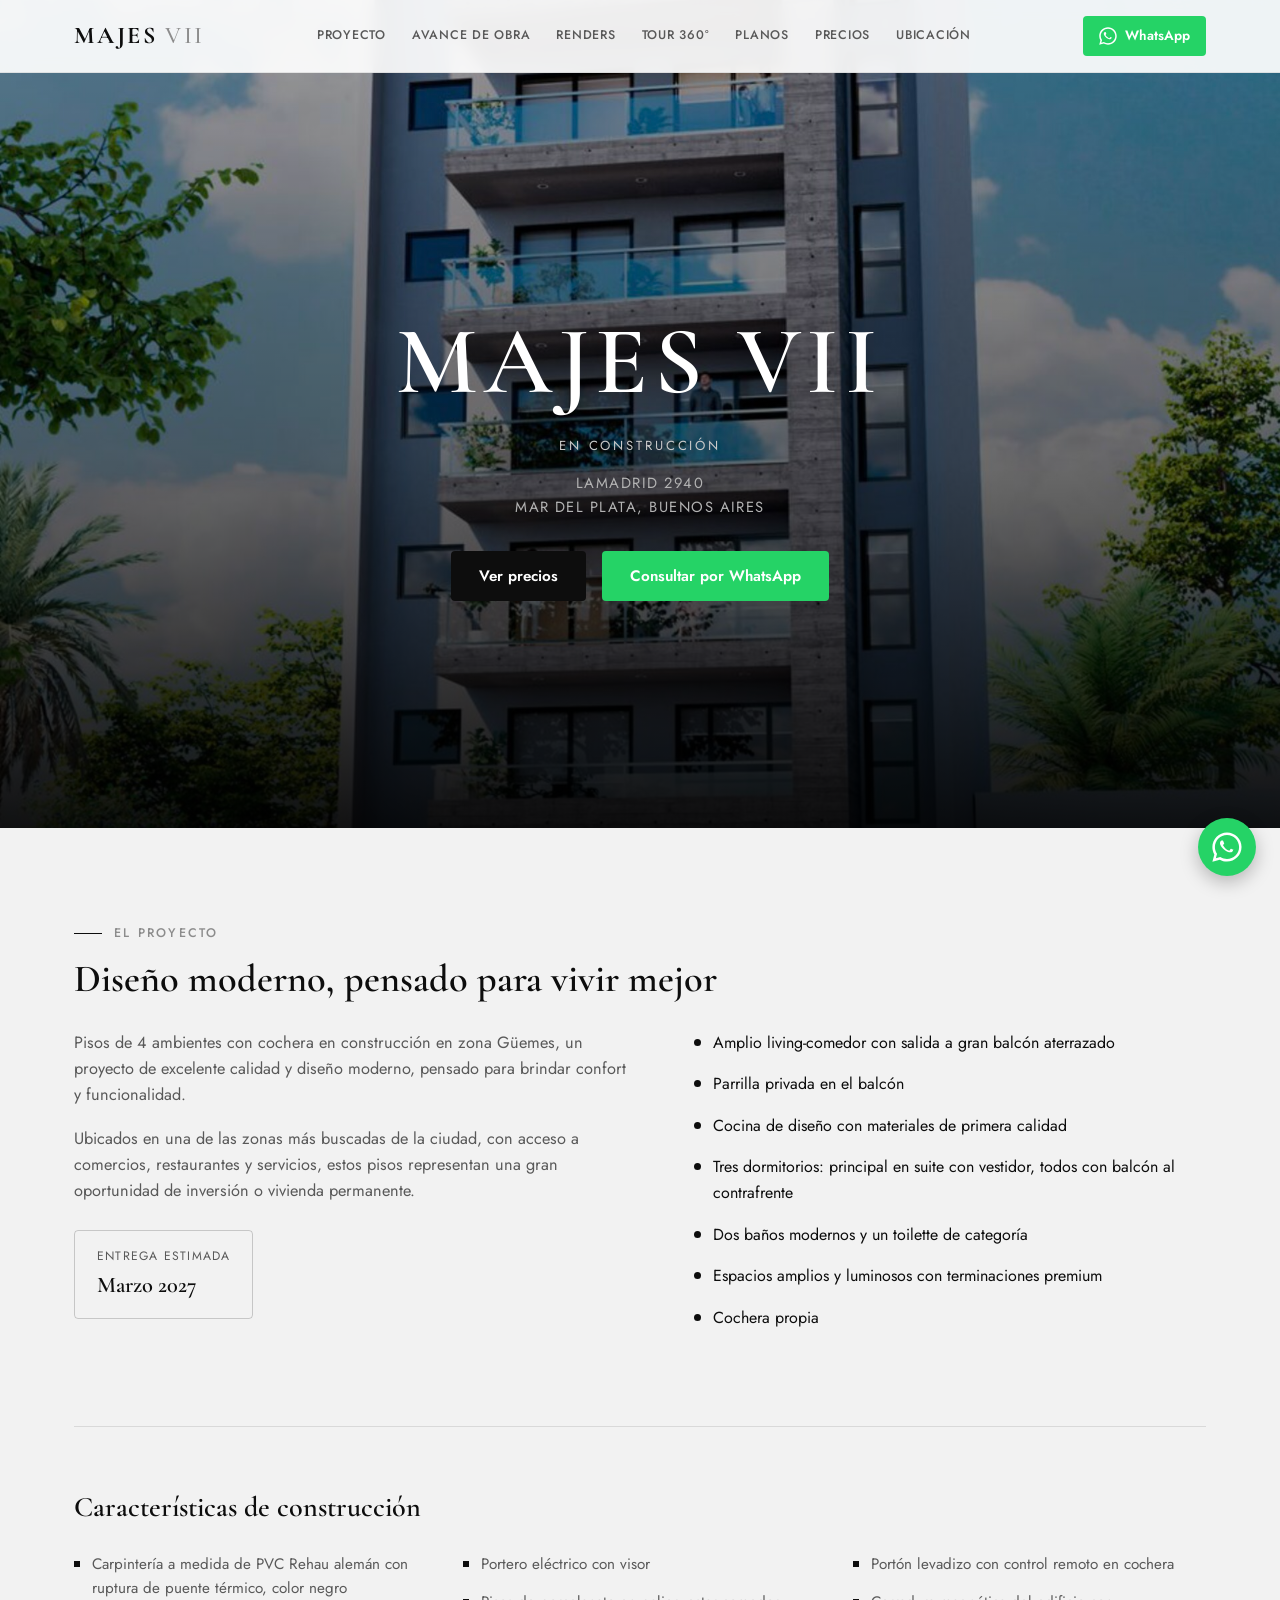
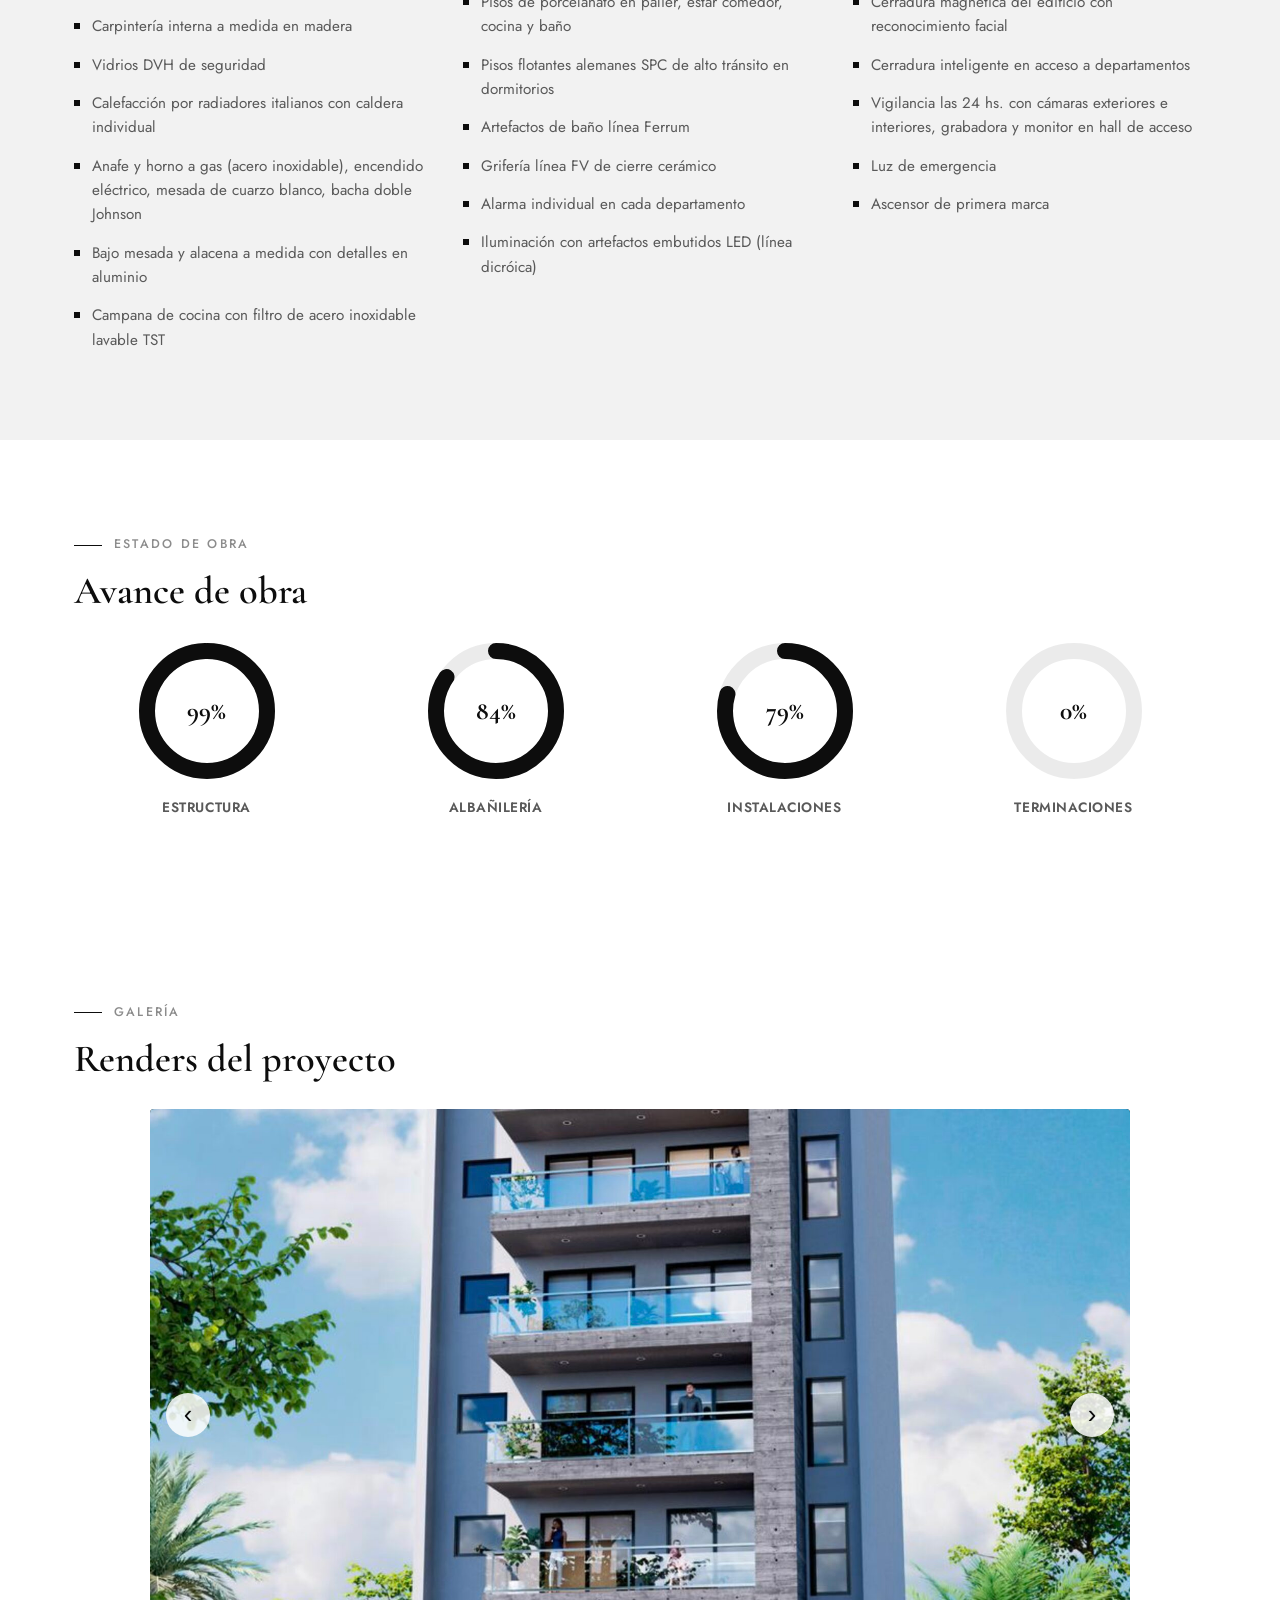
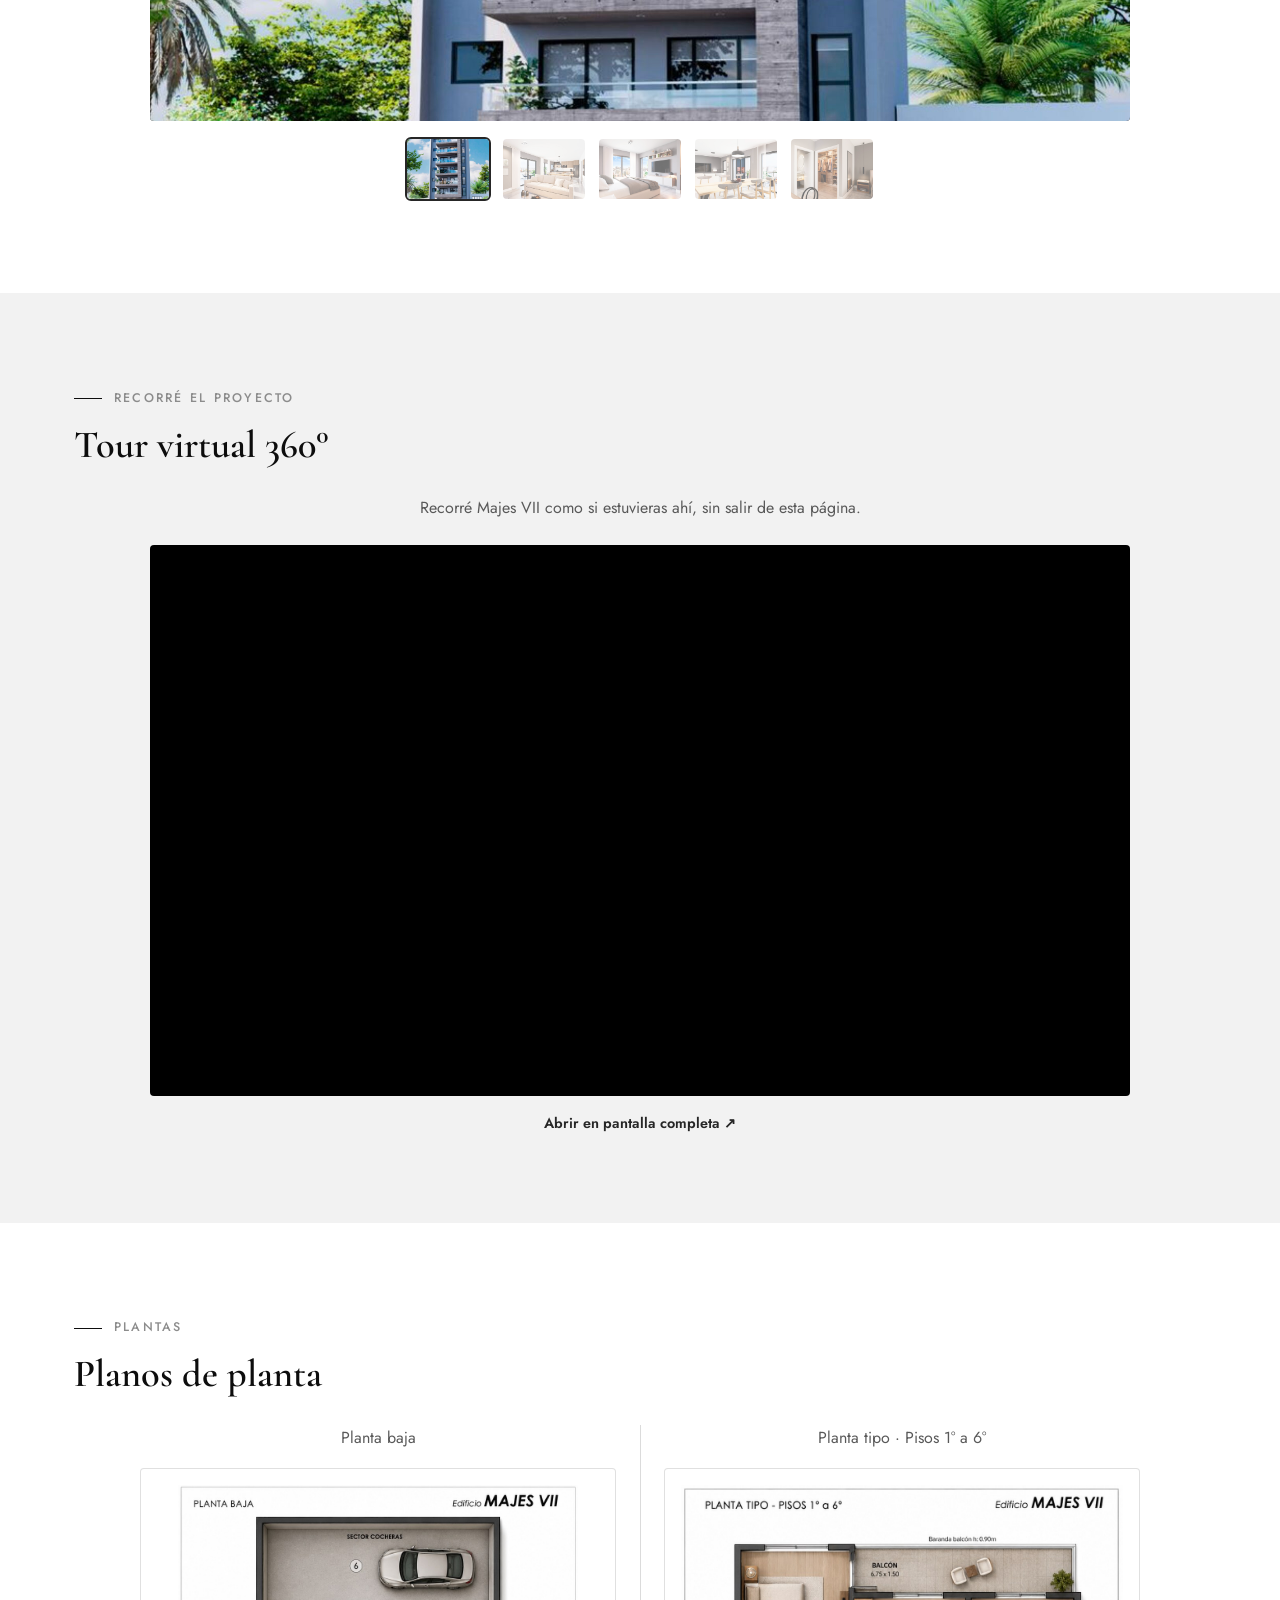
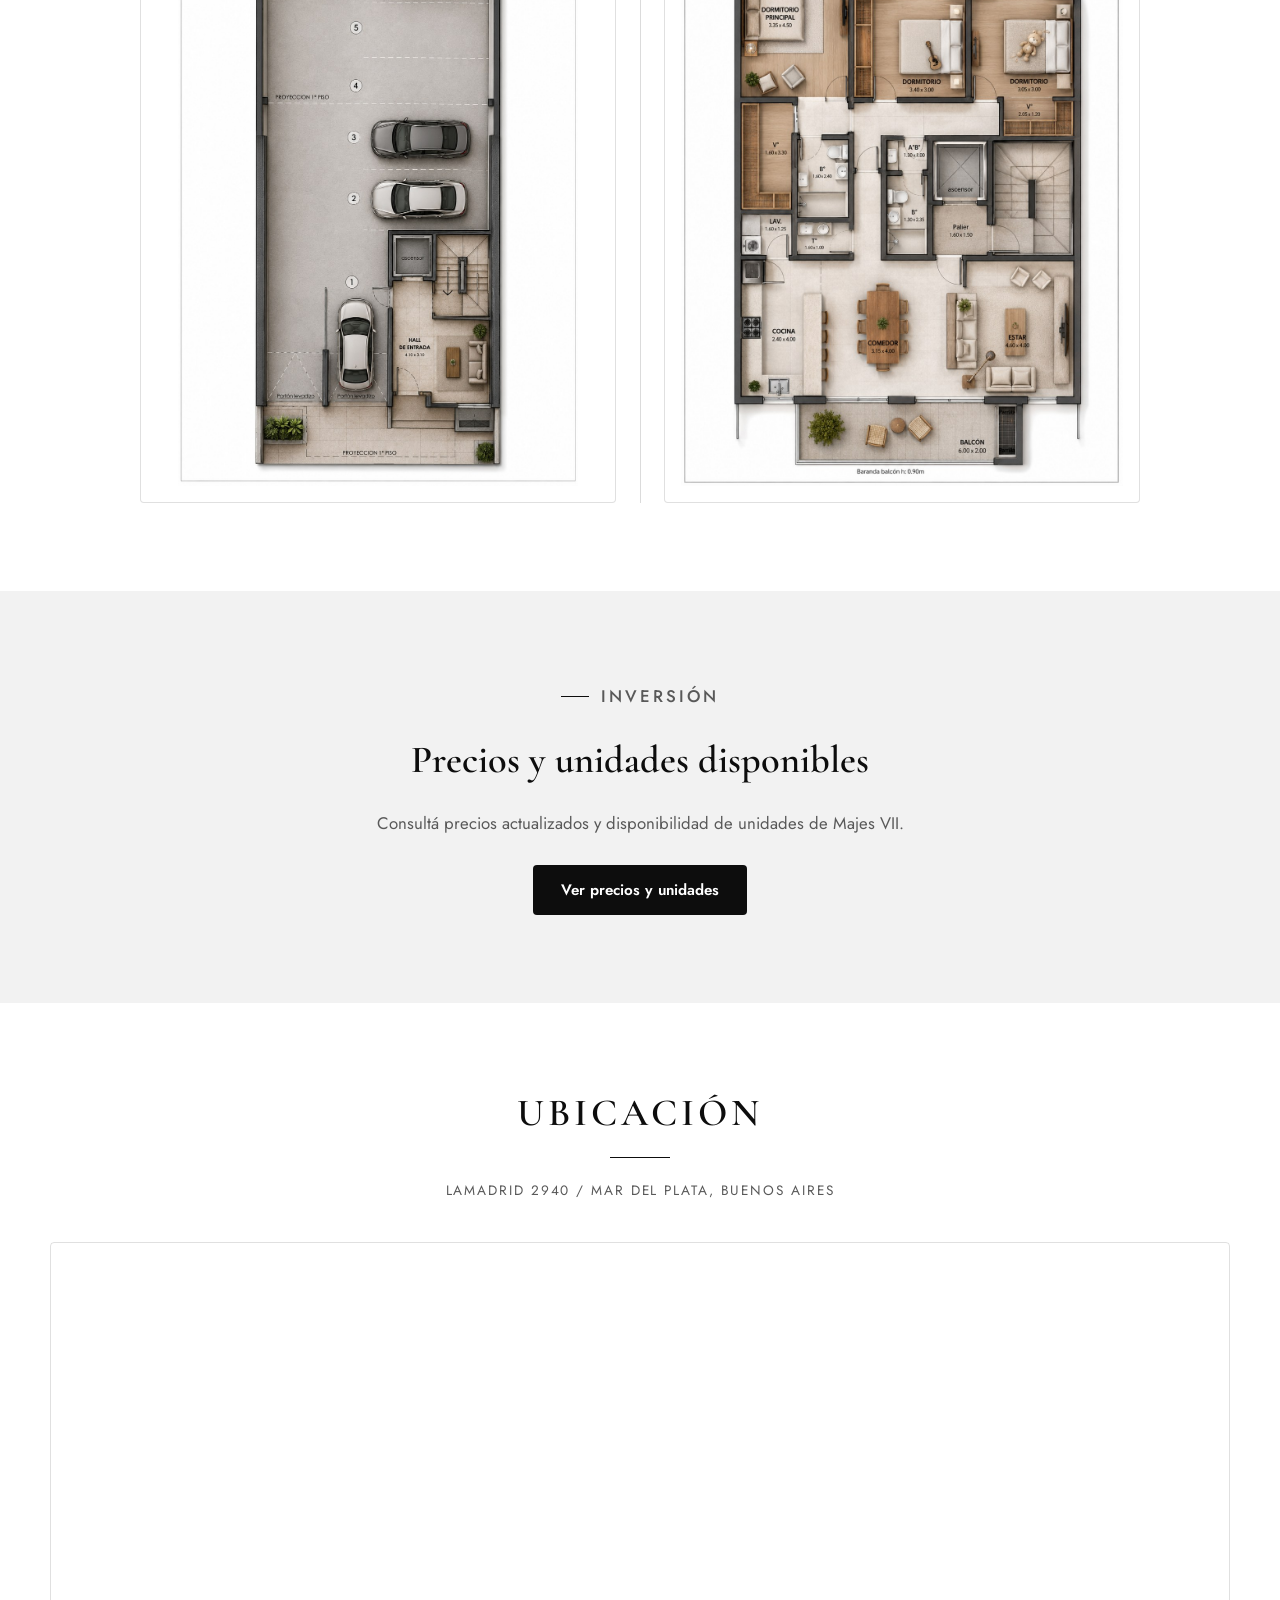
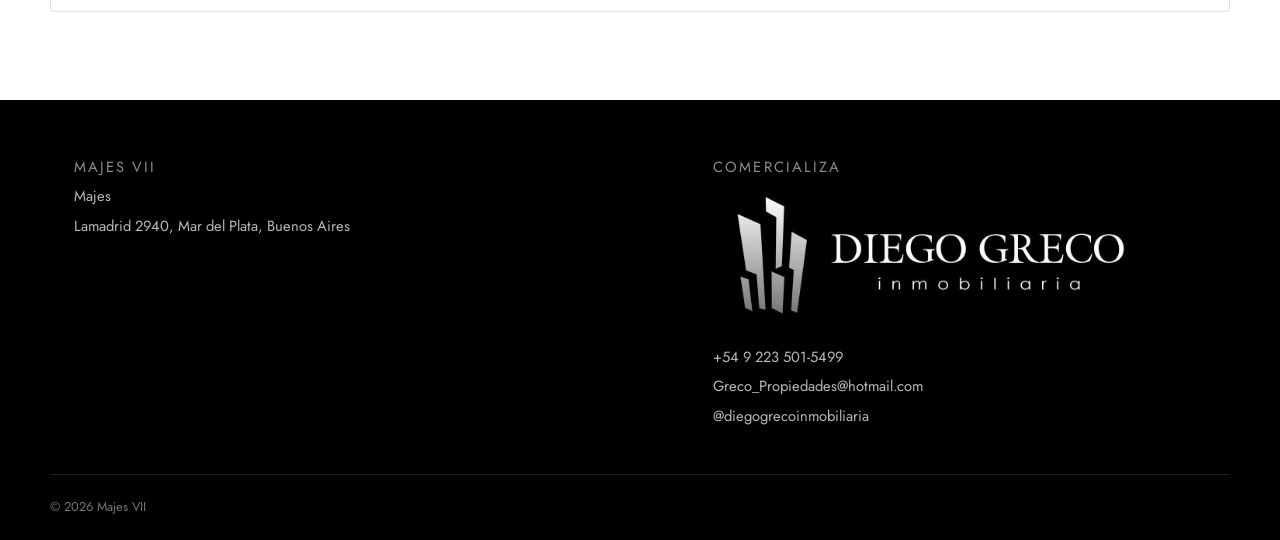
==== commit a1ab89ac: "Add files via upload" ====
--- a/index.html
+++ b/index.html
@@ -51,7 +51,7 @@
 </section>
 
 <!-- PROYECTO -->
-<section class="section" id="proyecto">
+<section class="section section-alt" id="proyecto">
   <div class="container">
     <p class="section-tag">El proyecto</p>
     <h2>Diseño moderno, pensado para vivir mejor</h2>
--- a/style.css
+++ b/style.css
@@ -265,8 +265,8 @@
 
 /* Características (merged into Proyecto) */
 .caracteristicas-block {
-  margin-top: 64px;
-  padding-top: 48px;
+  margin-top: 96px;
+  padding-top: 64px;
   border-top: 1px solid rgba(0,0,0,0.1);
 }
 .caracteristicas-block h3 {
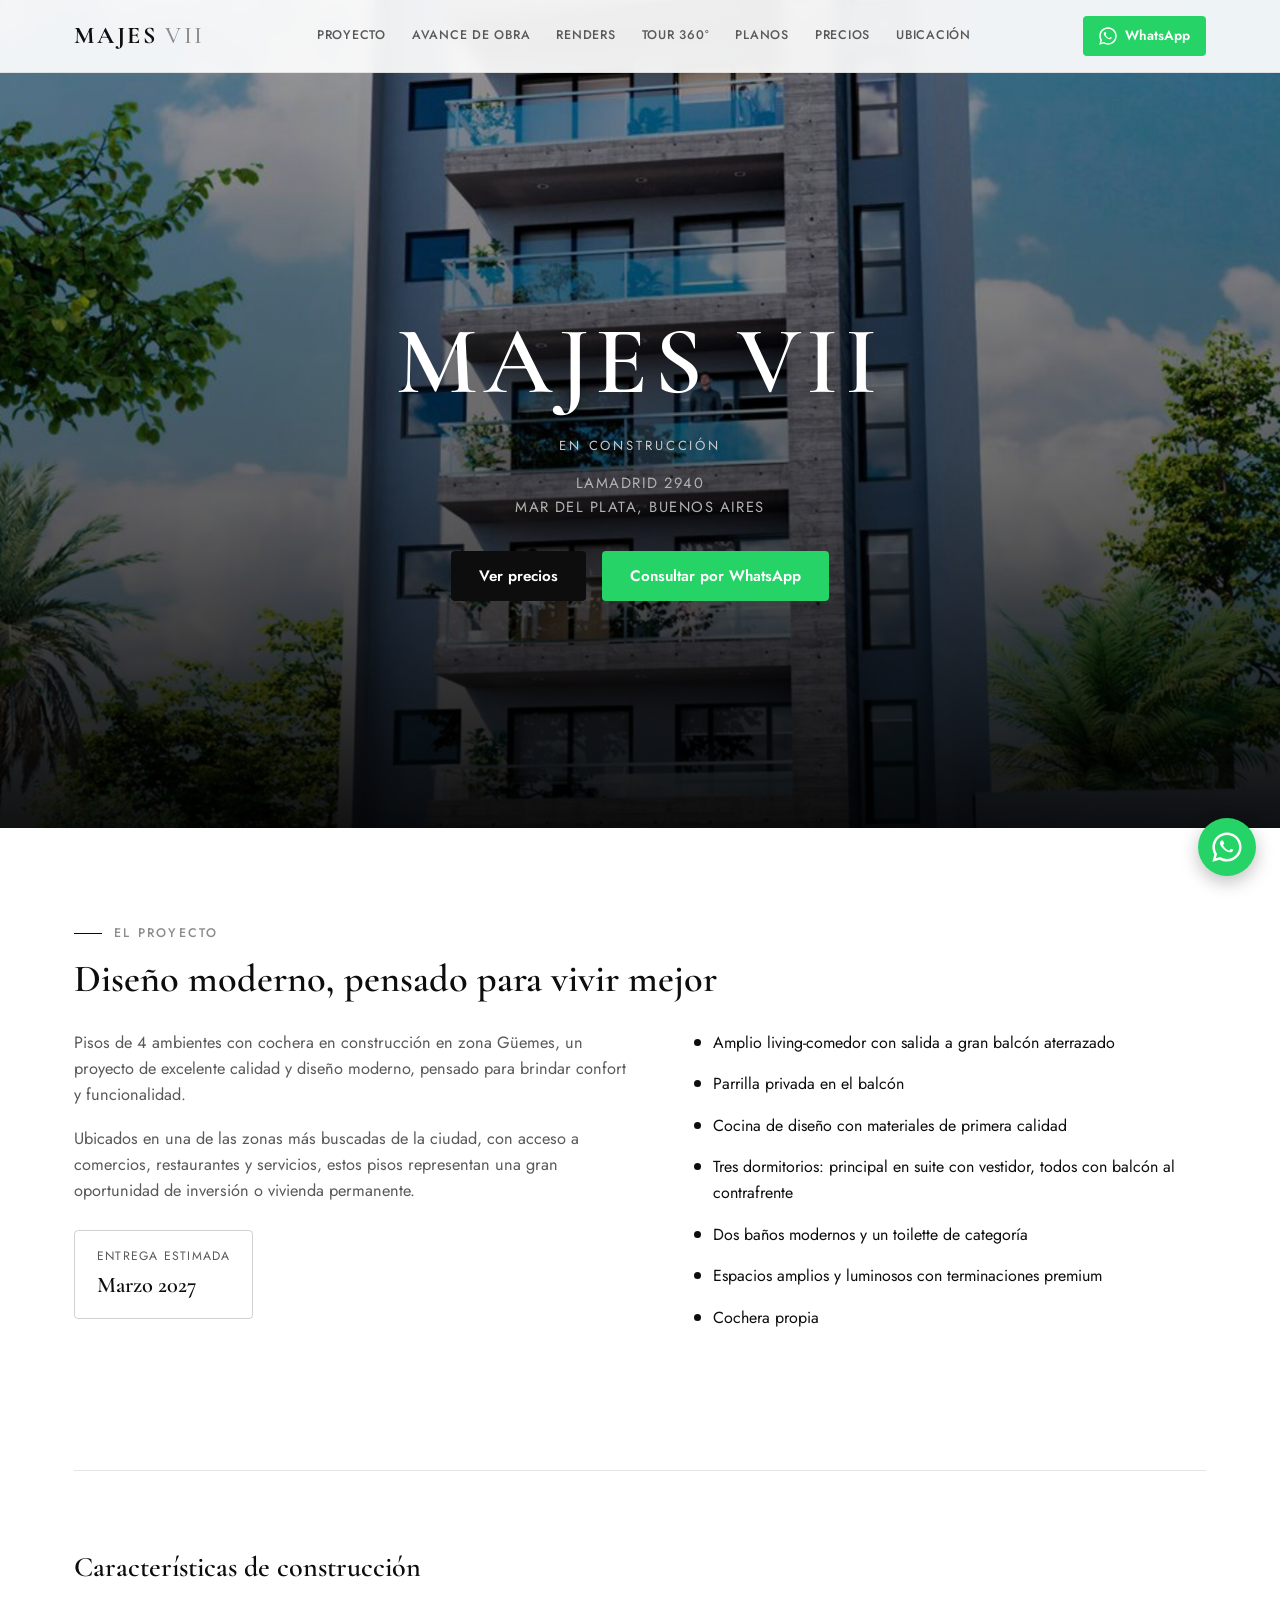
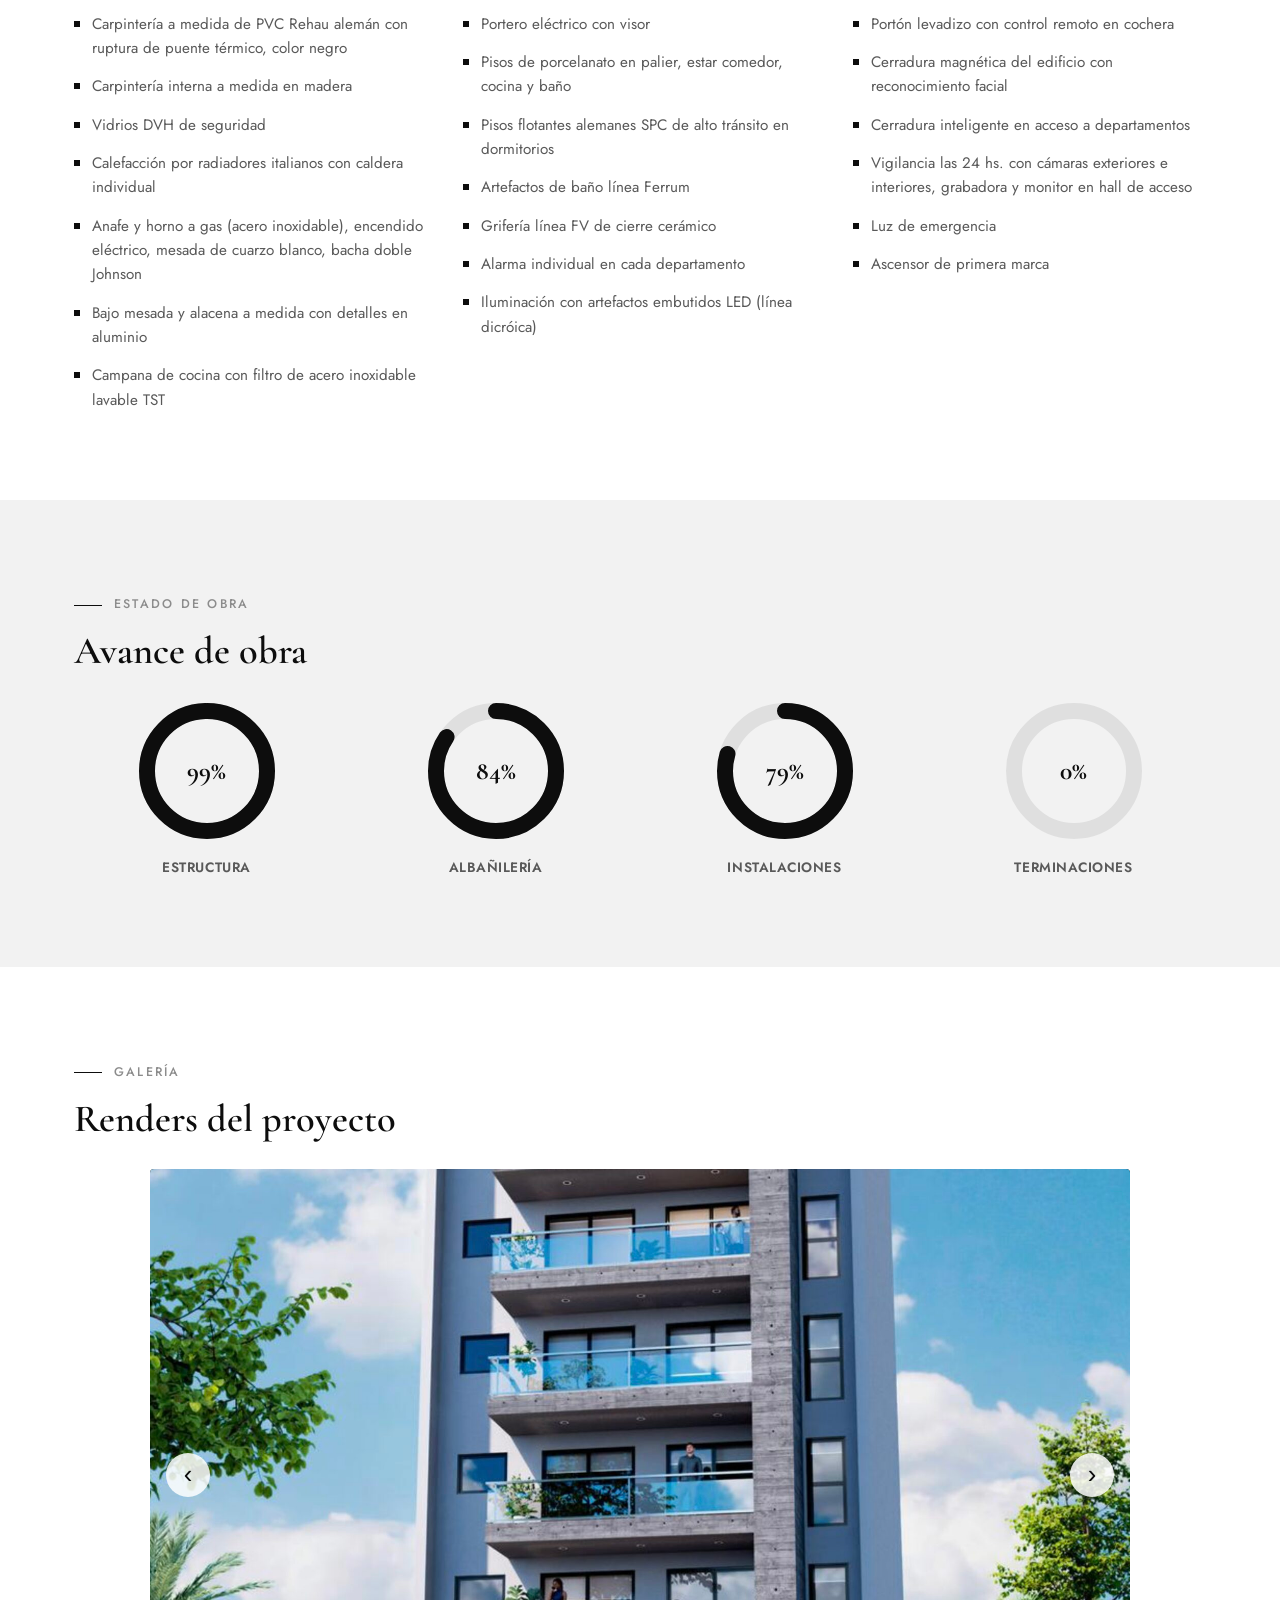
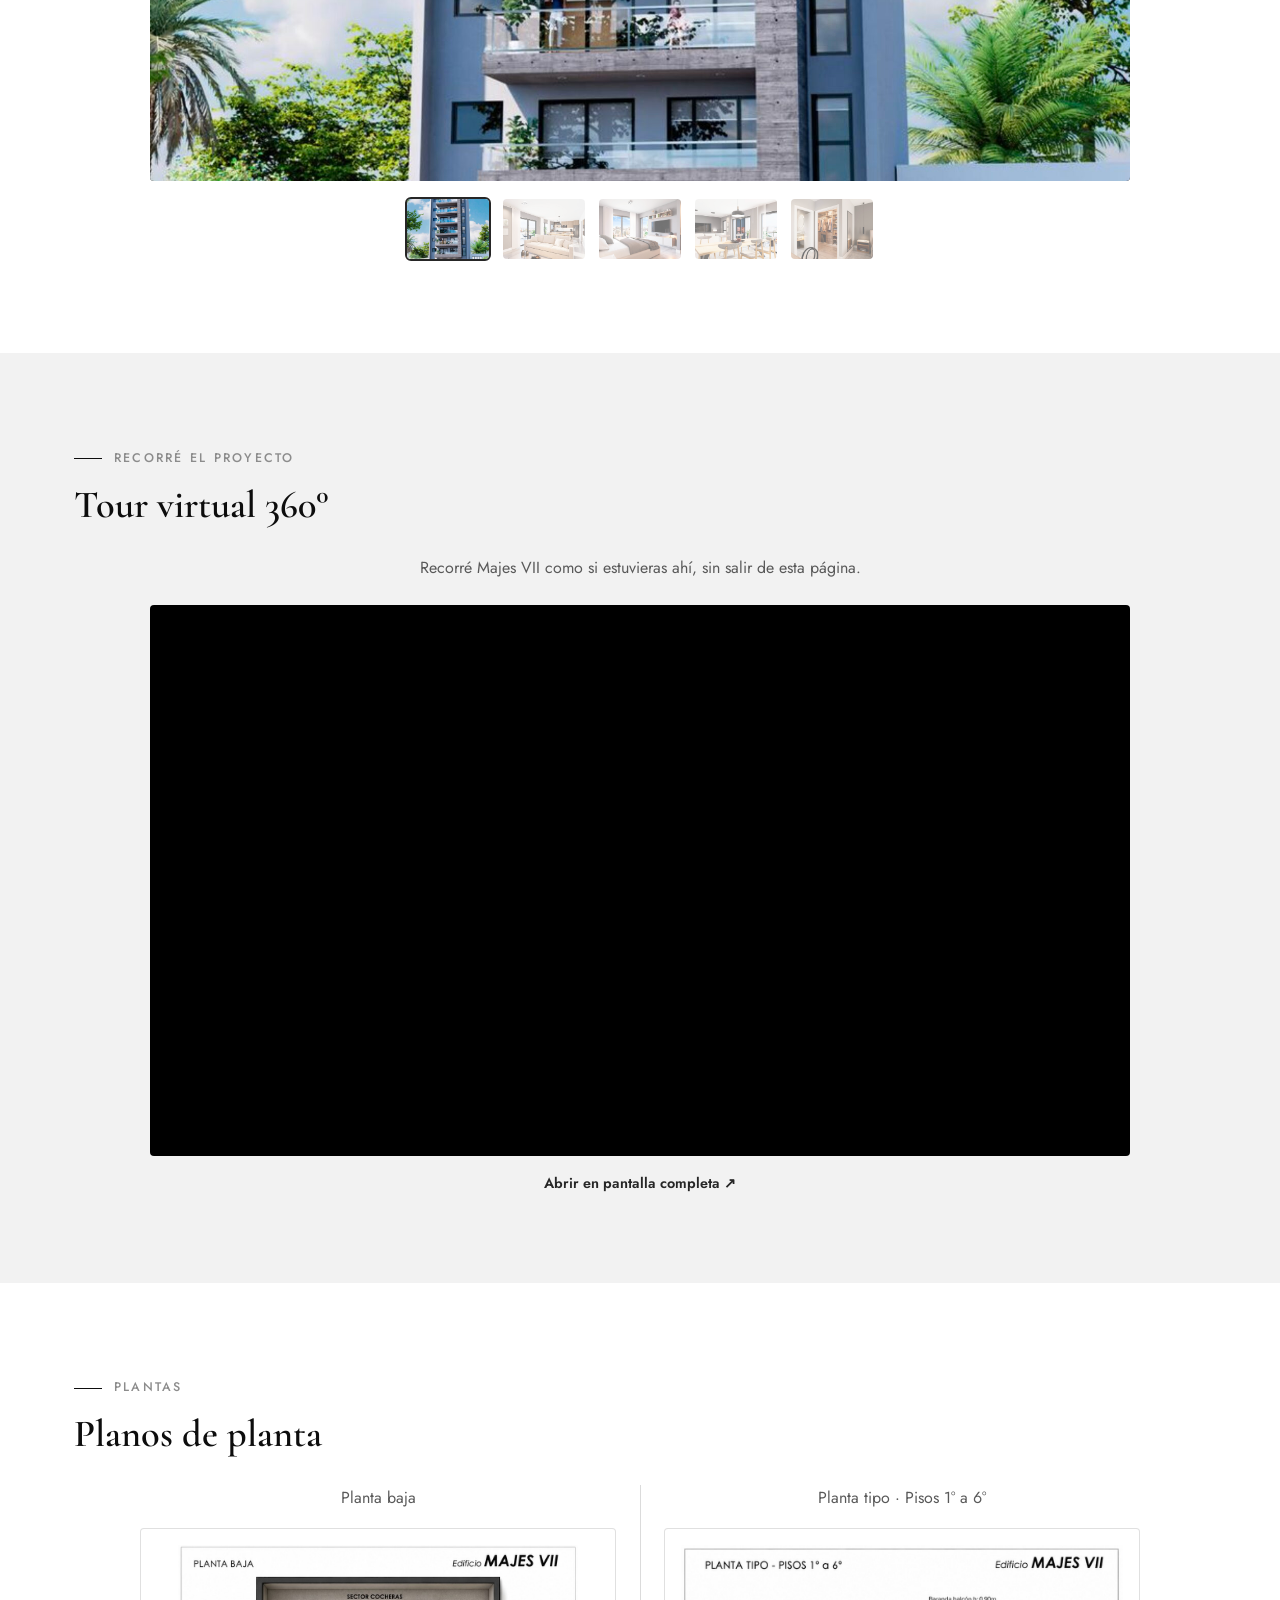
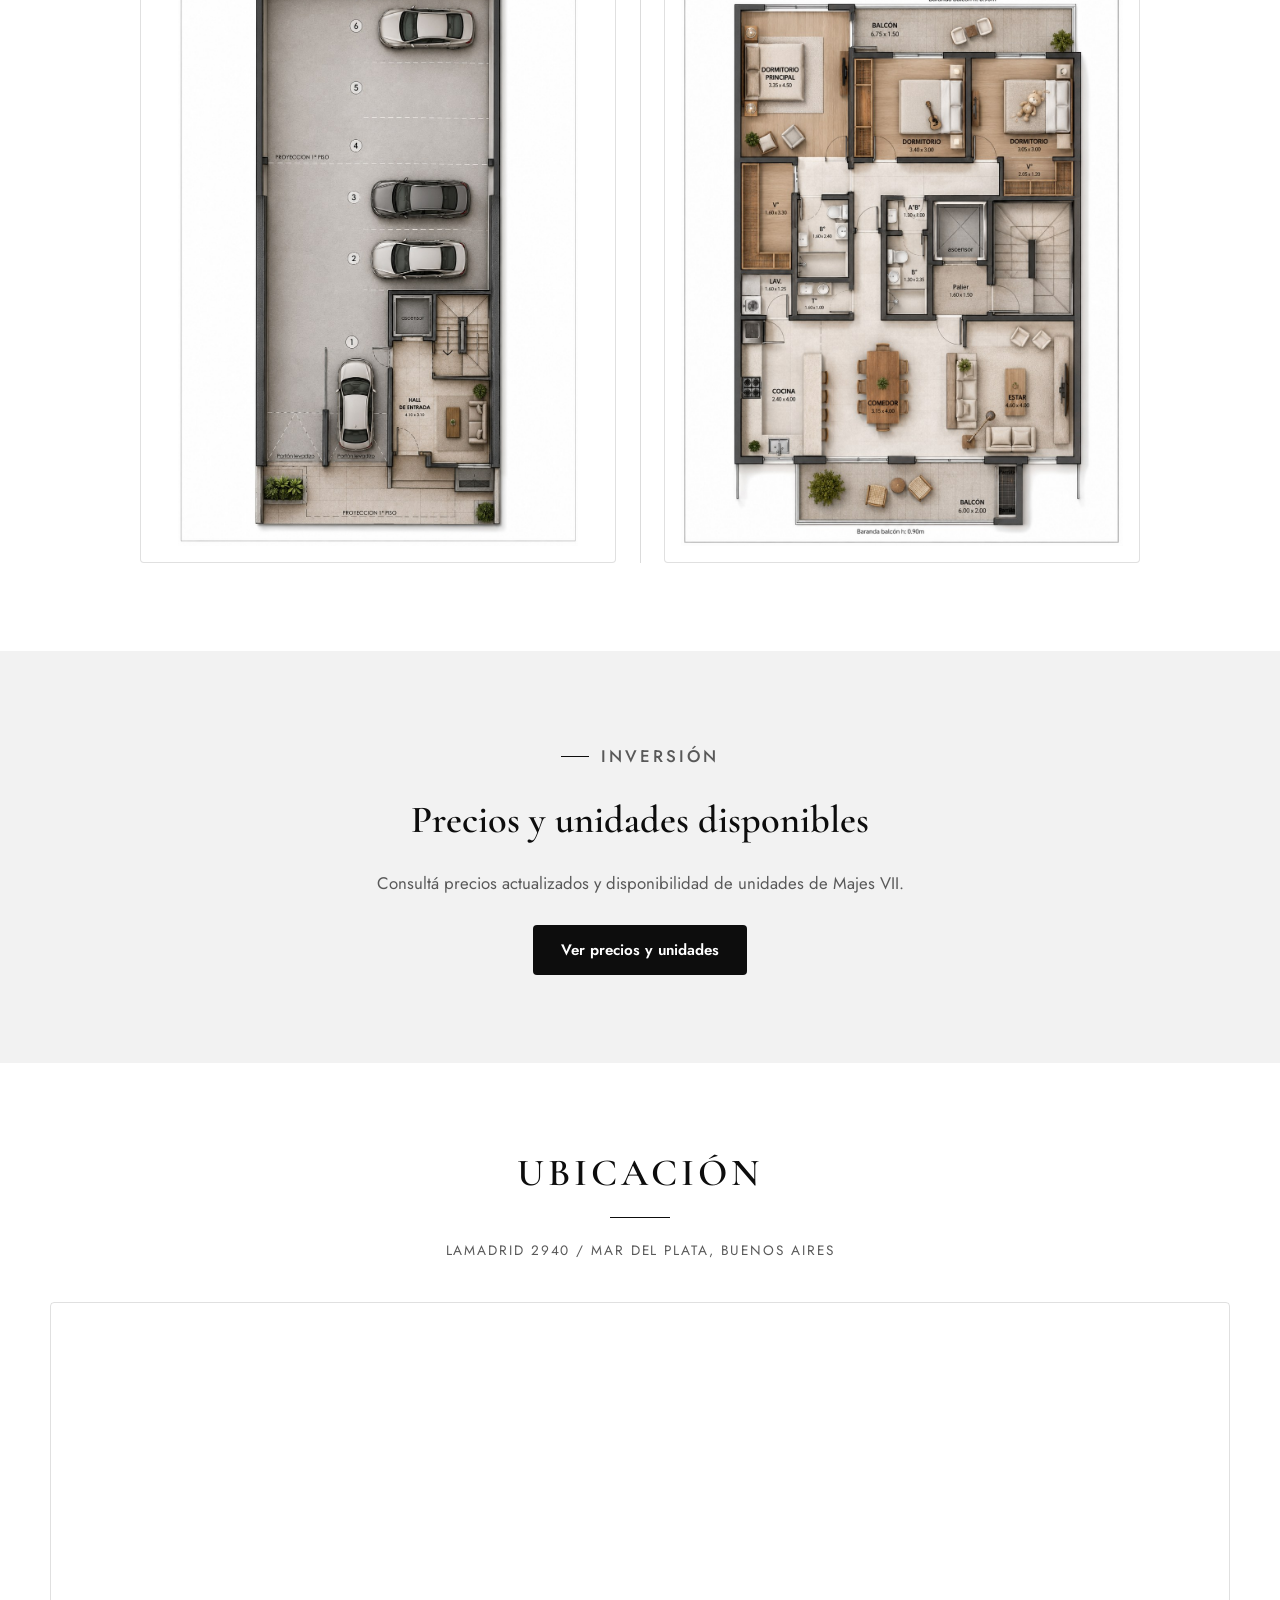
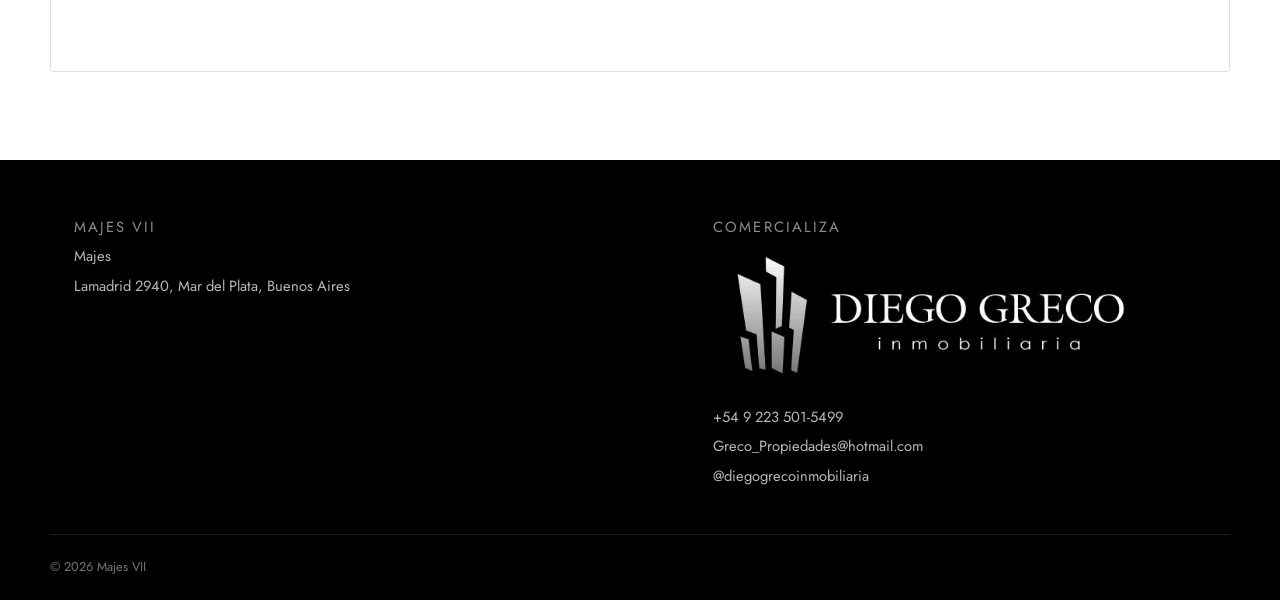
==== commit fdae47f5: "Add files via upload" ====
--- a/index.html
+++ b/index.html
@@ -51,7 +51,7 @@
 </section>
 
 <!-- PROYECTO -->
-<section class="section section-alt" id="proyecto">
+<section class="section" id="proyecto">
   <div class="container">
     <p class="section-tag">El proyecto</p>
     <h2>Diseño moderno, pensado para vivir mejor</h2>
@@ -110,7 +110,7 @@
 </section>
 
 <!-- AVANCE DE OBRA -->
-<section class="section" id="avance">
+<section class="section section-alt" id="avance">
   <div class="container">
     <p class="section-tag">Estado de obra</p>
     <h2>Avance de obra</h2>
--- a/style.css
+++ b/style.css
@@ -265,8 +265,8 @@
 
 /* Características (merged into Proyecto) */
 .caracteristicas-block {
-  margin-top: 96px;
-  padding-top: 64px;
+  margin-top: 140px;
+  padding-top: 80px;
   border-top: 1px solid rgba(0,0,0,0.1);
 }
 .caracteristicas-block h3 {
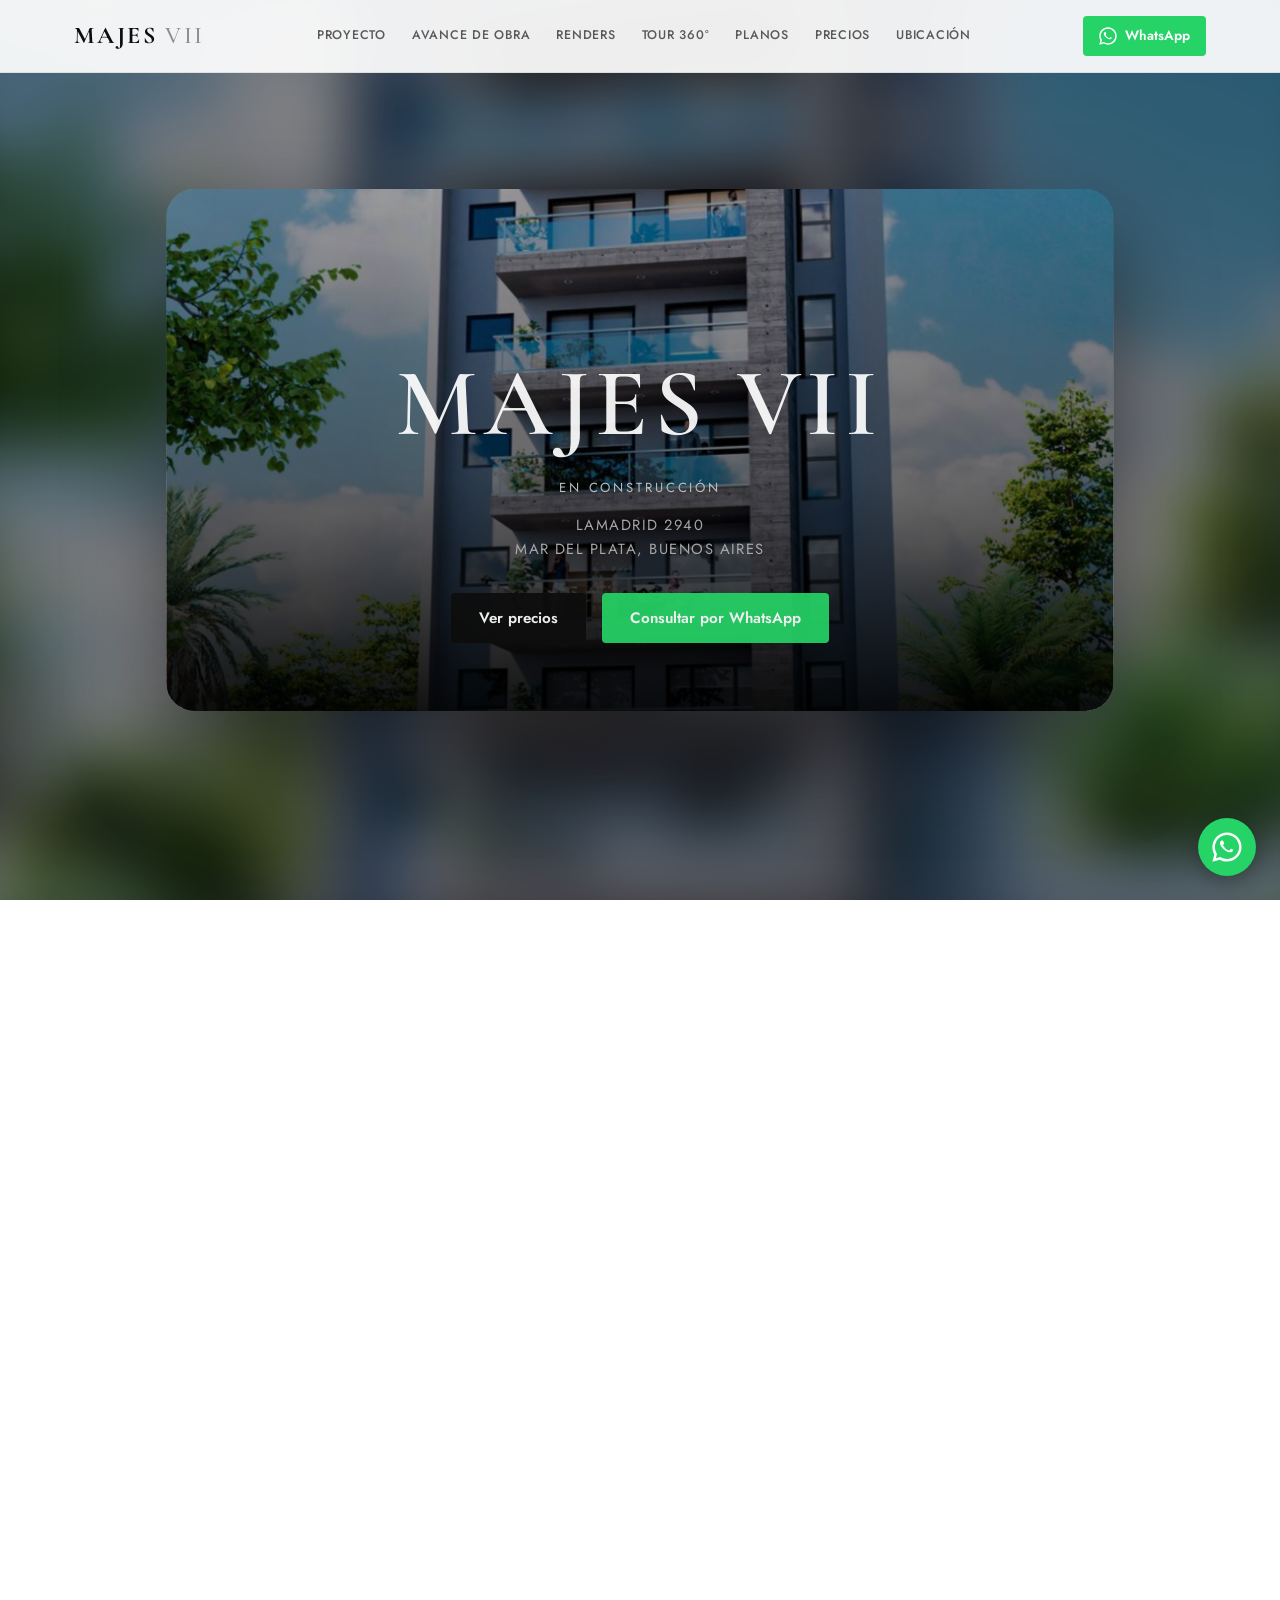
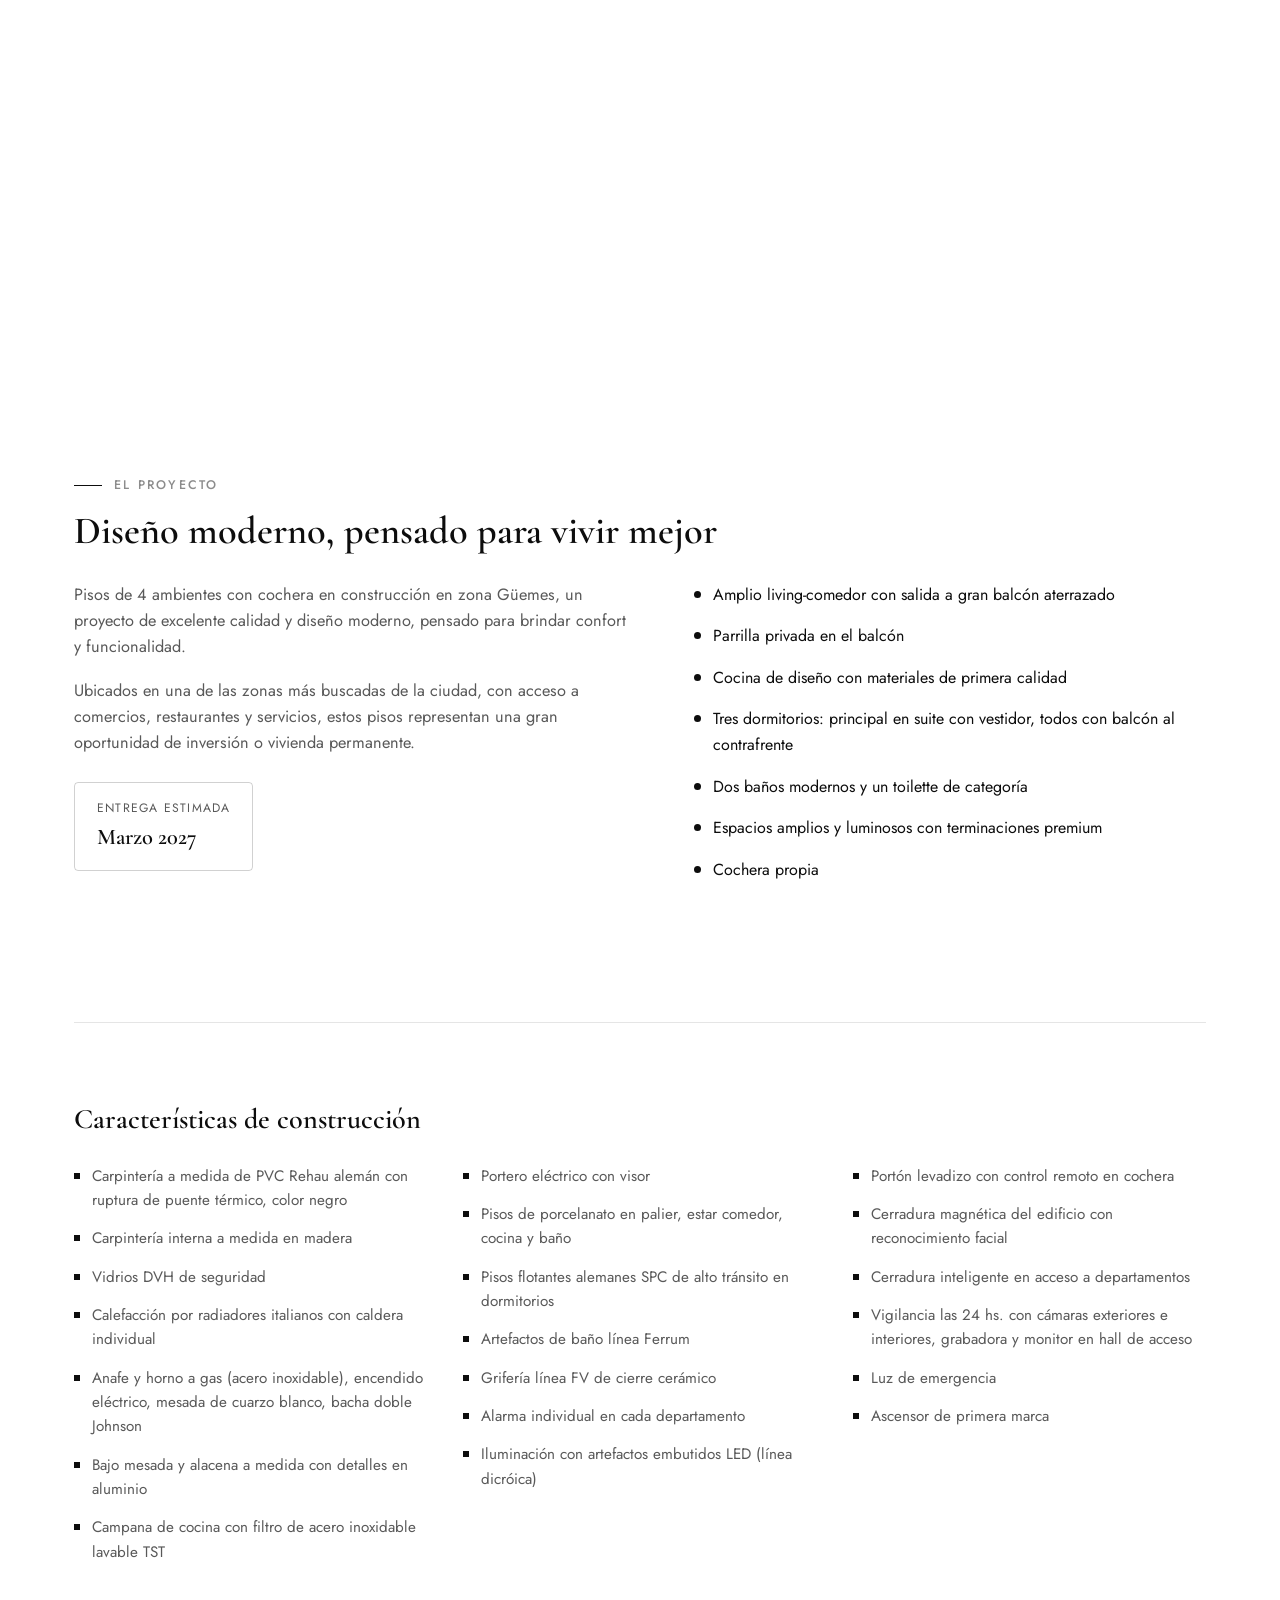
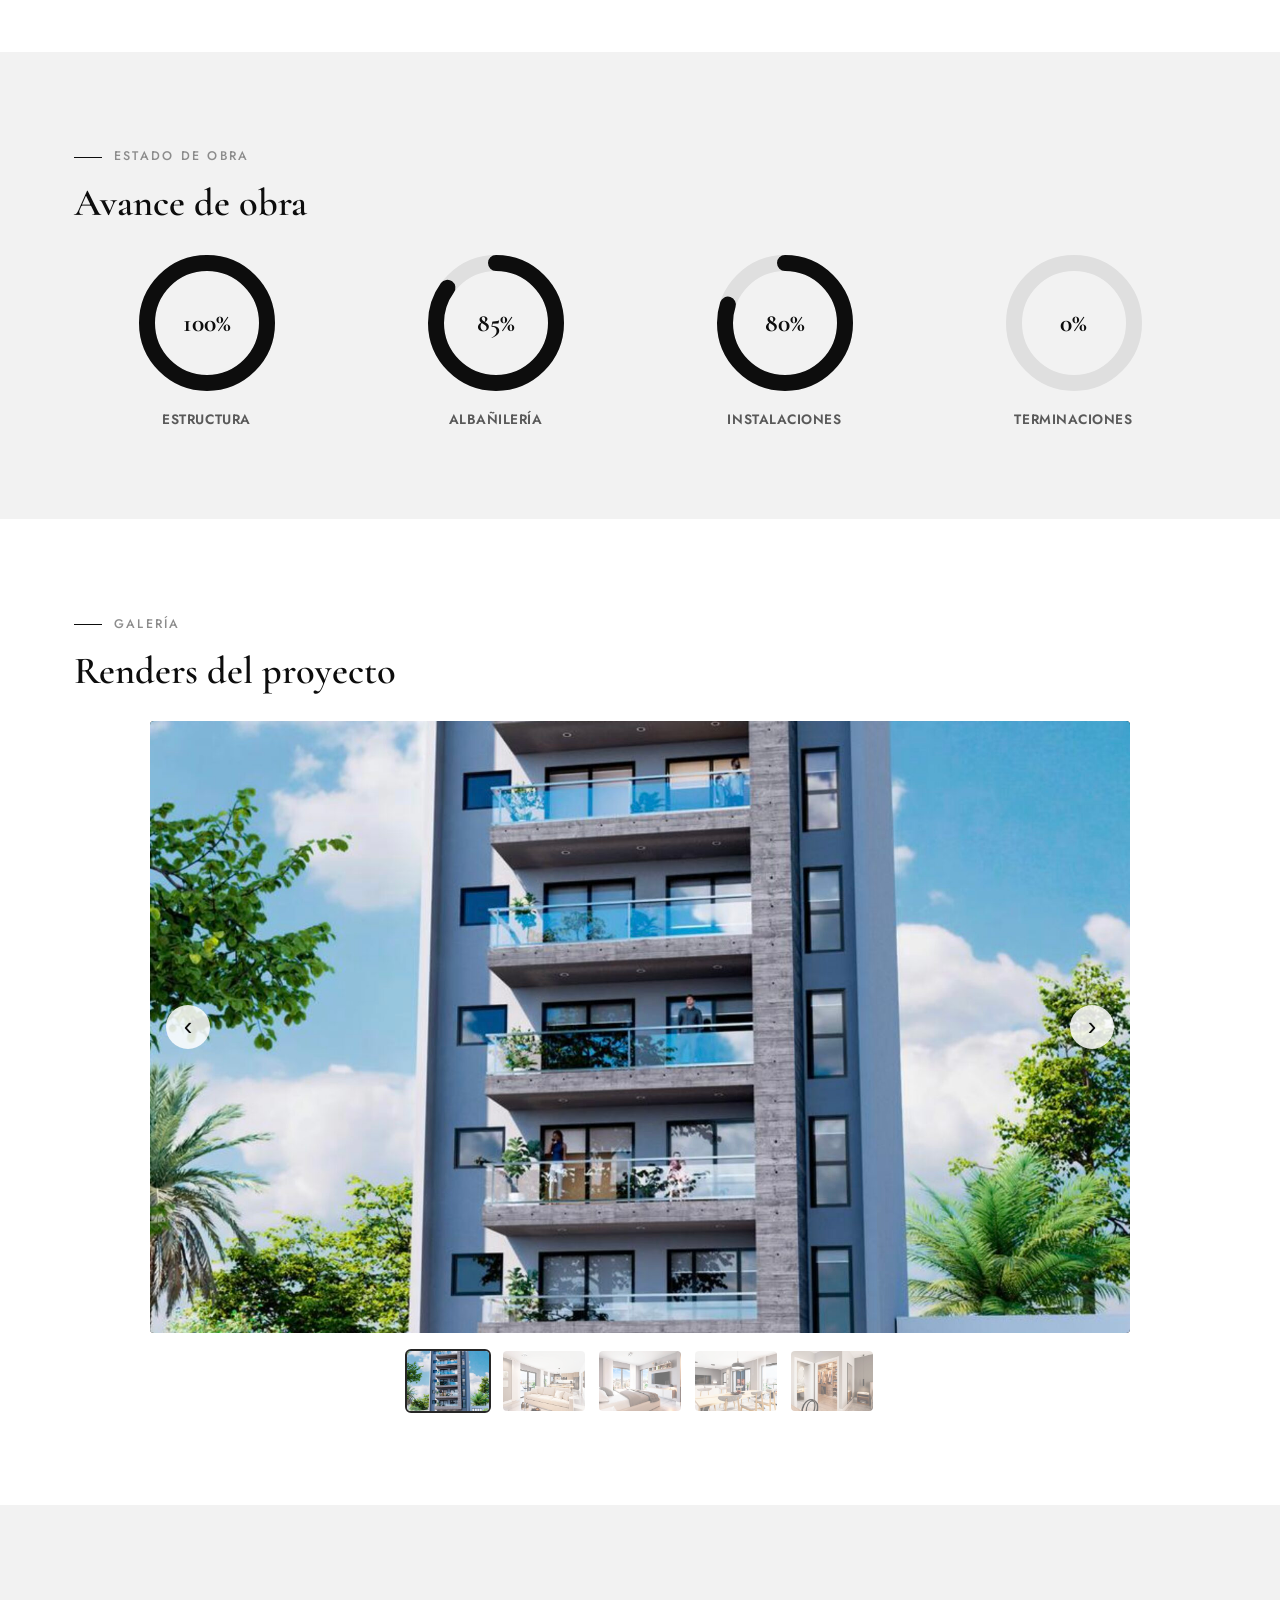
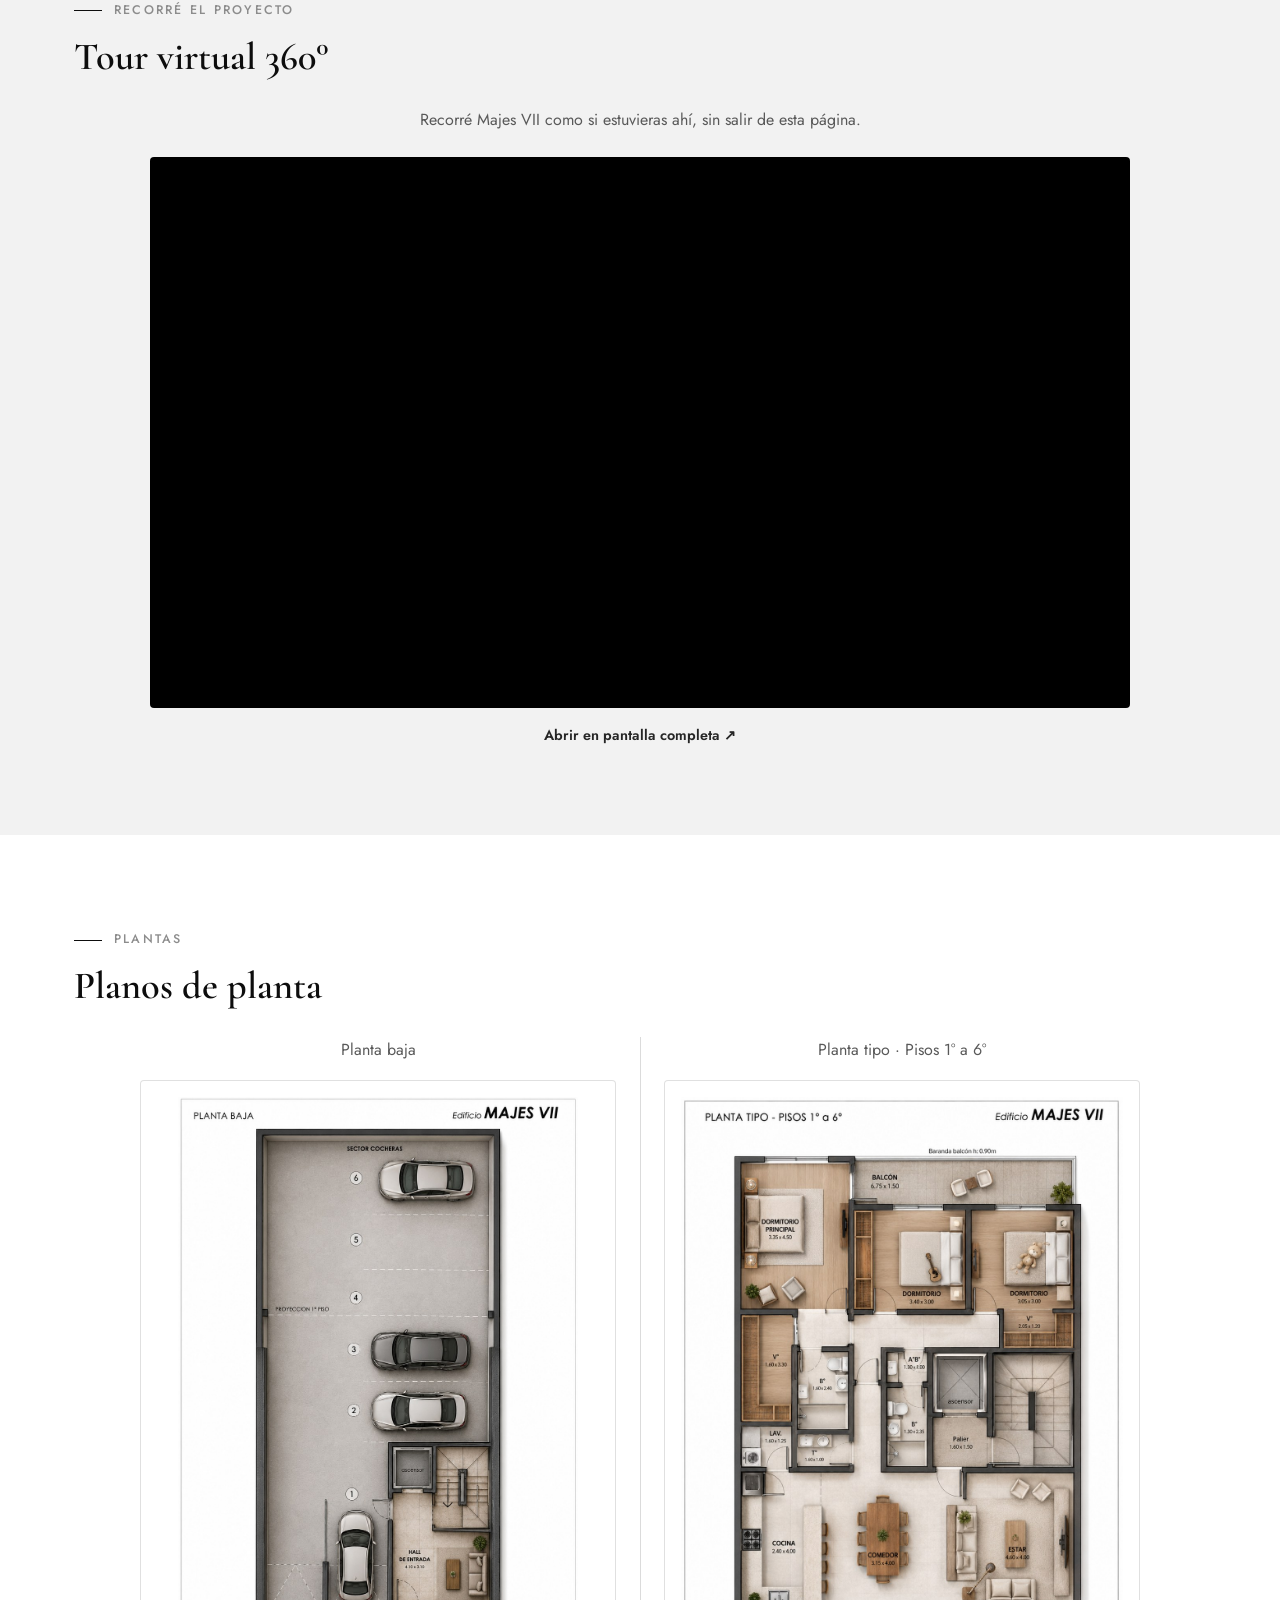
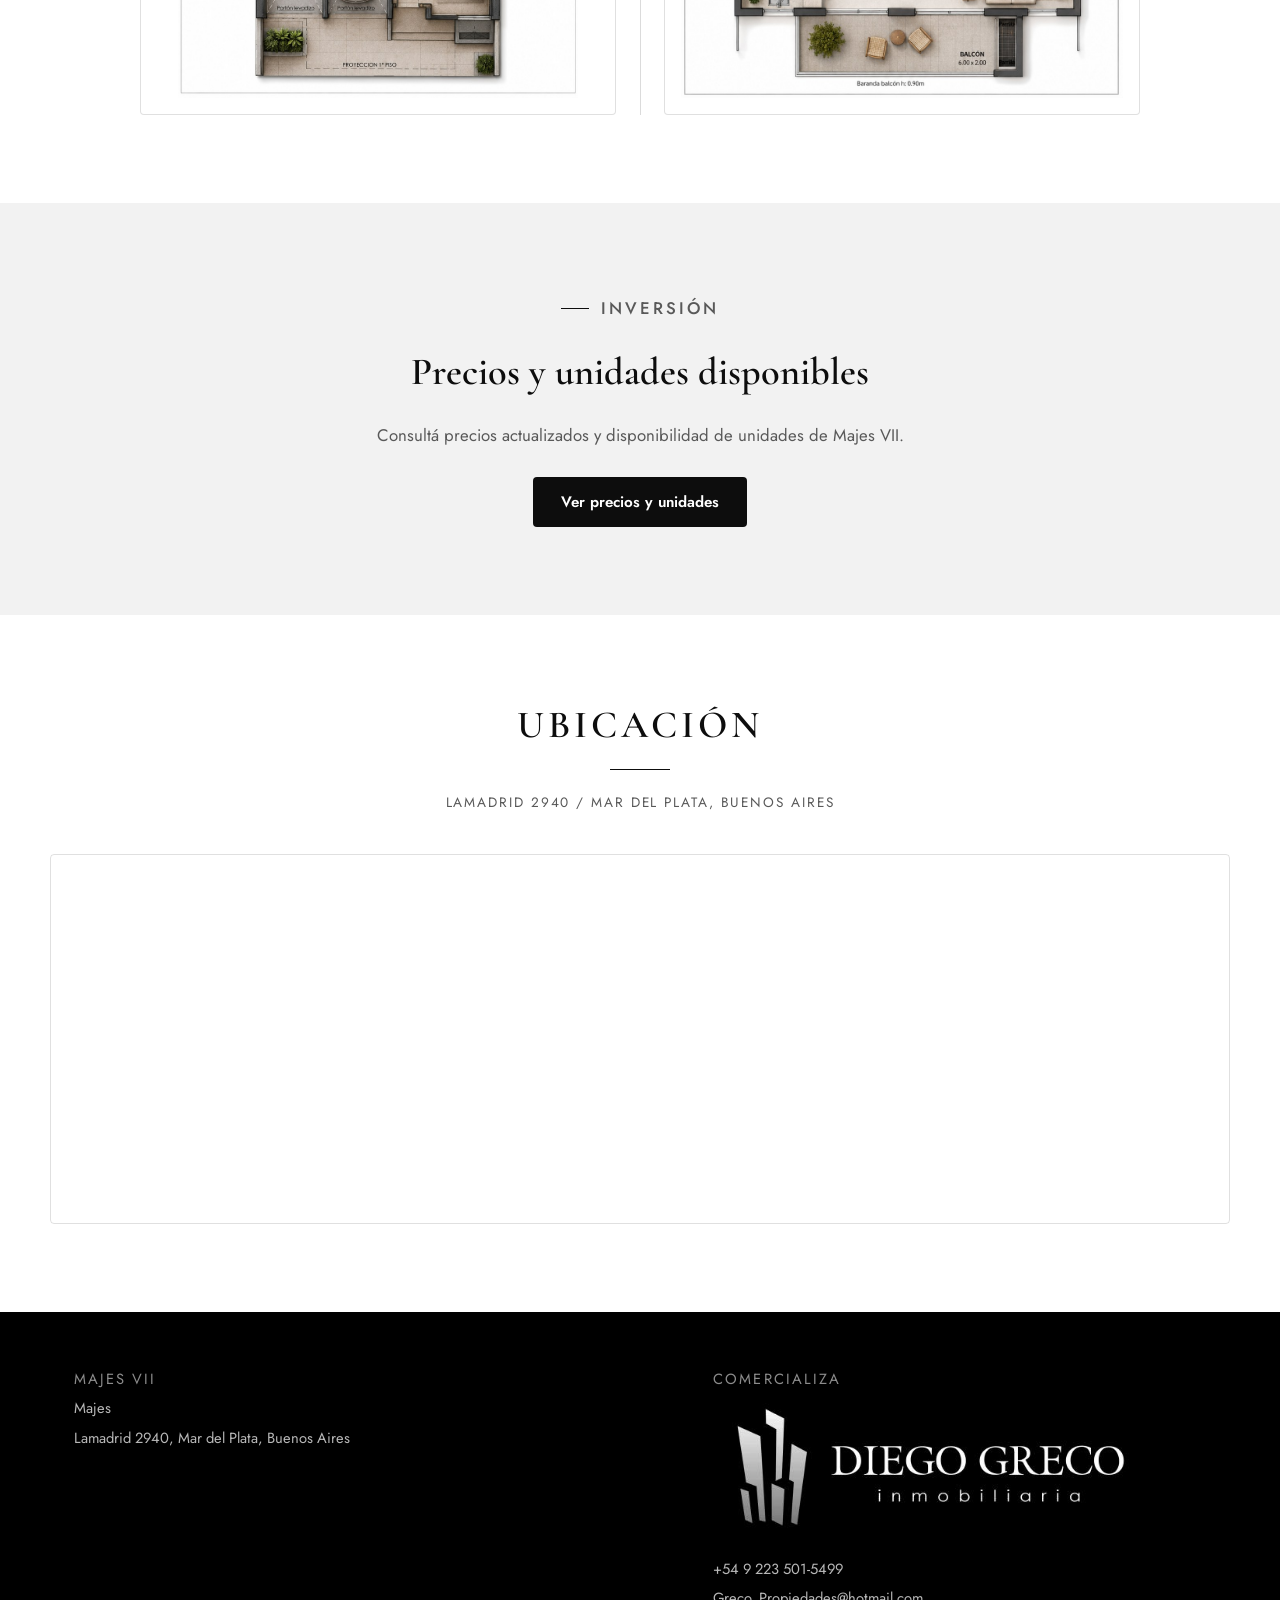
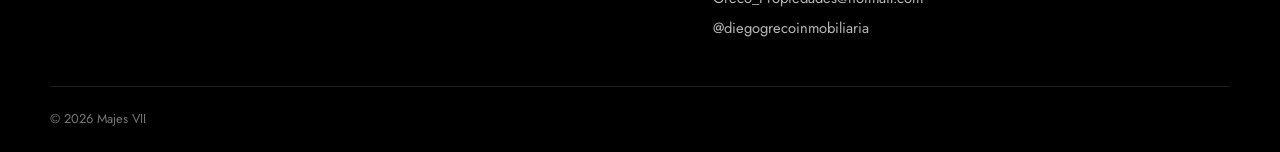
==== commit 6b9b48b7: "Add files via upload" ====
--- a/index.html
+++ b/index.html
@@ -34,21 +34,27 @@
 </header>
 
 <!-- HERO -->
-<section class="hero" id="inicio">
-  <div class="hero-media">
-    <img src="exterior.jpg" alt="Render exterior del edificio Majes VII">
-    <div class="hero-overlay"></div>
-  </div>
-  <div class="container hero-content hero-content-center">
-    <h1>MAJES VII</h1>
-    <p class="eyebrow">En construcción</p>
-    <p class="hero-address">Lamadrid 2940<br>Mar del Plata, Buenos Aires</p>
-    <div class="hero-cta">
-      <a href="#precios" class="btn btn-primary">Ver precios</a>
-      <a href="https://wa.me/5492235015499?text=Hola%2C%20quiero%20m%C3%A1s%20informaci%C3%B3n%20sobre%20Majes%20VII" target="_blank" rel="noopener" class="btn btn-whatsapp">Consultar por WhatsApp</a>
-    </div>
-  </div>
-</section>
+<div class="hero-scroll-wrap" id="heroScrollWrap">
+  <section class="hero" id="inicio">
+    <div class="hero-media-frame" id="heroMediaFrame">
+      <div class="hero-media">
+        <video autoplay muted loop playsinline poster="exterior.jpg" aria-label="Video del edificio Majes VII">
+          <source src="hero-exterior.mp4" type="video/mp4">
+        </video>
+        <div class="hero-overlay"></div>
+      </div>
+    </div>
+    <div class="container hero-content hero-content-center" id="heroContent">
+      <h1>MAJES VII</h1>
+      <p class="eyebrow">En construcción</p>
+      <p class="hero-address">Lamadrid 2940<br>Mar del Plata, Buenos Aires</p>
+      <div class="hero-cta">
+        <a href="#precios" class="btn btn-primary">Ver precios</a>
+        <a href="https://wa.me/5492235015499?text=Hola%2C%20quiero%20m%C3%A1s%20informaci%C3%B3n%20sobre%20Majes%20VII" target="_blank" rel="noopener" class="btn btn-whatsapp">Consultar por WhatsApp</a>
+      </div>
+    </div>
+  </section>
+</div>
 
 <!-- PROYECTO -->
 <section class="section" id="proyecto">
--- a/style.css
+++ b/style.css
@@ -148,13 +148,60 @@
 }
 
 /* Hero */
+.hero-scroll-wrap {
+  position: relative;
+  height: 220vh;
+}
 .hero {
-  position: relative;
-  min-height: 92vh;
-  display: flex;
-  align-items: center;
+  position: sticky;
+  top: 0;
+  height: 100vh;
+  min-height: 100vh;
+  display: flex;
+  align-items: center;
+  justify-content: center;
   color: #fff;
   overflow: hidden;
+  background: #0d0d0d;
+}
+.hero::before {
+  content: "";
+  position: absolute;
+  inset: -20px;
+  background: url("exterior.jpg") center / cover no-repeat;
+  filter: blur(28px) brightness(0.55);
+  transform: scale(1.05);
+  z-index: -1;
+}
+.hero-media-frame {
+  position: absolute;
+  top: 50%;
+  left: 50%;
+  transform: translate(-50%, -50%);
+  width: 74vw;
+  height: 58vh;
+  max-width: 1100px;
+  border-radius: 28px;
+  overflow: hidden;
+  box-shadow: 0 40px 90px rgba(0,0,0,0.5);
+  z-index: 0;
+  will-change: width, height, border-radius, box-shadow;
+}
+.hero-media-frame .hero-media { position: absolute; inset: 0; z-index: 0; }
+.hero-content { position: relative; z-index: 1; }
+@media (max-width: 700px) {
+  .hero-media-frame { width: 86vw; height: 42vh; border-radius: 20px; }
+}
+@media (prefers-reduced-motion: reduce) {
+  .hero-scroll-wrap { height: auto; }
+  .hero { position: relative; }
+  .hero-media-frame {
+    width: 100% !important;
+    height: 100% !important;
+    top: 0; left: 0; transform: none;
+    border-radius: 0 !important;
+    box-shadow: none !important;
+  }
 }
 .hero-content-center {
   text-align: center;
@@ -181,7 +228,8 @@
   inset: 0;
   z-index: -1;
 }
-.hero-media img {
+.hero-media img,
+.hero-media video {
   width: 100%;
   height: 100%;
   object-fit: cover;
